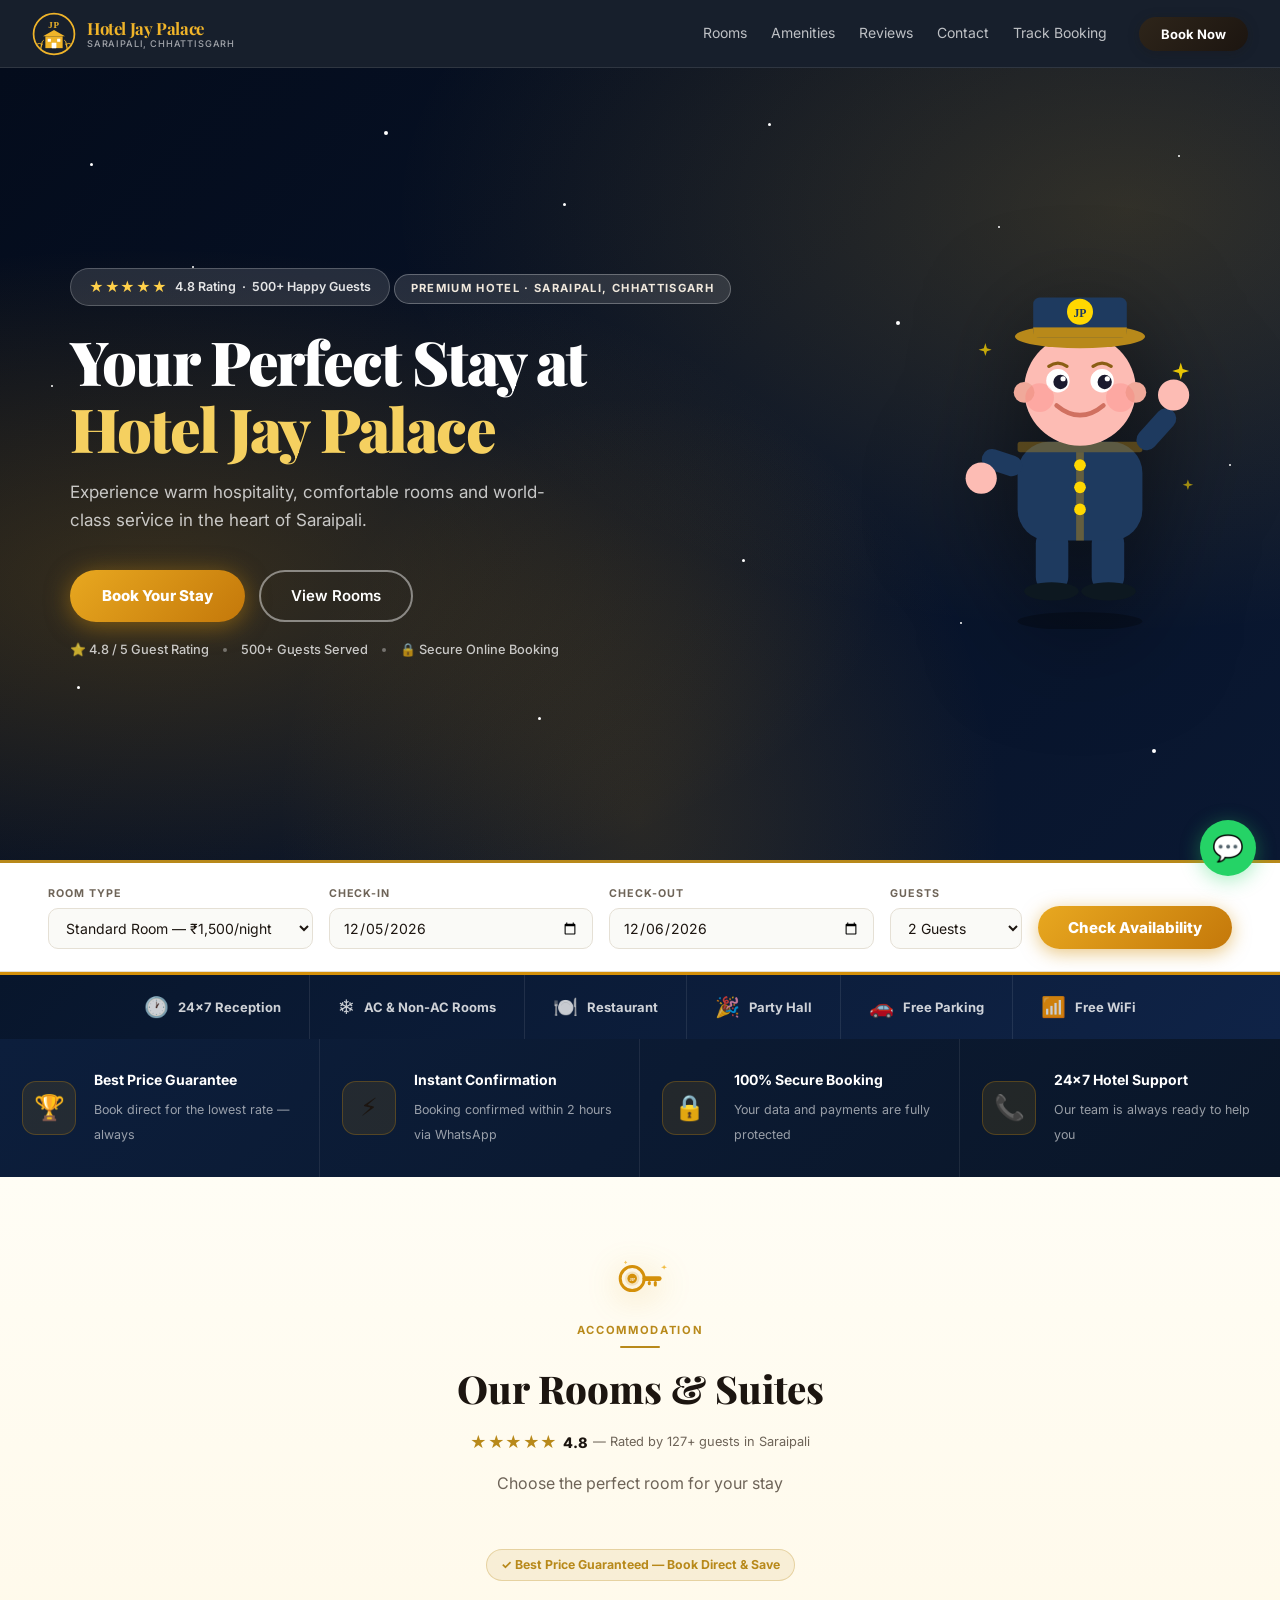
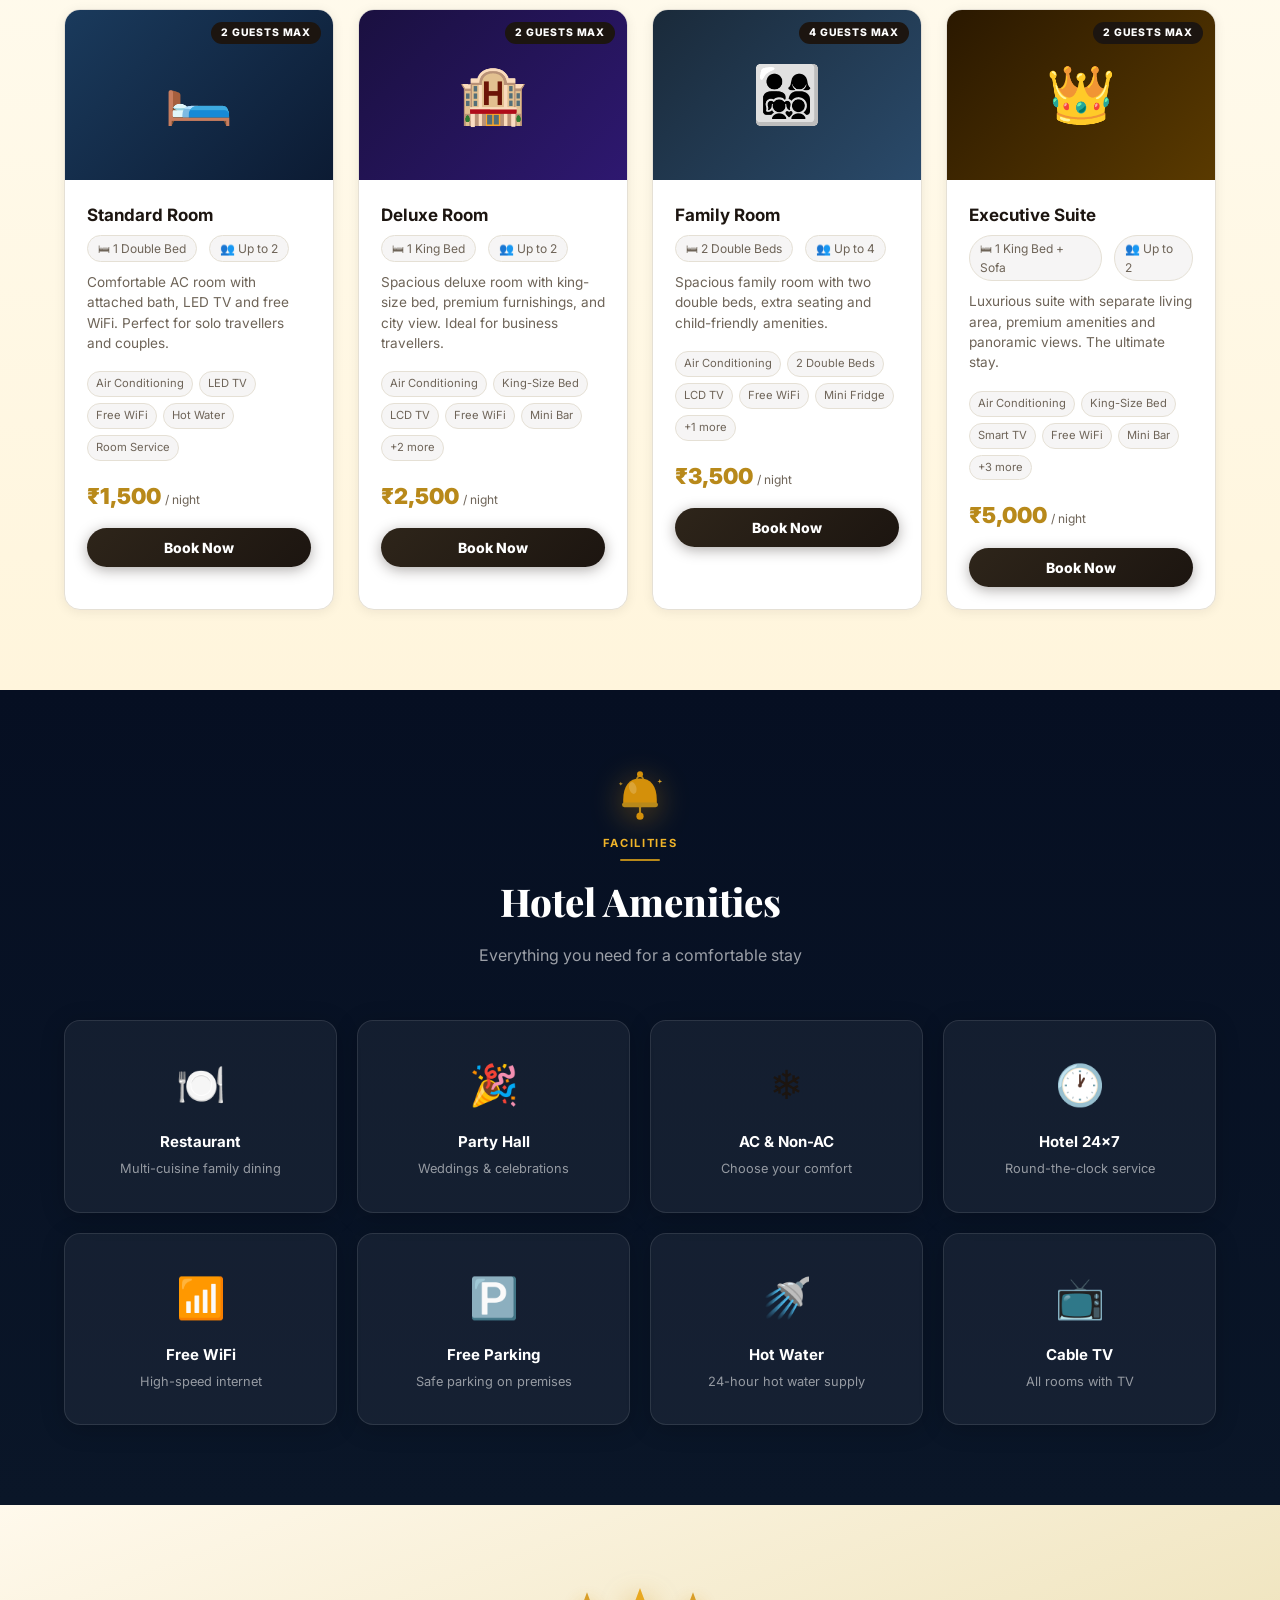
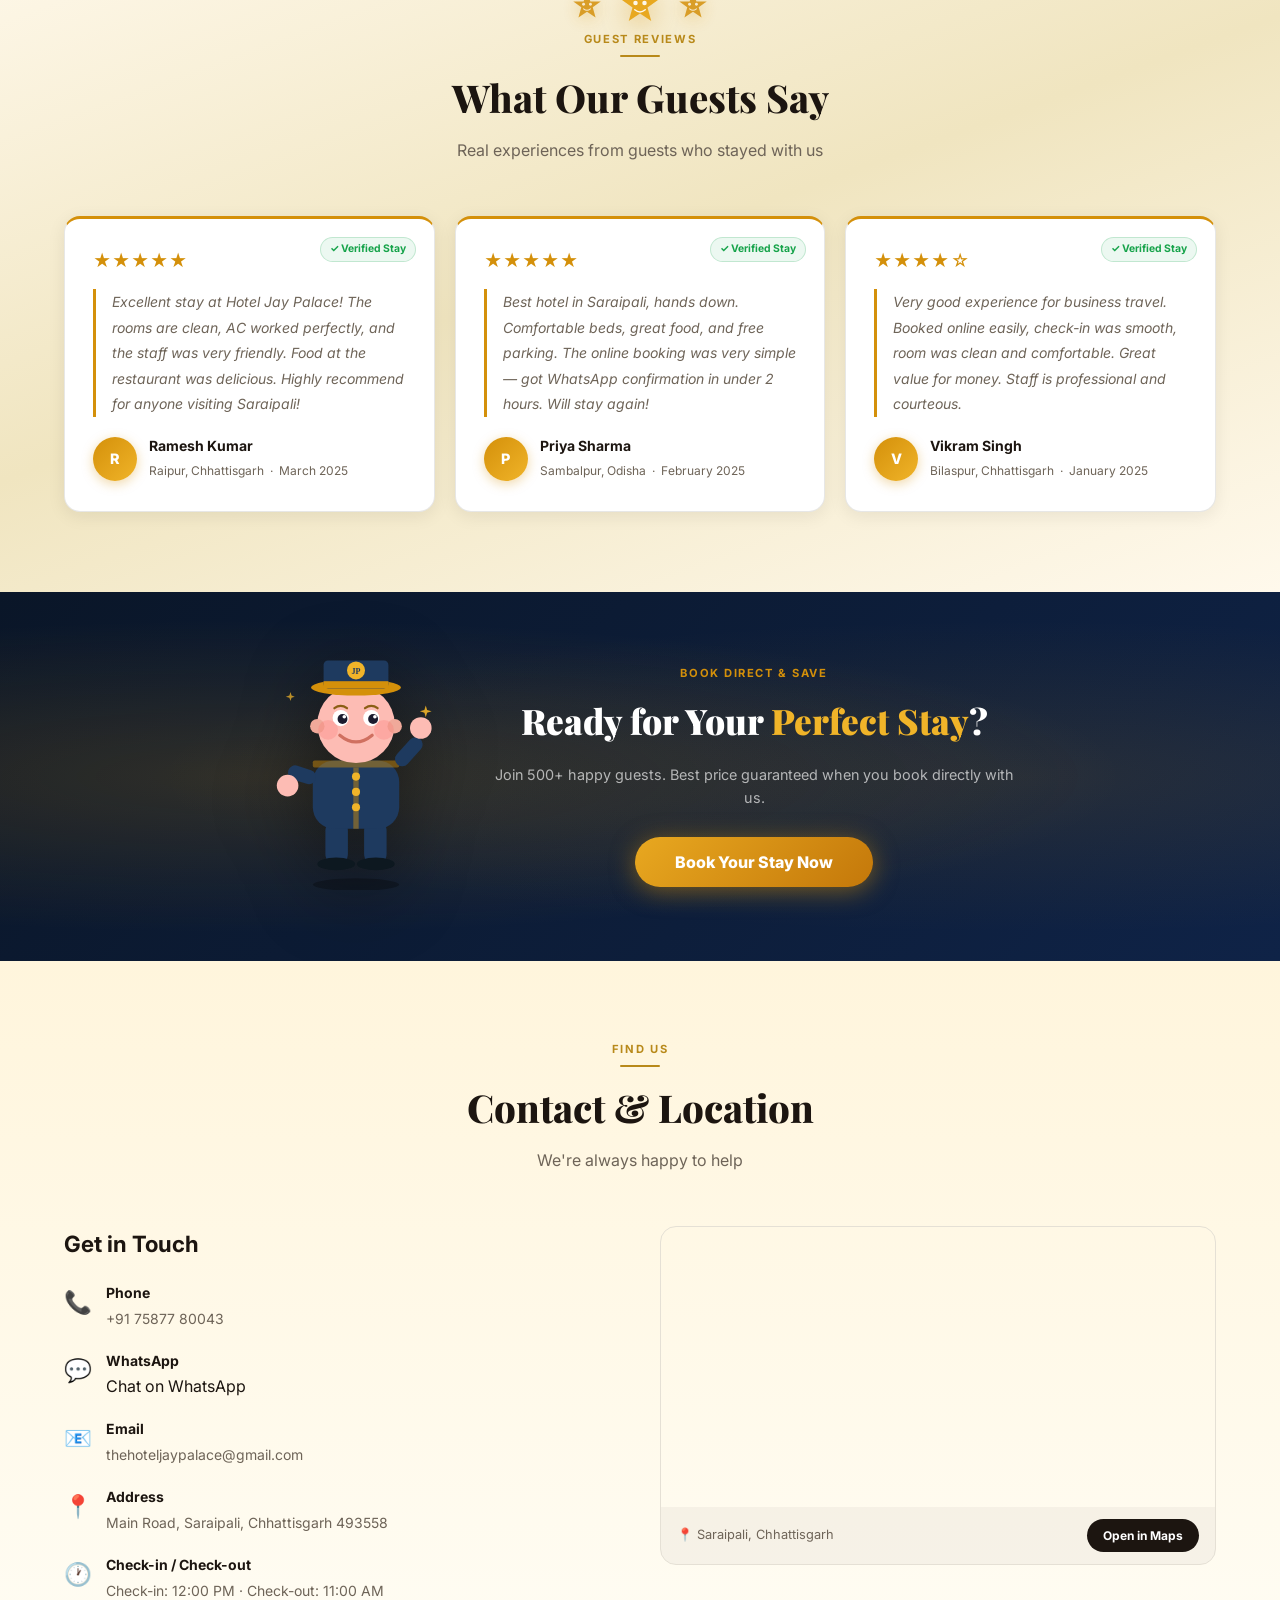
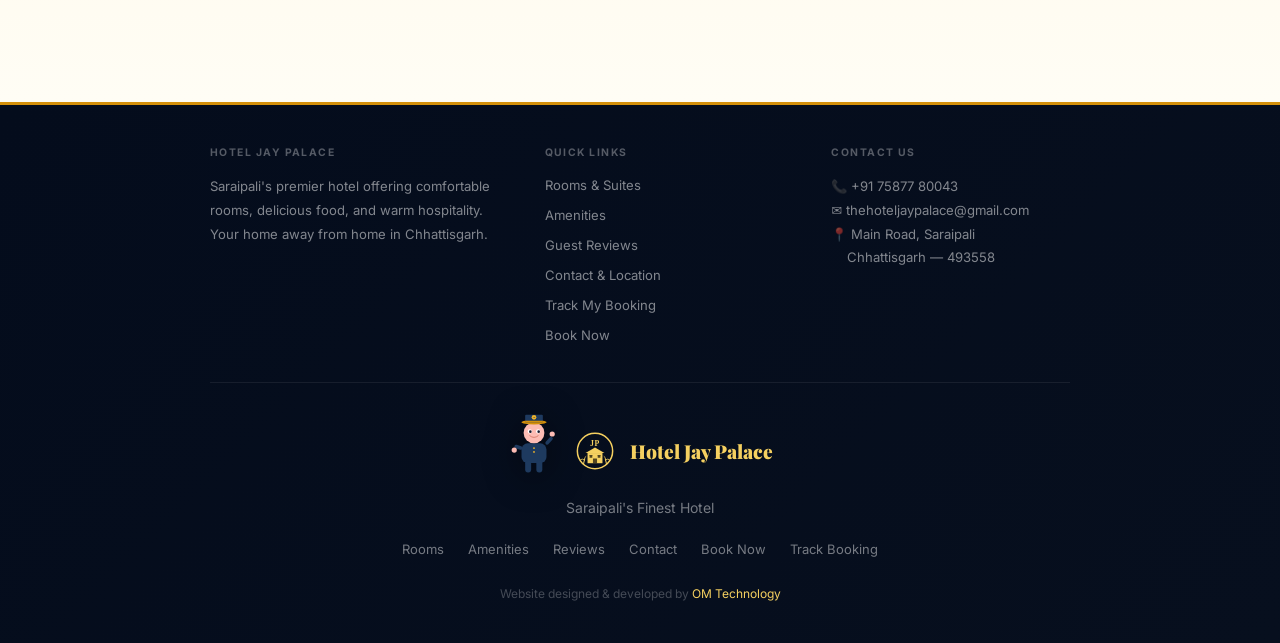
==== clients/jay-palace/index.html @ 5db0635f "Full site redesign: deep navy + warm gold theme, animated characters - Replace all white/beige/purpl" ====
<!DOCTYPE html>
<html lang="en">
<head>
  <meta charset="UTF-8">
  <meta name="viewport" content="width=device-width, initial-scale=1.0">
  <title>Hotel Jay Palace — Saraipali's Finest Hotel</title>
  <meta name="description" content="Experience comfort and hospitality at Hotel Jay Palace, Saraipali's premier hotel. Book your stay online.">
  <link rel="preconnect" href="https://fonts.googleapis.com">
  <link rel="preconnect" href="https://fonts.gstatic.com" crossorigin>
  <link href="https://fonts.googleapis.com/css2?family=Inter:wght@400;500;600;700;800;900&family=Playfair+Display:ital,wght@0,700;0,800;0,900;1,700&display=swap" rel="stylesheet">
  <link rel="stylesheet" href="css/style.css">
</head>
<body>

<!-- ── HEADER ─────────────────────────────────────────────── -->
<header class="header">
  <div class="header-logo">
    <svg class="logo-icon" viewBox="0 0 56 56" fill="none" xmlns="http://www.w3.org/2000/svg" aria-hidden="true">
      <circle cx="28" cy="28" r="26" stroke="currentColor" stroke-width="2.2"/>
      <text x="28" y="21" text-anchor="middle" font-family="serif" font-size="11.5" font-weight="900" fill="currentColor" letter-spacing="1">JP</text>
      <polygon points="28,23 14,31 42,31" fill="currentColor"/>
      <rect x="17" y="31" width="22" height="15" fill="currentColor"/>
      <rect x="20" y="34" width="4" height="4" fill="white" rx="0.3"/>
      <rect x="32" y="34" width="4" height="4" fill="white" rx="0.3"/>
      <rect x="25" y="39" width="6" height="7" fill="white" rx="0.5"/>
      <path d="M11,48 Q11.5,44 12.5,41" stroke="currentColor" stroke-width="1.5" fill="none" stroke-linecap="round"/>
      <path d="M12.5,41 Q9,39 7,40.5" stroke="currentColor" stroke-width="1.2" fill="none" stroke-linecap="round"/>
      <path d="M12.5,41 Q12,37 14.5,36" stroke="currentColor" stroke-width="1.2" fill="none" stroke-linecap="round"/>
      <path d="M45,48 Q44.5,44 43.5,41" stroke="currentColor" stroke-width="1.5" fill="none" stroke-linecap="round"/>
      <path d="M43.5,41 Q47,39 49,40.5" stroke="currentColor" stroke-width="1.2" fill="none" stroke-linecap="round"/>
      <path d="M43.5,41 Q44,37 41.5,36" stroke="currentColor" stroke-width="1.2" fill="none" stroke-linecap="round"/>
    </svg>
    <div class="header-logo-name">Hotel Jay Palace<small>Saraipali, Chhattisgarh</small></div>
  </div>
  <nav class="header-nav">
    <a href="#rooms">Rooms</a>
    <a href="#amenities">Amenities</a>
    <a href="#reviews">Reviews</a>
    <a href="#contact">Contact</a>
    <a href="track.html">Track Booking</a>
  </nav>
  <button class="btn-book-header" onclick="openBookingModal()">Book Now</button>
  <button class="header-hamburger" id="hamburgerBtn" aria-label="Open menu">
    <span></span><span></span><span></span>
  </button>
</header>

<!-- ── MOBILE NAV ──────────────────────────────────────────── -->
<nav class="mobile-nav" id="mobileNav">
  <a href="#rooms"     onclick="closeMobileNav()">Rooms &amp; Suites</a>
  <a href="#amenities" onclick="closeMobileNav()">Amenities</a>
  <a href="#reviews"   onclick="closeMobileNav()">Guest Reviews</a>
  <a href="#contact"   onclick="closeMobileNav()">Contact &amp; Location</a>
  <a href="track.html">Track My Booking</a>
  <button class="mn-book-btn" onclick="closeMobileNav(); openBookingModal()">Book Your Stay</button>
</nav>

<!-- ── HERO ───────────────────────────────────────────────── -->
<section class="hero">
  <!-- Twinkling star particles -->
  <div class="hero-star" style="width:3px;height:3px;top:12%;left:7%;animation-delay:0s"></div>
  <div class="hero-star" style="width:2px;height:2px;top:25%;left:15%;animation-delay:.55s"></div>
  <div class="hero-star" style="width:4px;height:4px;top:8%;left:30%;animation-delay:1.2s"></div>
  <div class="hero-star" style="width:2px;height:2px;top:40%;left:4%;animation-delay:.85s"></div>
  <div class="hero-star" style="width:3px;height:3px;top:17%;left:44%;animation-delay:.3s"></div>
  <div class="hero-star" style="width:2px;height:2px;top:56%;left:11%;animation-delay:1.55s"></div>
  <div class="hero-star" style="width:3px;height:3px;top:7%;left:60%;animation-delay:.7s"></div>
  <div class="hero-star" style="width:4px;height:4px;top:32%;left:70%;animation-delay:1.05s"></div>
  <div class="hero-star" style="width:2px;height:2px;top:20%;left:78%;animation-delay:.25s"></div>
  <div class="hero-star" style="width:3px;height:3px;top:46%;left:85%;animation-delay:1.4s"></div>
  <div class="hero-star" style="width:2px;height:2px;top:11%;left:92%;animation-delay:.9s"></div>
  <div class="hero-star" style="width:3px;height:3px;top:62%;left:58%;animation-delay:1.85s"></div>
  <div class="hero-star" style="width:2px;height:2px;top:74%;left:23%;animation-delay:.45s"></div>
  <div class="hero-star" style="width:3px;height:3px;top:82%;left:42%;animation-delay:2.1s"></div>
  <div class="hero-star" style="width:2px;height:2px;top:70%;left:75%;animation-delay:1.15s"></div>
  <div class="hero-star" style="width:4px;height:4px;top:86%;left:90%;animation-delay:.6s"></div>
  <div class="hero-star" style="width:2px;height:2px;top:50%;left:96%;animation-delay:1.75s"></div>
  <div class="hero-star" style="width:3px;height:3px;top:78%;left:6%;animation-delay:2.35s"></div>

  <div class="hero-inner">
    <!-- Left: text content -->
    <div class="hero-content">
      <div class="hero-rating">
        <span class="stars">★★★★★</span>
        <span>4.8 Rating &nbsp;·&nbsp; 500+ Happy Guests</span>
      </div>
      <div class="hero-badge">Premium Hotel · Saraipali, Chhattisgarh</div>
      <h1>Your Perfect Stay at<br><em>Hotel Jay Palace</em></h1>
      <p>Experience warm hospitality, comfortable rooms and world-class service in the heart of Saraipali.</p>
      <div class="hero-btns">
        <button class="btn-primary pulse" onclick="openBookingModal()">Book Your Stay</button>
        <a href="#rooms" class="btn-outline">View Rooms</a>
      </div>
      <div class="hero-trust">
        <span class="hero-trust-item">⭐ 4.8 / 5 Guest Rating</span>
        <span class="hero-trust-sep"></span>
        <span class="hero-trust-item">500+ Guests Served</span>
        <span class="hero-trust-sep"></span>
        <span class="hero-trust-item">🔒 Secure Online Booking</span>
      </div>
    </div>

    <!-- Right: animated mascot character -->
    <div class="hero-mascot-wrap" aria-hidden="true">
      <svg viewBox="0 0 200 260" fill="none" xmlns="http://www.w3.org/2000/svg">
        <!-- Shadow -->
        <ellipse cx="100" cy="254" rx="48" ry="7" fill="rgba(0,0,0,.28)"/>
        <!-- Legs -->
        <rect x="66" y="182" width="25" height="50" rx="12" fill="#1e3a5f"/>
        <rect x="109" y="182" width="25" height="50" rx="12" fill="#1e3a5f"/>
        <!-- Shoes -->
        <ellipse cx="78" cy="231" rx="21" ry="7" fill="#0d1820"/>
        <ellipse cx="122" cy="231" rx="21" ry="7" fill="#0d1820"/>
        <!-- Body uniform -->
        <rect x="52" y="116" width="96" height="76" rx="24" fill="#1e3a5f"/>
        <rect x="52" y="116" width="96" height="8" rx="2" fill="#B8891A" opacity=".4"/>
        <rect x="97" y="124" width="6" height="68" fill="#B8891A" opacity=".45"/>
        <!-- Buttons -->
        <circle cx="100" cy="134" r="4.5" fill="#FFD700"/>
        <circle cx="100" cy="151" r="4.5" fill="#FFD700"/>
        <circle cx="100" cy="168" r="4.5" fill="#FFD700"/>
        <!-- Left arm -->
        <rect x="24" y="124" width="32" height="16" rx="8" fill="#1e3a5f" transform="rotate(18, 40, 132)"/>
        <circle cx="24" cy="144" r="12" fill="#FDBCB4"/>
        <!-- Right arm (waving) — animated -->
        <g class="mascot-wave-arm">
          <rect x="144" y="108" width="38" height="16" rx="8" fill="#1e3a5f" transform="rotate(-48, 150, 116)"/>
          <circle cx="172" cy="80" r="12" fill="#FDBCB4"/>
        </g>
        <!-- Head -->
        <circle cx="100" cy="76" r="43" fill="#FDBCB4"/>
        <!-- Ears -->
        <circle cx="57" cy="78" r="8" fill="#F0A99A"/>
        <circle cx="143" cy="78" r="8" fill="#F0A99A"/>
        <!-- Left eye -->
        <circle cx="83" cy="69" r="9" fill="white"/>
        <circle cx="85" cy="70" r="5.5" fill="#1a1a2e"/>
        <circle cx="87" cy="67.5" r="2" fill="white"/>
        <!-- Right eye -->
        <circle cx="117" cy="69" r="9" fill="white"/>
        <circle cx="119" cy="70" r="5.5" fill="#1a1a2e"/>
        <circle cx="121" cy="67.5" r="2" fill="white"/>
        <!-- Eyebrows -->
        <path d="M76,58 Q83,53 90,58" stroke="#8B5E14" stroke-width="2.5" fill="none" stroke-linecap="round"/>
        <path d="M110,58 Q117,53 124,58" stroke="#8B5E14" stroke-width="2.5" fill="none" stroke-linecap="round"/>
        <!-- Smile -->
        <path d="M82,88 Q100,103 118,88" stroke="#D07060" stroke-width="3.5" fill="none" stroke-linecap="round"/>
        <!-- Rosy cheeks -->
        <circle cx="69" cy="82" r="11" fill="rgba(255,100,100,.22)"/>
        <circle cx="131" cy="82" r="11" fill="rgba(255,100,100,.22)"/>
        <!-- Bellhop hat brim -->
        <ellipse cx="100" cy="35" rx="50" ry="9" fill="#B8891A"/>
        <!-- Hat cylinder -->
        <rect x="64" y="5" width="72" height="31" rx="5" fill="#1e3a5f"/>
        <!-- Hat band -->
        <rect x="64" y="28" width="72" height="8" fill="#B8891A"/>
        <!-- Hat JP badge -->
        <circle cx="100" cy="16" r="10" fill="#FFD700"/>
        <text x="100" y="20" text-anchor="middle" font-family="Georgia,serif" font-size="9" font-weight="900" fill="#1e3a5f">JP</text>
        <!-- Sparkles -->
        <path d="M176,60 L177.5,55 L179,60 L184,61.5 L179,63 L177.5,68 L176,63 L171,61.5Z" fill="#FFD700" opacity=".9"/>
        <path d="M26,44 L27.2,40 L28.4,44 L32,45.2 L28.4,46.4 L27.2,50 L26,46.4 L22,45.2Z" fill="#FFD700" opacity=".75"/>
        <path d="M182,148 L183,145 L184,148 L187,149 L184,150 L183,153 L182,150 L179,149Z" fill="#FFD700" opacity=".6"/>
      </svg>
    </div>
  </div>
</section>

<!-- ── HERO BOOKING BAR ────────────────────────────────────── -->
<div class="hero-book-bar">
  <div class="hbb-field">
    <span class="hbb-label">Room Type</span>
    <select class="hbb-select" id="hbbRoom"></select>
  </div>
  <div class="hbb-field">
    <span class="hbb-label">Check-in</span>
    <input type="date" class="hbb-input" id="hbbCheckIn">
  </div>
  <div class="hbb-field">
    <span class="hbb-label">Check-out</span>
    <input type="date" class="hbb-input" id="hbbCheckOut">
  </div>
  <div class="hbb-field" style="flex:0.5;min-width:100px">
    <span class="hbb-label">Guests</span>
    <select class="hbb-select" id="hbbGuests">
      <option value="1">1 Guest</option>
      <option value="2" selected>2 Guests</option>
      <option value="3">3 Guests</option>
      <option value="4">4 Guests</option>
    </select>
  </div>
  <button class="hbb-submit" onclick="bookFromBar()">Check Availability</button>
</div>

<!-- ── FEATURES STRIP ─────────────────────────────────────── -->
<div class="features-strip">
  <span class="feature-item"><span class="fi">🕐</span> 24×7 Reception</span>
  <span class="feature-item"><span class="fi">❄️</span> AC &amp; Non-AC Rooms</span>
  <span class="feature-item"><span class="fi">🍽️</span> Restaurant</span>
  <span class="feature-item"><span class="fi">🎉</span> Party Hall</span>
  <span class="feature-item"><span class="fi">🚗</span> Free Parking</span>
  <span class="feature-item"><span class="fi">📶</span> Free WiFi</span>
</div>

<!-- ── WHY CHOOSE US ───────────────────────────────────────── -->
<div class="why-strip">
  <div class="why-item reveal">
    <div class="why-icon">🏆</div>
    <div class="why-text">
      <strong>Best Price Guarantee</strong>
      <span>Book direct for the lowest rate — always</span>
    </div>
  </div>
  <div class="why-item reveal d1">
    <div class="why-icon">⚡</div>
    <div class="why-text">
      <strong>Instant Confirmation</strong>
      <span>Booking confirmed within 2 hours via WhatsApp</span>
    </div>
  </div>
  <div class="why-item reveal d2">
    <div class="why-icon">🔒</div>
    <div class="why-text">
      <strong>100% Secure Booking</strong>
      <span>Your data and payments are fully protected</span>
    </div>
  </div>
  <div class="why-item reveal d3">
    <div class="why-icon">📞</div>
    <div class="why-text">
      <strong>24×7 Hotel Support</strong>
      <span>Our team is always ready to help you</span>
    </div>
  </div>
</div>

<!-- ── ROOMS ──────────────────────────────────────────────── -->
<section class="section" id="rooms">
  <!-- Animated floating key character -->
  <div style="text-align:center;margin-bottom:4px" aria-hidden="true">
    <svg viewBox="0 0 90 90" width="54" height="54" fill="none" xmlns="http://www.w3.org/2000/svg"
         style="animation: keyFloat 3s ease-in-out infinite; filter: drop-shadow(0 6px 16px rgba(212,144,10,.4)); display:inline-block;">
      <!-- Key ring -->
      <circle cx="32" cy="36" r="20" stroke="#D4900A" stroke-width="5" fill="none"/>
      <circle cx="32" cy="36" r="12" fill="rgba(212,144,10,.18)"/>
      <!-- JP badge in key ring -->
      <circle cx="32" cy="36" r="8" fill="#D4900A"/>
      <text x="32" y="40" text-anchor="middle" font-family="Georgia,serif" font-size="8" font-weight="900" fill="#fff">JP</text>
      <!-- Key shaft -->
      <rect x="49" y="32" width="32" height="8" rx="4" fill="#D4900A"/>
      <!-- Key teeth -->
      <rect x="68" y="40" width="5" height="9" rx="2.5" fill="#D4900A"/>
      <rect x="58" y="40" width="5" height="7" rx="2.5" fill="#D4900A"/>
      <!-- Sparkle -->
      <path d="M84,16 L85.2,13 L86.4,16 L90,17.2 L86.4,18.4 L85.2,21 L84,18.4 L80,17.2Z" fill="#F0B429" opacity=".9"/>
      <path d="M20,8 L21,6 L22,8 L24,9 L22,10 L21,12 L20,10 L18,9Z" fill="#F0B429" opacity=".75"/>
    </svg>
  </div>
  <div class="section-label reveal">Accommodation</div>
  <h2 class="section-title reveal d1">Our Rooms &amp; Suites</h2>
  <div class="star-rating reveal d2" style="margin-bottom:16px">
    <span class="stars">★★★★★</span>
    <span class="star-val">4.8</span>
    <span class="star-count">— Rated by 127+ guests in Saraipali</span>
  </div>
  <p class="section-sub reveal d2">Choose the perfect room for your stay</p>
  <div style="text-align:center" class="reveal d3">
    <span class="direct-booking-badge">✓ Best Price Guaranteed — Book Direct &amp; Save</span>
  </div>
  <div class="rooms-grid" id="roomsGrid">
    <!-- Rooms rendered by JS from config.js -->
  </div>
</section>

<!-- ── AMENITIES ──────────────────────────────────────────── -->
<div class="section-alt" id="amenities">
  <div class="section-inner">
    <!-- Animated concierge bell -->
    <div style="text-align:center;margin-bottom:4px" aria-hidden="true">
      <svg viewBox="0 0 80 90" width="48" height="54" fill="none" xmlns="http://www.w3.org/2000/svg"
           style="animation: bellSway 1.8s ease-in-out infinite; transform-origin: top center; filter: drop-shadow(0 6px 16px rgba(212,144,10,.45)); display:inline-block;">
        <!-- Bell body -->
        <path d="M40,14 C58,14 68,26 68,50 L68,58 L12,58 L12,50 C12,26 22,14 40,14 Z" fill="#D4900A"/>
        <!-- Bell rim -->
        <rect x="10" y="54" width="60" height="8" rx="4" fill="#B8891A"/>
        <!-- Bell top handle -->
        <path d="M35,14 Q40,5 45,14" stroke="#B8891A" stroke-width="3" fill="none" stroke-linecap="round"/>
        <circle cx="40" cy="7" r="5" fill="#D4900A"/>
        <!-- Clapper -->
        <line x1="40" y1="62" x2="40" y2="74" stroke="#B8891A" stroke-width="3.5" stroke-linecap="round"/>
        <circle cx="40" cy="77" r="6" fill="#D4900A"/>
        <!-- Shine on bell -->
        <ellipse cx="28" cy="30" rx="6" ry="10" fill="rgba(255,255,255,.18)" transform="rotate(-15,28,30)"/>
        <!-- Sparkles -->
        <path d="M72,18 L73,15 L74,18 L77,19 L74,20 L73,23 L72,20 L69,19Z" fill="#F0B429" opacity=".9"/>
        <path d="M7,22 L8,19.5 L9,22 L11.5,23 L9,24 L8,26 L7,24 L4.5,23Z" fill="#F0B429" opacity=".75"/>
      </svg>
    </div>
    <div class="section-label reveal">Facilities</div>
    <h2 class="section-title reveal d1">Hotel Amenities</h2>
    <p class="section-sub reveal d2">Everything you need for a comfortable stay</p>
    <div class="amenities-grid" id="amenitiesGrid">
      <!-- Amenities rendered by JS -->
    </div>
  </div>
</div>

<!-- ── REVIEWS ─────────────────────────────────────────────── -->
<div class="reviews-bg" id="reviews">
  <div class="section">
    <!-- Animated star characters -->
    <div style="text-align:center;margin-bottom:4px;display:flex;justify-content:center;gap:16px;align-items:center" aria-hidden="true">
      <svg viewBox="0 0 56 56" width="32" height="32" fill="none" xmlns="http://www.w3.org/2000/svg"
           style="animation: starSpin 5s linear infinite; filter: drop-shadow(0 3px 8px rgba(212,144,10,.4)); opacity:.85">
        <polygon points="28,4 34,20 52,20 38,30 43,48 28,38 13,48 18,30 4,20 22,20" fill="#D4900A"/>
        <circle cx="22" cy="25" r="2.5" fill="rgba(255,255,255,.8)"/>
        <circle cx="34" cy="25" r="2.5" fill="rgba(255,255,255,.8)"/>
        <path d="M22,33 Q28,38 34,33" stroke="rgba(255,255,255,.8)" stroke-width="1.8" fill="none" stroke-linecap="round"/>
      </svg>
      <svg viewBox="0 0 56 56" width="42" height="42" fill="none" xmlns="http://www.w3.org/2000/svg"
           style="animation: starSpin 4s linear infinite reverse; filter: drop-shadow(0 4px 12px rgba(212,144,10,.5))">
        <polygon points="28,4 34,20 52,20 38,30 43,48 28,38 13,48 18,30 4,20 22,20" fill="#E8A820"/>
        <circle cx="22" cy="24" r="3" fill="rgba(255,255,255,.9)"/>
        <circle cx="34" cy="24" r="3" fill="rgba(255,255,255,.9)"/>
        <path d="M21,33 Q28,39 35,33" stroke="rgba(255,255,255,.9)" stroke-width="2" fill="none" stroke-linecap="round"/>
      </svg>
      <svg viewBox="0 0 56 56" width="32" height="32" fill="none" xmlns="http://www.w3.org/2000/svg"
           style="animation: starSpin 6s linear infinite; filter: drop-shadow(0 3px 8px rgba(212,144,10,.4)); opacity:.85">
        <polygon points="28,4 34,20 52,20 38,30 43,48 28,38 13,48 18,30 4,20 22,20" fill="#D4900A"/>
        <circle cx="22" cy="25" r="2.5" fill="rgba(255,255,255,.8)"/>
        <circle cx="34" cy="25" r="2.5" fill="rgba(255,255,255,.8)"/>
        <path d="M22,33 Q28,38 34,33" stroke="rgba(255,255,255,.8)" stroke-width="1.8" fill="none" stroke-linecap="round"/>
      </svg>
    </div>
    <div class="section-label reveal">Guest Reviews</div>
    <h2 class="section-title reveal d1">What Our Guests Say</h2>
    <p class="section-sub reveal d2">Real experiences from guests who stayed with us</p>
    <div class="reviews-grid">

      <div class="review-card reveal d1">
        <span class="review-verified">✓ Verified Stay</span>
        <div class="review-stars">★★★★★</div>
        <p class="review-text">Excellent stay at Hotel Jay Palace! The rooms are clean, AC worked perfectly, and the staff was very friendly. Food at the restaurant was delicious. Highly recommend for anyone visiting Saraipali!</p>
        <div class="review-author">
          <div class="review-avatar">R</div>
          <div class="review-name">
            <strong>Ramesh Kumar</strong>
            <span>Raipur, Chhattisgarh &nbsp;·&nbsp; March 2025</span>
          </div>
        </div>
      </div>

      <div class="review-card reveal d2">
        <span class="review-verified">✓ Verified Stay</span>
        <div class="review-stars">★★★★★</div>
        <p class="review-text">Best hotel in Saraipali, hands down. Comfortable beds, great food, and free parking. The online booking was very simple — got WhatsApp confirmation in under 2 hours. Will stay again!</p>
        <div class="review-author">
          <div class="review-avatar">P</div>
          <div class="review-name">
            <strong>Priya Sharma</strong>
            <span>Sambalpur, Odisha &nbsp;·&nbsp; February 2025</span>
          </div>
        </div>
      </div>

      <div class="review-card reveal d3">
        <span class="review-verified">✓ Verified Stay</span>
        <div class="review-stars">★★★★☆</div>
        <p class="review-text">Very good experience for business travel. Booked online easily, check-in was smooth, room was clean and comfortable. Great value for money. Staff is professional and courteous.</p>
        <div class="review-author">
          <div class="review-avatar">V</div>
          <div class="review-name">
            <strong>Vikram Singh</strong>
            <span>Bilaspur, Chhattisgarh &nbsp;·&nbsp; January 2025</span>
          </div>
        </div>
      </div>

    </div>
  </div>
</div>

<!-- ── CTA STRIP ─────────────────────────────────────────── -->
<div class="cta-strip">
  <!-- Mascot character -->
  <div class="cta-mascot-wrap" aria-hidden="true">
    <svg viewBox="0 0 200 260" fill="none" xmlns="http://www.w3.org/2000/svg">
      <ellipse cx="100" cy="254" rx="48" ry="7" fill="rgba(0,0,0,.28)"/>
      <rect x="66" y="182" width="25" height="50" rx="12" fill="#1e3a5f"/>
      <rect x="109" y="182" width="25" height="50" rx="12" fill="#1e3a5f"/>
      <ellipse cx="78" cy="231" rx="21" ry="7" fill="#0d1820"/>
      <ellipse cx="122" cy="231" rx="21" ry="7" fill="#0d1820"/>
      <rect x="52" y="116" width="96" height="76" rx="24" fill="#1e3a5f"/>
      <rect x="52" y="116" width="96" height="8" rx="2" fill="#D4900A" opacity=".45"/>
      <rect x="97" y="124" width="6" height="68" fill="#D4900A" opacity=".45"/>
      <circle cx="100" cy="134" r="4.5" fill="#F0B429"/>
      <circle cx="100" cy="151" r="4.5" fill="#F0B429"/>
      <circle cx="100" cy="168" r="4.5" fill="#F0B429"/>
      <rect x="24" y="124" width="32" height="16" rx="8" fill="#1e3a5f" transform="rotate(18, 40, 132)"/>
      <circle cx="24" cy="144" r="12" fill="#FDBCB4"/>
      <rect x="144" y="108" width="38" height="16" rx="8" fill="#1e3a5f" transform="rotate(-48, 150, 116)"/>
      <circle cx="172" cy="80" r="12" fill="#FDBCB4"/>
      <circle cx="100" cy="76" r="43" fill="#FDBCB4"/>
      <circle cx="57" cy="78" r="8" fill="#F0A99A"/>
      <circle cx="143" cy="78" r="8" fill="#F0A99A"/>
      <circle cx="83" cy="69" r="9" fill="white"/>
      <circle cx="85" cy="70" r="5.5" fill="#1a1a2e"/>
      <circle cx="87" cy="67.5" r="2" fill="white"/>
      <circle cx="117" cy="69" r="9" fill="white"/>
      <circle cx="119" cy="70" r="5.5" fill="#1a1a2e"/>
      <circle cx="121" cy="67.5" r="2" fill="white"/>
      <path d="M76,58 Q83,53 90,58" stroke="#8B5E14" stroke-width="2.5" fill="none" stroke-linecap="round"/>
      <path d="M110,58 Q117,53 124,58" stroke="#8B5E14" stroke-width="2.5" fill="none" stroke-linecap="round"/>
      <path d="M82,88 Q100,103 118,88" stroke="#D07060" stroke-width="3.5" fill="none" stroke-linecap="round"/>
      <circle cx="69" cy="82" r="11" fill="rgba(255,100,100,.22)"/>
      <circle cx="131" cy="82" r="11" fill="rgba(255,100,100,.22)"/>
      <ellipse cx="100" cy="35" rx="50" ry="9" fill="#D4900A"/>
      <rect x="64" y="5" width="72" height="31" rx="5" fill="#1e3a5f"/>
      <rect x="64" y="28" width="72" height="8" fill="#D4900A"/>
      <circle cx="100" cy="16" r="10" fill="#F0B429"/>
      <text x="100" y="20" text-anchor="middle" font-family="Georgia,serif" font-size="9" font-weight="900" fill="#1e3a5f">JP</text>
      <path d="M176,60 L177.5,55 L179,60 L184,61.5 L179,63 L177.5,68 L176,63 L171,61.5Z" fill="#F0B429" opacity=".9"/>
      <path d="M26,44 L27.2,40 L28.4,44 L32,45.2 L28.4,46.4 L27.2,50 L26,46.4 L22,45.2Z" fill="#F0B429" opacity=".75"/>
    </svg>
  </div>
  <div class="cta-content">
    <div class="cta-label">Book Direct &amp; Save</div>
    <h2 class="cta-title">Ready for Your <em>Perfect Stay</em>?</h2>
    <p class="cta-sub">Join 500+ happy guests. Best price guaranteed when you book directly with us.</p>
    <button class="btn-primary pulse" onclick="openBookingModal()" style="font-size:1rem;padding:15px 40px;">Book Your Stay Now</button>
  </div>
</div>

<!-- ── CONTACT ────────────────────────────────────────────── -->
<section class="section" id="contact">
  <div class="section-label reveal">Find Us</div>
  <h2 class="section-title reveal d1">Contact &amp; Location</h2>
  <p class="section-sub reveal d2">We're always happy to help</p>
  <div class="contact-grid">
    <div class="contact-info">
      <h3>Get in Touch</h3>
      <div class="contact-row">
        <span class="contact-icon">📞</span>
        <div class="contact-detail">
          <strong>Phone</strong>
          <span id="contactPhone">+91 75877 80043</span>
        </div>
      </div>
      <div class="contact-row">
        <span class="contact-icon">💬</span>
        <div class="contact-detail">
          <strong>WhatsApp</strong>
          <a href="#" id="contactWA">Chat with us</a>
        </div>
      </div>
      <div class="contact-row">
        <span class="contact-icon">📧</span>
        <div class="contact-detail">
          <strong>Email</strong>
          <span id="contactEmail">thehoteljaypalace@gmail.com</span>
        </div>
      </div>
      <div class="contact-row">
        <span class="contact-icon">📍</span>
        <div class="contact-detail">
          <strong>Address</strong>
          <span id="contactAddress">Main Road, Saraipali, Chhattisgarh 493558</span>
        </div>
      </div>
      <div class="contact-row">
        <span class="contact-icon">🕐</span>
        <div class="contact-detail">
          <strong>Check-in / Check-out</strong>
          <span id="contactTimes">Check-in: 12:00 PM · Check-out: 11:00 AM</span>
        </div>
      </div>
    </div>
    <div>
      <div style="border-radius:16px;overflow:hidden;border:1px solid var(--border);">
        <iframe
          src="https://maps.google.com/maps?q=Hotel+Jay+Palace+Saraipali&output=embed"
          width="100%" height="280" style="border:0;display:block;"
          allowfullscreen loading="lazy" referrerpolicy="no-referrer-when-downgrade">
        </iframe>
        <div style="padding:12px 16px;background:var(--surface);display:flex;align-items:center;justify-content:space-between;">
          <span style="font-size:.8rem;color:var(--muted);">📍 Saraipali, Chhattisgarh</span>
          <a href="https://maps.app.goo.gl/wbtZpwUweqdRTicHA" target="_blank"
             style="background:var(--gold);color:#fff;padding:7px 16px;border-radius:9999px;font-size:.75rem;font-weight:700;">
            Open in Maps
          </a>
        </div>
      </div>
    </div>
  </div>
</section>

<!-- ── FOOTER ─────────────────────────────────────────────── -->
<footer class="footer">
  <div class="footer-top">
    <div>
      <div class="footer-col-title">Hotel Jay Palace</div>
      <div class="footer-col-text">
        Saraipali's premier hotel offering comfortable rooms, delicious food, and warm hospitality. Your home away from home in Chhattisgarh.
      </div>
    </div>
    <div>
      <div class="footer-col-title">Quick Links</div>
      <div class="footer-col-links">
        <a href="#rooms">Rooms &amp; Suites</a>
        <a href="#amenities">Amenities</a>
        <a href="#reviews">Guest Reviews</a>
        <a href="#contact">Contact &amp; Location</a>
        <a href="track.html">Track My Booking</a>
        <a href="#" onclick="openBookingModal()">Book Now</a>
      </div>
    </div>
    <div>
      <div class="footer-col-title">Contact Us</div>
      <div class="footer-col-text">
        📞 +91 75877 80043<br>
        ✉️ thehoteljaypalace@gmail.com<br>
        📍 Main Road, Saraipali<br>
        &nbsp;&nbsp;&nbsp;&nbsp;Chhattisgarh — 493558
      </div>
    </div>
  </div>
  <div class="footer-divider"></div>
  <div class="footer-logo-wrap" style="flex-wrap:wrap;gap:16px">
    <div style="animation:ctaMascotWave 4s ease-in-out infinite;filter:drop-shadow(0 6px 16px rgba(0,0,0,.5))" aria-hidden="true">
      <svg viewBox="0 0 200 260" width="52" height="68" fill="none" xmlns="http://www.w3.org/2000/svg">
        <rect x="52" y="116" width="96" height="76" rx="24" fill="#1e3a5f"/>
        <circle cx="100" cy="134" r="3.5" fill="#F0B429"/>
        <circle cx="100" cy="149" r="3.5" fill="#F0B429"/>
        <rect x="24" y="124" width="32" height="14" rx="7" fill="#1e3a5f" transform="rotate(18, 40, 131)"/>
        <circle cx="24" cy="142" r="10" fill="#FDBCB4"/>
        <rect x="144" y="108" width="36" height="14" rx="7" fill="#1e3a5f" transform="rotate(-48, 150, 115)"/>
        <circle cx="170" cy="80" r="10" fill="#FDBCB4"/>
        <rect x="66" y="182" width="23" height="46" rx="11" fill="#1e3a5f"/>
        <rect x="109" y="182" width="23" height="46" rx="11" fill="#1e3a5f"/>
        <circle cx="100" cy="76" r="40" fill="#FDBCB4"/>
        <circle cx="84" cy="70" r="8" fill="white"/>
        <circle cx="86" cy="71" r="5" fill="#1a1a2e"/>
        <circle cx="116" cy="70" r="8" fill="white"/>
        <circle cx="118" cy="71" r="5" fill="#1a1a2e"/>
        <path d="M84,87 Q100,100 116,87" stroke="#D07060" stroke-width="3" fill="none" stroke-linecap="round"/>
        <ellipse cx="100" cy="35" rx="48" ry="8" fill="#D4900A"/>
        <rect x="66" y="6" width="68" height="30" rx="4" fill="#1e3a5f"/>
        <rect x="66" y="29" width="68" height="7" fill="#D4900A"/>
        <circle cx="100" cy="16" r="9" fill="#F0B429"/>
        <text x="100" y="20" text-anchor="middle" font-family="Georgia,serif" font-size="8" font-weight="900" fill="#1e3a5f">JP</text>
      </svg>
    </div>
    <svg class="footer-logo-icon" viewBox="0 0 56 56" fill="none" xmlns="http://www.w3.org/2000/svg" aria-hidden="true">
      <circle cx="28" cy="28" r="26" stroke="currentColor" stroke-width="2.2"/>
      <text x="28" y="21" text-anchor="middle" font-family="serif" font-size="11.5" font-weight="900" fill="currentColor" letter-spacing="1">JP</text>
      <polygon points="28,23 14,31 42,31" fill="currentColor"/>
      <rect x="17" y="31" width="22" height="15" fill="currentColor"/>
      <rect x="20" y="34" width="4" height="4" fill="rgba(14,11,7,0.7)" rx="0.3"/>
      <rect x="32" y="34" width="4" height="4" fill="rgba(14,11,7,0.7)" rx="0.3"/>
      <rect x="25" y="39" width="6" height="7" fill="rgba(14,11,7,0.7)" rx="0.5"/>
      <path d="M11,48 Q11.5,44 12.5,41" stroke="currentColor" stroke-width="1.5" fill="none" stroke-linecap="round"/>
      <path d="M12.5,41 Q9,39 7,40.5" stroke="currentColor" stroke-width="1.2" fill="none" stroke-linecap="round"/>
      <path d="M12.5,41 Q12,37 14.5,36" stroke="currentColor" stroke-width="1.2" fill="none" stroke-linecap="round"/>
      <path d="M45,48 Q44.5,44 43.5,41" stroke="currentColor" stroke-width="1.5" fill="none" stroke-linecap="round"/>
      <path d="M43.5,41 Q47,39 49,40.5" stroke="currentColor" stroke-width="1.2" fill="none" stroke-linecap="round"/>
      <path d="M43.5,41 Q44,37 41.5,36" stroke="currentColor" stroke-width="1.2" fill="none" stroke-linecap="round"/>
    </svg>
    <div class="footer-logo">Hotel Jay Palace</div>
  </div>
  <div class="footer-tagline">Saraipali's Finest Hotel</div>
  <div class="footer-links">
    <a href="#rooms">Rooms</a>
    <a href="#amenities">Amenities</a>
    <a href="#reviews">Reviews</a>
    <a href="#contact">Contact</a>
    <a href="#" onclick="openBookingModal()">Book Now</a>
    <a href="track.html">Track Booking</a>
  </div>
  <div class="footer-credit">
    Website designed &amp; developed by <a href="https://omtechnology.online" target="_blank">OM Technology</a>
  </div>
</footer>

<!-- ── WHATSAPP FLOAT ──────────────────────────────────────── -->
<a href="#" id="waFloat" class="wa-float" target="_blank" title="Chat on WhatsApp">💬</a>

<!-- ── BOOKING MODAL ───────────────────────────────────────── -->
<div class="modal-overlay" id="bookingModal">
  <div class="modal">
    <div class="modal-header">
      <div>
        <div class="modal-title">Book Your Stay</div>
        <div style="font-size:.72rem;color:var(--accent);font-weight:700;margin-top:2px;letter-spacing:.02em;">★★★★★ Hotel Jay Palace · Saraipali</div>
      </div>
      <button class="modal-close" onclick="closeBookingModal()">✕</button>
    </div>

    <!-- Step indicator -->
    <div class="booking-steps" id="bookingSteps">
      <div class="bstep active" id="bstep1">
        <div class="bstep-num">1</div>
        <div class="bstep-label">Your Details</div>
      </div>
      <div class="bstep-line"></div>
      <div class="bstep" id="bstep2">
        <div class="bstep-num">2</div>
        <div class="bstep-label">Payment</div>
      </div>
    </div>

    <!-- Trust badges -->
    <div class="modal-trust-row" id="modalTrustRow">
      <span class="mtrust-badge">🔒 Secure</span>
      <span class="mtrust-badge">✓ Instant Confirmation</span>
      <span class="mtrust-badge">📱 WhatsApp Updates</span>
      <span class="mtrust-badge">↩ Free Cancellation</span>
    </div>

    <!-- Room selected display -->
    <div class="modal-room-selected" id="modalRoomDisplay">
      <span class="room-emoji" id="modalRoomEmoji">🛏️</span>
      <div class="room-info">
        <strong id="modalRoomName">Standard Room</strong>
        <span id="modalRoomPrice">₹1,500 / night</span>
      </div>
    </div>

    <!-- Booking form -->
    <form id="bookingForm" onsubmit="submitBooking(event)">
      <input type="hidden" id="selectedRoomId" value="">

      <div class="form-grid">
        <div class="form-group">
          <label for="guestName">Full Name *</label>
          <input type="text" id="guestName" placeholder="Your full name" required>
        </div>
        <div class="form-group">
          <label for="guestPhone">Phone Number *</label>
          <input type="tel" id="guestPhone" placeholder="+91 98765 43210" required
                 pattern="[0-9+\s\-]{10,15}">
        </div>
        <div class="form-group">
          <label for="guestEmail">Email (Optional)</label>
          <input type="email" id="guestEmail" placeholder="your@email.com">
        </div>
        <div class="form-group">
          <label for="roomType">Room Type *</label>
          <select id="roomType" required onchange="onRoomTypeChange()">
            <!-- Populated by JS -->
          </select>
        </div>
        <div class="form-group">
          <label for="checkIn">Check-in Date *</label>
          <input type="date" id="checkIn" required onchange="recalcPrice()">
        </div>
        <div class="form-group">
          <label for="checkOut">Check-out Date *</label>
          <input type="date" id="checkOut" required onchange="recalcPrice()">
        </div>
        <div class="form-group">
          <label for="guests">Number of Guests *</label>
          <select id="guests" required>
            <option value="1">1 Guest</option>
            <option value="2" selected>2 Guests</option>
            <option value="3">3 Guests</option>
            <option value="4">4 Guests</option>
          </select>
        </div>
        <div class="form-group full">
          <label for="specialRequests">Special Requests (Optional)</label>
          <textarea id="specialRequests" placeholder="Early check-in, extra pillows, vegetarian meal, anniversary decoration..."></textarea>
        </div>
        <!-- Corporate booking -->
        <div class="form-group full" style="display:flex;align-items:center;gap:10px;padding:10px 14px;background:var(--accent-bg);border:1px solid var(--accent-border);border-radius:var(--radius-sm);">
          <input type="checkbox" id="isCorporate" onchange="toggleCorporate()" style="width:18px;height:18px;accent-color:var(--accent);cursor:pointer;flex-shrink:0;">
          <label for="isCorporate" style="margin:0;cursor:pointer;font-weight:600;color:var(--text);">Corporate Booking — I need a GST invoice</label>
        </div>
        <div class="form-group full" id="gstinWrap" style="display:none;">
          <label for="customerGstin">Company GSTIN *</label>
          <input type="text" id="customerGstin" placeholder="e.g. 22AAAAA0000A1Z5" maxlength="15"
                 style="text-transform:uppercase;letter-spacing:1px;"
                 oninput="this.value=this.value.toUpperCase()">
          <small style="color:var(--muted);font-size:.75rem;">15-character GST Identification Number</small>
        </div>
      </div>

      <!-- Price summary -->
      <div class="price-summary" id="priceSummary" style="display:none">
        <div class="price-row"><span id="priceLabel">1 night × ₹1,500</span><span id="priceBase">₹1,500</span></div>
        <div class="price-row" id="gstRow" style="display:none"><span>GST</span><span id="priceGst">₹0</span></div>
        <div class="price-row total"><span>Total Amount</span><span id="priceTotal">₹1,500</span></div>
      </div>

      <button type="submit" class="btn-submit" id="submitBtn">Continue to Payment →</button>
      <p class="form-note">🔒 Your data is safe &nbsp;·&nbsp; Free cancellation up to 24 hrs before check-in &nbsp;·&nbsp; Confirmation via WhatsApp within 2 hours</p>
    </form>

    <!-- Step 2: Payment selection -->
    <div id="paymentStep" style="display:none">
      <div class="pay-amount-box">
        <div class="pay-label">Total Amount to Pay</div>
        <div class="pay-total" id="payStepTotal">₹0</div>
        <div class="pay-sub" id="payStepSub"></div>
      </div>
      <div class="pay-options">
        <button class="pay-option razorpay" onclick="payWithRazorpay()">
          <span class="pay-icon">💳</span>
          <div class="pay-info">
            <strong>Pay via Razorpay</strong>
            <span>Credit/Debit Card · Net Banking · UPI · Wallets</span>
          </div>
          <span class="pay-arrow">›</span>
        </button>
        <button class="pay-option upi" onclick="showUpiQR()">
          <span class="pay-icon">📱</span>
          <div class="pay-info">
            <strong>Pay via UPI</strong>
            <span>Scan QR · GPay · PhonePe · Paytm · Any UPI App</span>
          </div>
          <span class="pay-arrow">›</span>
        </button>
        <button class="pay-option cash" onclick="payAtHotel()">
          <span class="pay-icon">🏨</span>
          <div class="pay-info">
            <strong>Pay at Hotel</strong>
            <span>Pay cash when you check in — book now, pay later</span>
          </div>
          <span class="pay-arrow">›</span>
        </button>
      </div>
      <div class="pay-security-note">
        <span>🔒</span> All payments secured with 256-bit SSL encryption
      </div>
      <button class="btn-back" onclick="backToForm()">← Back to form</button>
    </div>

    <!-- Step 2b: UPI -->
    <div id="upiStep" style="display:none">
      <div class="upi-box">

        <!-- Timer + Amount row -->
        <div class="upi-toprow">
          <div class="upi-timer" id="upiTimerEl">
            <svg viewBox="0 0 68 68">
              <circle cx="34" cy="34" r="29" fill="none" stroke="#C2D8E5" stroke-width="5"/>
              <circle id="timerRing" cx="34" cy="34" r="29" fill="none" stroke="#C49030" stroke-width="5"
                      stroke-dasharray="182.2" stroke-dashoffset="0" stroke-linecap="round"
                      transform="rotate(-90 34 34)" style="transition:stroke-dashoffset 1s linear,stroke .5s"/>
            </svg>
            <span class="timer-text" id="timerDisplay">7:00</span>
          </div>
          <div class="upi-topamt">
            <div class="upi-topamt-label">Amount to Pay</div>
            <div class="upi-topamt-val">₹<span id="upiAmountDisplay"></span></div>
            <div class="upi-topamt-sub">Complete within 7 minutes</div>
          </div>
        </div>

        <!-- Bank-style payment slip -->
        <div class="upi-slip">
          <div class="slip-bar slip-bar-left"></div>
          <div class="slip-body">
            <div class="slip-bank-name">🏦 Indian Overseas Bank</div>
            <div class="slip-hotel">HOTEL JAY PALACE</div>
            <div class="slip-scanpay">SCAN &amp; PAY</div>
            <div class="slip-qr-zone">
              <img id="upiQRImg" src="" alt="UPI QR Code" class="slip-qr-img">
            </div>
            <div class="slip-upiid-row">
              UPI ID: <strong id="upiIdDisplay">HOTELJAYPALACE309@iob</strong>
            </div>
            <div class="slip-divider"></div>
            <div class="slip-accepted">
              <span class="slip-bhim">BHIM UPI</span>
              <span class="slip-app-dot">·</span>
              <button class="slip-app-link" onclick="openUpiApp('gpay')">Google Pay</button>
              <span class="slip-app-dot">·</span>
              <button class="slip-app-link" onclick="openUpiApp('phonepe')">PhonePe</button>
              <span class="slip-app-dot">·</span>
              <button class="slip-app-link" onclick="openUpiApp('paytm')">Paytm</button>
              <span class="slip-app-dot">·</span>
              <button class="slip-app-link" onclick="openUpiApp('bhim')">Any UPI</button>
            </div>
          </div>
          <div class="slip-bar slip-bar-right"></div>
        </div>

        <!-- UTR confirmation -->
        <div class="utr-input-section" id="utrSection">
          <p class="utr-hint">
            After paying → open your UPI app → <strong>Transaction History</strong> → copy the <strong>UTR / Reference number</strong>
          </p>
          <input type="text" id="utrInput" placeholder="Enter UTR / Transaction ID (e.g. 428539102847)"
                 inputmode="numeric">
          <button class="btn-paid" id="btnConfirmUpi" onclick="confirmUpiPayment()">
            ✓ Submit &amp; Confirm Booking
          </button>
        </div>

        <!-- Timer expired message -->
        <div class="upi-expired" id="upiExpired" style="display:none">
          ⏰ Session expired. Please go back and start a new payment.
        </div>

        <button class="btn-back" onclick="backToPaymentFromUpi()">← Choose different payment</button>
      </div>
    </div>

    <!-- Success state -->
    <div class="booking-success" id="bookingSuccess">
      <div class="success-icon">✅</div>
      <h3>Booking Request Sent!</h3>
      <p>The hotel owner has been notified. They will confirm your booking shortly via WhatsApp.</p>
      <div class="booking-code" id="bookingCodeDisplay">Booking ID: JP-XXXXXX</div>
      <p style="margin-top:14px;font-size:.8rem;color:var(--muted)">Keep this booking ID to track your booking status.</p>
      <a href="track.html" style="display:inline-block;margin-top:14px;padding:10px 24px;background:var(--gold);color:#fff;border-radius:9999px;font-weight:600;font-size:.85rem;text-decoration:none;">📦 Track My Booking</a>
      <div class="whats-next">
        <div class="wn-title">What happens next?</div>
        <div class="wn-step">
          <div class="wn-icon">📱</div>
          <div><strong>Hotel confirms via WhatsApp</strong><span>Within 1–2 hours of your booking</span></div>
        </div>
        <div class="wn-step">
          <div class="wn-icon">🏨</div>
          <div><strong>Arrive &amp; check in at reception</strong><span>Show your Booking ID — no printout needed</span></div>
        </div>
        <div class="wn-step">
          <div class="wn-icon">⭐</div>
          <div><strong>Enjoy your stay</strong><span>24×7 hotel team ready to assist you</span></div>
        </div>
      </div>
    </div>
  </div>
</div>

<!-- Toast notification -->
<div class="toast" id="toast"></div>

<!-- ── SCRIPTS ─────────────────────────────────────────────── -->
<script>
// ── SCROLL REVEAL ─────────────────────────────────────────
(function() {
  var io = new IntersectionObserver(function(entries) {
    entries.forEach(function(e) {
      if (e.isIntersecting) {
        e.target.classList.add('visible');
        io.unobserve(e.target);
      }
    });
  }, { threshold: 0.12 });

  function observe() {
    document.querySelectorAll('.reveal, .reveal-left, .section-label').forEach(function(el) {
      if (!el.dataset.observed) { el.dataset.observed = '1'; io.observe(el); }
    });
  }
  observe();

  // Also catch JS-rendered cards (rooms, amenities)
  new MutationObserver(observe).observe(document.body, { childList: true, subtree: true });
})();

// ── MOBILE NAV ────────────────────────────────────────────
function closeMobileNav() {
  document.getElementById('mobileNav').classList.remove('open');
  document.getElementById('hamburgerBtn').classList.remove('open');
}
(function() {
  var btn = document.getElementById('hamburgerBtn');
  if (btn) btn.addEventListener('click', function() {
    this.classList.toggle('open');
    document.getElementById('mobileNav').classList.toggle('open');
  });
})();

// ── HERO BOOKING BAR ──────────────────────────────────────
function bookFromBar() {
  var roomId = document.getElementById('hbbRoom').value;
  var ci = document.getElementById('hbbCheckIn').value;
  var co = document.getElementById('hbbCheckOut').value;
  var guests = document.getElementById('hbbGuests').value;
  openBookingModal(roomId);
  setTimeout(function() {
    var e;
    if (ci)     { e = document.getElementById('checkIn');  if(e){ e.value=ci;     e.dispatchEvent(new Event('change')); } }
    if (co)     { e = document.getElementById('checkOut'); if(e){ e.value=co;     e.dispatchEvent(new Event('change')); } }
    if (guests) { e = document.getElementById('guests');   if(e)  e.value=guests; }
  }, 80);
}

(function() {
  var today = new Date().toISOString().slice(0,10);
  var tom   = new Date(); tom.setDate(tom.getDate()+1);
  var tomStr = tom.toISOString().slice(0,10);
  var ci = document.getElementById('hbbCheckIn');
  var co = document.getElementById('hbbCheckOut');
  if (ci) { ci.min = today; ci.value = today; }
  if (co) { co.min = tomStr; co.value = tomStr; }
  if (ci) ci.addEventListener('change', function() {
    if (!co) return;
    var next = new Date(this.value); next.setDate(next.getDate()+1);
    var ns = next.toISOString().slice(0,10);
    co.min = ns;
    if (!co.value || co.value <= this.value) co.value = ns;
  });
})();
</script>
<script src="js/config.js"></script>
<script src="https://www.gstatic.com/firebasejs/9.23.0/firebase-app-compat.js"></script>
<script src="https://www.gstatic.com/firebasejs/9.23.0/firebase-firestore-compat.js"></script>
<script src="https://checkout.razorpay.com/v1/checkout.js"></script>
<script src="https://cdnjs.cloudflare.com/ajax/libs/jspdf/2.5.1/jspdf.umd.min.js"></script>
<script src="js/booking.js"></script>
<script>
// Populate booking bar room selector (runs after config.js has set window.ROOMS)
(function() {
  var sel = document.getElementById('hbbRoom');
  if (sel && window.ROOMS) {
    window.ROOMS.forEach(function(r) {
      var opt = document.createElement('option');
      opt.value = r.id;
      opt.textContent = r.name + ' — ₹' + r.price.toLocaleString('en-IN') + '/night';
      sel.appendChild(opt);
    });
  }
})();
</script>

</body>
</html>
---- clients/jay-palace/css/style.css ----
/* Jay Palace Hotel — Main Stylesheet */
*, *::before, *::after { box-sizing: border-box; margin: 0; padding: 0; }

:root {
  --bg:           #FAFAF7;           /* warm ivory white */
  --bg2:          #FFFFFF;
  --surface:      rgba(28,21,16,.04);
  --border:       #E5E0D5;           /* warm beige border */
  --gold:         #1C1510;           /* deep espresso — brand dark */
  --gold-light:   #2E251A;           /* slightly lighter espresso */
  --gold-bg:      rgba(28,21,16,.05);
  --gold-border:  rgba(28,21,16,.14);
  --accent:       #B8891A;           /* antique gold — prices, stars, labels */
  --accent-bg:    rgba(184,137,26,.10);
  --accent-border:rgba(184,137,26,.28);
  --text:         #1C1510;           /* warm near-black */
  --muted:        #6E6458;           /* warm grey-brown */
  --muted2:       #A89E94;
  --success:      #16a34a;
  --danger:       #dc2626;
  --warning:      #d97706;
  --radius:       16px;
  --radius-sm:    10px;
  --shadow:       0 4px 20px rgba(28,21,16,.10);
}

html { scroll-behavior: smooth; }
body { font-family: "Inter", system-ui, sans-serif; background: linear-gradient(180deg, #FFFBF2, #FFF8EC); color: var(--text); line-height: 1.6; }
a { color: inherit; text-decoration: none; }
button { cursor: pointer; font-family: inherit; }
input, select, textarea { font-family: inherit; }

/* ── HEADER ─────────────────────────────────────────────── */
.header {
  position: sticky; top: 0; z-index: 100;
  background: rgba(4,12,28,.92);
  backdrop-filter: blur(22px);
  border-bottom: 1px solid rgba(255,255,255,.10);
  padding: 0 32px;
  display: flex; align-items: center;
  height: 68px; gap: 32px;
}
.header-logo { font-size: 1.2rem; font-weight: 900; letter-spacing: -.02em; color: #F0B429; white-space: nowrap; }
.header-logo span { color: rgba(255,255,255,.75); font-weight: 400; }
.header-nav { display: flex; gap: 24px; margin-left: auto; }
.header-nav a { font-size: .875rem; color: rgba(255,255,255,.72); transition: color .2s; }
.header-nav a:hover { color: #F0B429; }
.btn-book-header {
  background: linear-gradient(135deg, var(--gold-light), var(--gold));
  color: #fff;
  padding: 9px 22px; border-radius: 9999px;
  font-size: .8125rem; font-weight: 700;
  border: none; white-space: nowrap;
  transition: opacity .2s, transform .1s;
  box-shadow: 0 2px 12px rgba(28,21,16,.32);
}
.btn-book-header:hover { opacity: .88; transform: translateY(-1px); }

/* ── HERO ────────────────────────────────────────────────── */
@keyframes heroGradient {
  0%, 100% { background-position: 0% 50%; }
  50%       { background-position: 100% 50%; }
}
@keyframes starTwinkle {
  0%, 100% { opacity: .1; transform: scale(.65); }
  50%       { opacity: .95; transform: scale(1.35); }
}
@keyframes mascotFloat {
  0%, 100% { transform: translateY(0) rotate(-.6deg); }
  50%       { transform: translateY(-14px) rotate(.6deg); }
}
@keyframes mascotWaveArm {
  0%, 100% { transform: rotate(-10deg); }
  50%       { transform: rotate(14deg); }
}
.hero {
  min-height: 88vh;
  background: linear-gradient(-45deg, #040c1c, #0a1628, #061322, #0a1832, #040c1c);
  background-size: 400% 400%;
  animation: heroGradient 14s ease infinite;
  display: flex; align-items: center; justify-content: center;
  padding: 80px 24px;
  position: relative; overflow: hidden;
}
.hero::before {
  content: '';
  position: absolute; inset: 0;
  background:
    radial-gradient(ellipse at 12% 65%, rgba(212,144,10,.24) 0%, transparent 46%),
    radial-gradient(ellipse at 88% 18%, rgba(240,180,40,.18) 0%, transparent 46%),
    radial-gradient(ellipse at 50% 95%, rgba(212,144,10,.16) 0%, transparent 40%);
  pointer-events: none;
}
.hero-star {
  position: absolute; border-radius: 50%; background: #fff; pointer-events: none;
}
.hero-star:nth-child(odd)  { animation: starTwinkle 2.8s ease-in-out infinite; }
.hero-star:nth-child(even) { animation: starTwinkle 4.2s ease-in-out infinite 1s; }
.hero-inner {
  position: relative; z-index: 1;
  display: flex; align-items: center; gap: 52px;
  max-width: 1140px; width: 100%;
}
.hero-content { flex: 1; text-align: left; }
.hero-mascot-wrap {
  flex-shrink: 0; width: 260px;
  animation: mascotFloat 3.4s ease-in-out infinite;
  filter: drop-shadow(0 24px 50px rgba(0,0,0,.5));
}
.mascot-wave-arm {
  transform-box: fill-box;
  transform-origin: 15% 40%;
  animation: mascotWaveArm .9s ease-in-out infinite;
}
.hero-badge {
  display: inline-block;
  background: rgba(255,255,255,.12); border: 1px solid rgba(255,255,255,.28);
  color: #F0E8DC; font-size: .7rem; font-weight: 700;
  letter-spacing: .12em; text-transform: uppercase;
  padding: 5px 16px; border-radius: 9999px; margin-bottom: 24px;
}
.hero h1 {
  font-size: clamp(2.2rem, 6vw, 3.8rem);
  font-weight: 900; letter-spacing: -.03em; line-height: 1.1;
  margin-bottom: 18px; color: #FFFFFF;
}
.hero h1 em { font-style: normal; color: #F5D060; }
.hero p { font-size: 1.0625rem; color: rgba(255,255,255,.75); margin-bottom: 36px; max-width: 480px; }
.hero-btns { display: flex; gap: 14px; flex-wrap: wrap; }
@keyframes btn-glow {
  0%, 100% {
    box-shadow: 0 4px 22px rgba(212,144,10,.55),
                0 0 0 0px rgba(240,180,40, 0);
  }
  50% {
    box-shadow: 0 6px 32px rgba(212,144,10,.75),
                0 0 0 14px rgba(240,180,40,.20);
  }
}
@keyframes iconPop { 0% { transform: scale(1) rotate(0deg); } 40% { transform: scale(1.2) rotate(-8deg); } 80% { transform: scale(1.08) rotate(5deg); } 100% { transform: scale(1) rotate(0deg); } }
@keyframes iconHoverBounce { 0%,100% { transform: translateY(0) scale(1); } 40% { transform: translateY(-9px) scale(1.12); } 70% { transform: translateY(-3px) scale(1.05); } }
@keyframes keyFloat { 0%,100% { transform: translateY(0) rotate(-6deg); } 50% { transform: translateY(-12px) rotate(8deg); } }
@keyframes bellSway { 0%,100% { transform: rotate(-14deg) scale(1); } 50% { transform: rotate(14deg) scale(1.05); } }
@keyframes starSpin { 0% { transform: rotate(0deg) scale(1); } 50% { transform: rotate(180deg) scale(1.18); } 100% { transform: rotate(360deg) scale(1); } }
@keyframes ctaMascotWave { 0%,100% { transform: translateY(0) rotate(-.5deg); } 50% { transform: translateY(-10px) rotate(.5deg); } }
@keyframes fadeSlideUp {
  from { opacity: 0; transform: translateY(30px); }
  to   { opacity: 1; transform: translateY(0); }
}
@keyframes fadeSlideLeft {
  from { opacity: 0; transform: translateX(-22px); }
  to   { opacity: 1; transform: translateX(0); }
}
@keyframes floatBadge {
  0%, 100% { transform: translateY(0px); }
  50%       { transform: translateY(-7px); }
}
.btn-primary {
  background: linear-gradient(135deg, #E8A820, #C4780A);
  color: #fff;
  padding: 14px 32px; border-radius: 9999px;
  font-size: .9375rem; font-weight: 800; border: none;
  transition: opacity .2s, transform .15s;
  box-shadow: 0 4px 24px rgba(212,144,10,.50);
}
.btn-primary:hover { opacity: .88; transform: translateY(-2px); box-shadow: 0 8px 32px rgba(212,144,10,.65); }
.btn-primary.pulse { animation: btn-glow 2.4s ease-in-out infinite; }
.btn-outline {
  background: transparent; color: #fff;
  padding: 12px 30px; border-radius: 9999px;
  font-size: .9375rem; font-weight: 600;
  border: 2px solid rgba(255,255,255,.45);
  transition: border-color .2s, background .2s;
}
.btn-outline:hover { border-color: rgba(255,255,255,.8); background: rgba(255,255,255,.08); }

/* ── FEATURES STRIP ──────────────────────────────────────── */
.features-strip {
  background: linear-gradient(135deg, #08162c, #0f2347);
  border-top: 3px solid #D4900A;
  display: flex; justify-content: center; flex-wrap: wrap;
  gap: 0; padding: 0; overflow-x: auto;
}
.feature-item {
  display: flex; align-items: center; gap: 9px;
  padding: 16px 28px;
  font-size: .8125rem; font-weight: 700; color: rgba(255,255,255,.80);
  border-right: 1px solid rgba(255,255,255,.09);
  white-space: nowrap; transition: color .2s;
}
.feature-item:hover { color: #F0B429; }
.feature-item:last-child { border-right: none; }
.feature-item .fi { font-size: 1.25rem; flex-shrink: 0; transition: transform .22s; }
.feature-item:hover .fi { transform: scale(1.28) rotate(-8deg); }

/* ── SECTIONS ────────────────────────────────────────────── */
.section { padding: 80px 24px; max-width: 1200px; margin: 0 auto; }

/* Full-bleed warm cream bg for Rooms and Contact (breaks out of max-width box) */
section#rooms, section#contact { position: relative; z-index: 0; overflow: visible; }
section#rooms::before, section#contact::before {
  content: '';
  position: absolute; top: 0; bottom: 0;
  left: calc(50% - 50vw); width: 100vw;
  z-index: -1;
}
section#rooms::before { background: linear-gradient(180deg, #FFFDF5, #FFF5DC); }
section#contact::before { background: linear-gradient(180deg, #FFF5DC, #FFFDF5); }
.section-alt { background: linear-gradient(180deg, #060f22, #0a1628); }
.section-alt .section-label { color: #F0B429; }
.section-alt .section-title { color: #FFFFFF; }
.section-alt .section-sub { color: rgba(255,255,255,.60); }
.section-inner { padding: 80px 24px; max-width: 1200px; margin: 0 auto; }

.section-label {
  text-align: center;
  font-size: .7rem; font-weight: 700; letter-spacing: .15em; text-transform: uppercase;
  color: var(--accent); margin-bottom: 10px;
}
.section-title {
  font-size: clamp(1.6rem, 4vw, 2.4rem);
  font-weight: 800; text-align: center; margin-bottom: 10px; color: var(--text);
}
.section-sub { text-align: center; color: var(--muted); margin-bottom: 52px; }

/* ── ROOMS ───────────────────────────────────────────────── */
.rooms-grid { display: grid; grid-template-columns: repeat(auto-fit, minmax(260px, 1fr)); gap: 24px; }
.room-card {
  background: #FFFFFF; border: 1px solid var(--border);
  border-radius: var(--radius); overflow: hidden;
  box-shadow: 0 2px 12px rgba(28,21,16,.07);
  transition: transform .25s, border-color .25s, box-shadow .25s;
}
.room-card:hover { transform: translateY(-6px); border-color: var(--gold-border); box-shadow: 0 12px 40px rgba(28,21,16,.18); }
.room-thumb {
  height: 170px; display: flex;
  align-items: center; justify-content: center;
  font-size: 3.5rem; position: relative;
}
.room-badge {
  position: absolute; top: 12px; right: 12px;
  background: var(--gold); color: #fff;
  font-size: .65rem; font-weight: 800; letter-spacing: .08em;
  text-transform: uppercase; padding: 3px 10px; border-radius: 9999px;
}
.room-body { padding: 22px; }
.room-name { font-size: 1.0625rem; font-weight: 700; margin-bottom: 6px; color: var(--text); }
.room-meta { display: flex; gap: 12px; margin-bottom: 10px; }
.room-meta span { font-size: .75rem; color: var(--muted); background: var(--surface); padding: 3px 10px; border-radius: 9999px; border: 1px solid var(--border); }
.room-desc { font-size: .85rem; color: var(--muted); margin-bottom: 18px; line-height: 1.5; }
.room-price { font-size: 1.375rem; font-weight: 900; color: var(--accent); margin-bottom: 14px; }
.room-price small { font-size: .75rem; font-weight: 400; color: var(--muted); }
.room-amenities { display: flex; flex-wrap: wrap; gap: 6px; margin-bottom: 18px; }
.room-amenities span { font-size: .7rem; color: var(--muted); background: var(--surface); border: 1px solid var(--border); padding: 3px 8px; border-radius: 9999px; }
.btn-book-room {
  width: 100%; background: linear-gradient(135deg, var(--gold-light), var(--gold));
  color: #fff;
  border: none; padding: 11px; border-radius: 9999px;
  font-weight: 800; font-size: .875rem;
  transition: opacity .2s, transform .1s;
  box-shadow: 0 3px 14px rgba(28,21,16,.35);
}
.btn-book-room:hover { opacity: .88; transform: translateY(-1px); }

/* ── AMENITIES ───────────────────────────────────────────── */
.amenities-grid { display: grid; grid-template-columns: repeat(4, 1fr); gap: 20px; }
.amenity-card {
  text-align: center; padding: 32px 16px;
  background: rgba(255,255,255,.05); border: 1px solid rgba(255,255,255,.10);
  border-radius: var(--radius);
  box-shadow: 0 4px 24px rgba(0,0,0,.2);
  transition: border-color .25s, transform .25s, box-shadow .25s, background .25s;
  cursor: default;
}
.amenity-card:hover { border-color: rgba(212,144,10,.55); transform: translateY(-7px); box-shadow: 0 16px 56px rgba(212,144,10,.22); background: rgba(212,144,10,.09); }
.amenity-card:hover .amenity-icon { animation: iconHoverBounce .65s ease; }
.amenity-icon { font-size: 2.5rem; margin-bottom: 13px; display: block; }
.amenity-name { font-size: .9375rem; font-weight: 700; margin-bottom: 5px; color: #FFFFFF; }
.amenity-desc { font-size: .8rem; color: rgba(255,255,255,.55); }

/* ── CONTACT ─────────────────────────────────────────────── */
.contact-grid { display: grid; grid-template-columns: 1fr 1fr; gap: 40px; align-items: start; }
.contact-info h3 { font-size: 1.4rem; font-weight: 700; margin-bottom: 20px; color: var(--text); }
.contact-row { display: flex; align-items: flex-start; gap: 14px; margin-bottom: 18px; }
.contact-icon { font-size: 1.4rem; margin-top: 2px; flex-shrink: 0; }
.contact-detail strong { display: block; font-size: .875rem; font-weight: 700; margin-bottom: 2px; color: var(--text); }
.contact-detail span { font-size: .875rem; color: var(--muted); }
.contact-detail a { color: var(--gold); }

/* ── BOOKING MODAL ───────────────────────────────────────── */
.modal-overlay {
  display: none; position: fixed; inset: 0; z-index: 1000;
  background: rgba(3,18,24,.75); backdrop-filter: blur(8px);
  align-items: center; justify-content: center; padding: 16px;
}
.modal-overlay.open { display: flex; }
.modal {
  background: #FFFFFF; border: 1px solid var(--border);
  border-radius: 20px; width: 100%; max-width: 560px;
  max-height: 92vh; overflow-y: auto;
  padding: 32px; box-shadow: 0 24px 64px rgba(26,15,8,.22);
  animation: slideUp .25s ease;
}
@keyframes slideUp { from { opacity:0; transform: translateY(24px); } to { opacity:1; transform: translateY(0); } }
.modal-header { display: flex; align-items: center; justify-content: space-between; margin-bottom: 24px; }
.modal-title { font-size: 1.25rem; font-weight: 800; color: var(--text); }
.modal-close {
  background: var(--surface); border: 1px solid var(--border);
  color: var(--muted); width: 36px; height: 36px;
  border-radius: 9999px; font-size: 1.25rem; line-height: 1;
  display: flex; align-items: center; justify-content: center;
  transition: color .2s, border-color .2s;
}
.modal-close:hover { color: var(--text); border-color: var(--gold-border); }
.modal-room-selected {
  background: var(--gold-bg); border: 1px solid var(--gold-border);
  border-radius: var(--radius-sm); padding: 14px 18px;
  display: flex; align-items: center; gap: 14px; margin-bottom: 24px;
}
.modal-room-selected .room-emoji { font-size: 2rem; }
.modal-room-selected .room-info strong { display: block; font-weight: 700; font-size: .9375rem; color: var(--text); }
.modal-room-selected .room-info span { color: var(--accent); font-size: .875rem; font-weight: 700; }

/* Form elements */
.form-grid { display: grid; grid-template-columns: 1fr 1fr; gap: 16px; }
.form-group { margin-bottom: 16px; }
.form-group.full { grid-column: 1 / -1; }
.form-group label { display: block; font-size: .8rem; font-weight: 600; color: var(--muted); margin-bottom: 6px; text-transform: uppercase; letter-spacing: .05em; }
.form-group input,
.form-group select,
.form-group textarea {
  width: 100%; background: var(--bg); border: 1px solid var(--border);
  border-radius: var(--radius-sm); padding: 11px 14px;
  color: var(--text); font-size: .9rem;
  transition: border-color .2s, background .2s;
}
.form-group input:focus,
.form-group select:focus,
.form-group textarea:focus { outline: none; border-color: var(--gold); background: #fff; }
.form-group input::placeholder,
.form-group textarea::placeholder { color: var(--muted2); }
.form-group select option { background: #FAF8F5; color: var(--text); }
.form-group textarea { resize: vertical; min-height: 80px; }

.price-summary {
  background: var(--surface); border: 1px solid var(--border);
  border-radius: var(--radius-sm); padding: 16px 18px; margin-bottom: 20px;
}
.price-row { display: flex; justify-content: space-between; font-size: .875rem; margin-bottom: 8px; color: var(--text); }
.price-row:last-child { margin-bottom: 0; padding-top: 10px; border-top: 1px solid var(--border); }
.price-row.total { font-size: 1rem; font-weight: 800; }
.price-row.total span:last-child { color: var(--accent); }

.btn-submit {
  width: 100%; background: linear-gradient(135deg, var(--gold-light), var(--gold));
  color: #fff;
  border: none; padding: 14px; border-radius: 9999px;
  font-size: 1rem; font-weight: 800;
  transition: opacity .2s, transform .1s;
  box-shadow: 0 4px 20px rgba(28,21,16,.4);
}
.btn-submit:hover { opacity: .88; transform: translateY(-1px); }
.btn-submit:disabled { opacity: .5; cursor: not-allowed; transform: none; }
.form-note { font-size: .75rem; color: var(--muted); text-align: center; margin-top: 12px; }

/* Success state */
.booking-success { display: none; text-align: center; padding: 16px 0; }
.booking-success .success-icon { font-size: 3.5rem; margin-bottom: 16px; }
.booking-success h3 { font-size: 1.25rem; font-weight: 800; margin-bottom: 10px; color: var(--text); }
.booking-success p { color: var(--muted); font-size: .9rem; line-height: 1.6; }
.booking-code { display: inline-block; margin-top: 14px; background: var(--accent-bg); border: 1px solid var(--accent-border); padding: 8px 20px; border-radius: 9999px; font-weight: 700; font-size: .875rem; color: var(--accent); letter-spacing: .05em; }

/* ── PAYMENT STEP ────────────────────────────────────────── */
.pay-amount-box {
  background: var(--gold-bg); border: 1px solid var(--gold-border);
  border-radius: var(--radius-sm); padding: 16px 18px;
  text-align: center; margin-bottom: 20px;
}
.pay-amount-box .pay-label { font-size: .75rem; font-weight: 600; color: var(--muted); text-transform: uppercase; letter-spacing: .06em; margin-bottom: 4px; }
.pay-amount-box .pay-total { font-size: 2rem; font-weight: 900; color: var(--gold); }
.pay-amount-box .pay-sub   { font-size: .8rem; color: var(--muted); margin-top: 2px; }

.pay-options { display: flex; flex-direction: column; gap: 10px; margin-bottom: 16px; }
.pay-option {
  display: flex; align-items: center; gap: 14px;
  background: var(--bg); border: 2px solid var(--border);
  border-radius: var(--radius-sm); padding: 14px 18px;
  cursor: pointer; transition: border-color .2s, background .2s; text-align: left;
}
.pay-option:hover { border-color: var(--gold); background: var(--gold-bg); }
.pay-option .pay-icon { font-size: 1.8rem; flex-shrink: 0; }
.pay-option .pay-info strong { display: block; font-size: .9375rem; font-weight: 700; margin-bottom: 2px; color: var(--text); }
.pay-option .pay-info span  { font-size: .78rem; color: var(--muted); }
.pay-option .pay-arrow { margin-left: auto; color: var(--muted); font-size: 1.1rem; }
.pay-option.razorpay:hover { border-color: #2E86C1; background: rgba(46,134,193,.05); }
.pay-option.upi:hover      { border-color: #5a2d82; background: rgba(90,45,130,.04); }
.pay-option.cash:hover     { border-color: var(--success); background: rgba(22,163,74,.05); }

/* UPI QR step */
.upi-box { text-align: center; padding: 8px 0; }

/* Timer */
.upi-timer-wrap { margin-bottom: 16px; }
.upi-timer { position: relative; display: inline-block; width: 68px; height: 68px; }
.upi-timer svg { width: 68px; height: 68px; }
.upi-timer .timer-text { position: absolute; top: 50%; left: 50%; transform: translate(-50%,-50%); font-size: .82rem; font-weight: 900; color: var(--text); white-space: nowrap; }
.timer-label { font-size: .73rem; color: var(--muted); margin-top: 5px; }
.timer-warn .timer-text { color: var(--warning); }
.timer-danger .timer-text { color: var(--danger); }

/* Amount + UPI ID */
.upi-amount-row { display: flex; align-items: center; justify-content: center; gap: 8px; flex-wrap: wrap; margin-bottom: 16px; }
.upi-amount-row .upi-amt { font-size: 1.6rem; font-weight: 900; color: var(--gold); }
.upi-amount-row .upi-to { font-size: .8rem; color: var(--muted); }
.upi-amount-row .upi-id { font-size: .85rem; font-weight: 700; color: var(--gold); background: var(--gold-bg); border: 1px solid var(--gold-border); padding: 3px 12px; border-radius: 9999px; }

/* UPI App buttons */
.upi-apps-grid { display: grid; grid-template-columns: repeat(4, 1fr); gap: 8px; margin-bottom: 14px; }
.upi-app-btn { display: flex; flex-direction: column; align-items: center; gap: 5px; padding: 10px 4px; border-radius: 12px; border: 1.5px solid var(--border); background: #fff; cursor: pointer; transition: transform .15s, box-shadow .15s; }
.upi-app-btn:hover { transform: translateY(-2px); box-shadow: 0 4px 14px rgba(0,0,0,.12); }
.upi-app-btn .app-logo { width: 36px; height: 36px; border-radius: 9999px; display: flex; align-items: center; justify-content: center; font-size: .95rem; font-weight: 900; color: #fff; }
.upi-app-btn .app-name { font-size: .65rem; font-weight: 700; color: var(--text); }
.upi-app-btn.gpay    .app-logo { background: #4285F4; }
.upi-app-btn.phonepe .app-logo { background: #5f259f; }
.upi-app-btn.paytm   .app-logo { background: #00B9F1; }
.upi-app-btn.bhim    .app-logo { background: #00529C; }

/* OR divider */
.upi-or { display: flex; align-items: center; gap: 10px; margin: 10px 0; font-size: .73rem; color: var(--muted); }
.upi-or::before, .upi-or::after { content: ''; flex: 1; height: 1px; background: var(--border); }

/* QR */
.upi-qr-wrap { background: #fff; border-radius: 12px; padding: 10px; display: inline-block; margin-bottom: 12px; border: 2px solid var(--border); }
.upi-qr-wrap img { display: block; width: 160px; height: 160px; }

/* UTR input */
.utr-input-section { margin-top: 14px; }
.utr-hint { font-size: .75rem; color: var(--muted); margin-bottom: 8px; background: var(--surface); border-radius: 8px; padding: 8px 12px; text-align: left; line-height: 1.5; }
.utr-hint strong { color: var(--gold); }
#utrInput { width: 100%; background: var(--bg); border: 1.5px solid var(--border); border-radius: 10px; padding: 11px 14px; color: var(--text); font-size: .9rem; margin-bottom: 10px; font-family: inherit; }
#utrInput:focus { outline: none; border-color: var(--gold); }

/* Expired state */
.upi-expired { background: rgba(220,38,38,.07); border: 1.5px solid rgba(220,38,38,.3); border-radius: 10px; padding: 14px; color: var(--danger); font-size: .875rem; font-weight: 600; margin-bottom: 12px; }

.btn-paid { width: 100%; background: var(--success); color: #fff; border: none; padding: 13px; border-radius: 9999px; font-size: .9375rem; font-weight: 800; margin-bottom: 10px; }
.btn-paid:disabled { opacity: .4; cursor: not-allowed; }
.btn-back { width: 100%; background: transparent; color: var(--muted); border: 1px solid var(--border); padding: 10px; border-radius: 9999px; font-size: .875rem; }

/* ── UPI STEP REDESIGN ───────────────────────────────────── */
.upi-toprow {
  display: flex; align-items: center; gap: 16px;
  margin-bottom: 16px; padding-bottom: 14px;
  border-bottom: 1px solid var(--border);
}
.upi-topamt { text-align: left; }
.upi-topamt-label { font-size: .7rem; font-weight: 700; text-transform: uppercase; letter-spacing: .05em; color: var(--muted); margin-bottom: 2px; }
.upi-topamt-val { font-size: 1.7rem; font-weight: 900; color: var(--gold); line-height: 1; }
.upi-topamt-sub { font-size: .7rem; color: var(--muted); margin-top: 2px; }

/* Bank-style payment slip */
.upi-slip {
  display: grid; grid-template-columns: 10px 1fr 10px;
  border: 2px solid #e8760a;
  border-radius: 12px; overflow: hidden;
  margin-bottom: 16px; background: #fff;
  box-shadow: 0 4px 18px rgba(232,118,10,.15);
}
.slip-bar { }
.slip-bar-left  { background: linear-gradient(to bottom, #138808 50%, #138808 50%); }
.slip-bar-right { background: linear-gradient(to bottom, #FF9933 50%, #FF9933 50%); }

.slip-body {
  padding: 14px 12px; text-align: center;
}
.slip-bank-name {
  font-size: .75rem; font-weight: 700; color: #1565C0;
  margin-bottom: 6px; letter-spacing: .01em;
}
.slip-hotel {
  font-size: 1.05rem; font-weight: 900; color: #1A0F08;
  letter-spacing: .04em; margin-bottom: 2px;
}
.slip-scanpay {
  font-size: .8rem; font-weight: 800; color: #e8760a;
  letter-spacing: .1em; margin-bottom: 12px;
}
.slip-qr-zone { margin-bottom: 10px; }
.slip-qr-img {
  width: 190px; height: 190px; display: block; margin: 0 auto;
  border: 3px solid #e8760a; border-radius: 8px;
  outline: 2px solid #138808; outline-offset: 3px;
}
.slip-upiid-row {
  font-size: .82rem; color: #1A0F08; margin-bottom: 8px;
  word-break: break-all;
}
.slip-upiid-row strong { color: #1565C0; }
.slip-divider {
  height: 1px; background: #e0d5cc; margin: 8px 0;
}
.slip-accepted {
  display: flex; align-items: center; justify-content: center;
  gap: 5px; flex-wrap: wrap; padding-top: 2px;
}
.slip-bhim {
  font-size: .7rem; font-weight: 900; color: #FF9933;
  letter-spacing: .04em;
}
.slip-app-dot { color: var(--muted); font-size: .65rem; }
.slip-app-link {
  background: none; border: none; padding: 0;
  font-size: .7rem; font-weight: 700; color: #1565C0;
  cursor: pointer; text-decoration: underline; font-family: inherit;
}
.slip-app-link:hover { color: #e8760a; }

/* ── WHATSAPP FLOAT ──────────────────────────────────────── */
.wa-float {
  position: fixed; bottom: 24px; right: 24px; z-index: 200;
  background: #25d366; color: #fff;
  width: 56px; height: 56px; border-radius: 9999px;
  display: flex; align-items: center; justify-content: center;
  font-size: 1.6rem; box-shadow: 0 4px 20px rgba(37,211,102,.4);
  transition: transform .2s, box-shadow .2s; text-decoration: none;
}
.wa-float:hover { transform: scale(1.1); box-shadow: 0 6px 28px rgba(37,211,102,.6); }

/* ── FOOTER ──────────────────────────────────────────────── */
.footer {
  background: linear-gradient(135deg, #040c1c, #070f1e); border-top: 3px solid #D4900A;
  padding: 40px 24px; text-align: center;
}
.footer-logo { font-size: 1.2rem; font-weight: 900; color: #F5D060; margin-bottom: 8px; }
.footer-tagline { font-size: .875rem; color: rgba(255,255,255,.45); margin-bottom: 20px; }
.footer-links { display: flex; justify-content: center; gap: 24px; flex-wrap: wrap; margin-bottom: 24px; }
.footer-links a { font-size: .8125rem; color: rgba(255,255,255,.45); transition: color .2s; }
.footer-links a:hover { color: #F5D060; }
.footer-credit { font-size: .75rem; color: rgba(255,255,255,.25); }
.footer-credit a { color: #F5D060; }

/* ── TOAST ───────────────────────────────────────────────── */
.toast {
  position: fixed; bottom: 96px; right: 24px; z-index: 500;
  background: #fff; border: 1px solid var(--border);
  border-radius: 12px; padding: 14px 18px;
  font-size: .875rem; max-width: 300px; color: var(--text);
  box-shadow: 0 8px 32px rgba(28,21,16,.15); opacity: 0;
  transform: translateY(10px); transition: opacity .3s, transform .3s;
  pointer-events: none;
}
.toast.show { opacity: 1; transform: translateY(0); }
.toast.error { border-color: rgba(220,38,38,.4); color: var(--danger); }

/* ── HERO TRUST STRIP ────────────────────────────────────── */
.hero-trust {
  display: flex; align-items: center; gap: 14px;
  margin-top: 18px; flex-wrap: wrap;
}
.hero-trust-item { font-size: .8rem; color: rgba(255,255,255,.75); font-weight: 500; }
.hero-trust-sep { width: 4px; height: 4px; background: rgba(255,255,255,.35); border-radius: 50%; flex-shrink: 0; }

/* ── BOOKING STEP INDICATOR ──────────────────────────────── */
.booking-steps {
  display: flex; align-items: center; margin-bottom: 20px;
  padding-bottom: 18px; border-bottom: 1px solid var(--border);
}
.bstep { display: flex; align-items: center; gap: 8px; }
.bstep-num {
  width: 26px; height: 26px; border-radius: 50%;
  display: flex; align-items: center; justify-content: center;
  font-size: .72rem; font-weight: 800;
  background: var(--border); color: var(--muted);
  flex-shrink: 0; transition: background .3s, color .3s;
}
.bstep.active .bstep-num { background: var(--gold); color: #fff; }
.bstep.done .bstep-num { background: var(--success); color: #fff; }
.bstep-label { font-size: .78rem; font-weight: 600; color: var(--muted); transition: color .3s; }
.bstep.active .bstep-label { color: var(--gold); }
.bstep.done .bstep-label { color: var(--success); }
.bstep-line { flex: 1; height: 2px; background: var(--border); margin: 0 10px; }

/* ── MODAL TRUST BADGES ──────────────────────────────────── */
.modal-trust-row {
  display: flex; gap: 7px; margin-bottom: 18px; flex-wrap: wrap;
}
.mtrust-badge {
  display: inline-flex; align-items: center; gap: 4px;
  font-size: .68rem; font-weight: 700; color: var(--muted);
  background: var(--surface); border: 1px solid var(--border);
  padding: 4px 10px; border-radius: 9999px;
}

/* ── PAYMENT SECURITY NOTE ───────────────────────────────── */
.pay-security-note {
  display: flex; align-items: center; gap: 6px; justify-content: center;
  font-size: .74rem; color: var(--muted); margin-bottom: 12px;
  padding: 9px 12px; background: rgba(22,163,74,.04); border-radius: 8px;
  border: 1px solid rgba(22,163,74,.14);
}

/* ── WHAT'S NEXT TIMELINE ────────────────────────────────── */
.whats-next {
  margin-top: 18px; text-align: left;
  background: var(--surface); border: 1px solid var(--border);
  border-radius: 12px; padding: 16px;
}
.wn-title {
  font-size: .7rem; font-weight: 800; text-transform: uppercase;
  letter-spacing: .07em; color: var(--muted); margin-bottom: 12px;
}
.wn-step { display: flex; align-items: flex-start; gap: 12px; margin-bottom: 10px; }
.wn-step:last-child { margin-bottom: 0; }
.wn-icon {
  width: 30px; height: 30px; border-radius: 50%; flex-shrink: 0;
  background: var(--gold-bg); border: 1px solid var(--gold-border);
  display: flex; align-items: center; justify-content: center; font-size: .9rem;
}
.wn-step div { padding-top: 2px; }
.wn-step strong { display: block; font-size: .83rem; font-weight: 700; color: var(--text); }
.wn-step span { font-size: .76rem; color: var(--muted); }

/* ── DIRECT BOOKING BADGE ────────────────────────────────── */
.direct-booking-badge {
  display: inline-flex; align-items: center;
  font-size: .77rem; font-weight: 700; color: var(--accent);
  background: var(--accent-bg); border: 1px solid var(--accent-border);
  padding: 5px 14px; border-radius: 9999px; margin-bottom: 28px;
}

/* ── CTA STRIP ───────────────────────────────────────────── */
.cta-strip {
  background: linear-gradient(135deg, #0a1628, #0f2347);
  padding: 64px 24px;
  display: flex; align-items: center; justify-content: center;
  gap: 48px; flex-wrap: wrap; position: relative; overflow: hidden;
}
.cta-strip::before {
  content: '';
  position: absolute; inset: 0;
  background: radial-gradient(ellipse at 20% 50%, rgba(212,144,10,.18) 0%, transparent 60%),
              radial-gradient(ellipse at 80% 50%, rgba(212,144,10,.12) 0%, transparent 60%);
}
.cta-content { position: relative; z-index: 1; text-align: center; max-width: 520px; }
.cta-label { font-size: .7rem; font-weight: 700; letter-spacing: .14em; text-transform: uppercase; color: #D4900A; margin-bottom: 10px; }
.cta-title { font-size: clamp(1.5rem, 4vw, 2.2rem); font-weight: 900; color: #FFFFFF; margin-bottom: 14px; font-family: "Playfair Display", Georgia, serif; }
.cta-title em { font-style: normal; color: #F0B429; }
.cta-sub { font-size: .9rem; color: rgba(255,255,255,.65); margin-bottom: 28px; }
.cta-mascot-wrap {
  position: relative; z-index: 1; flex-shrink: 0; width: 180px;
  animation: ctaMascotWave 3.2s ease-in-out infinite;
  filter: drop-shadow(0 16px 36px rgba(0,0,0,.45));
}
@media (max-width: 640px) { .cta-strip { flex-direction: column-reverse; gap: 24px; } .cta-mascot-wrap { width: 130px; } }

/* ── SCROLL REVEAL ───────────────────────────────────────── */
.reveal {
  opacity: 0; transform: translateY(28px);
  transition: opacity .65s cubic-bezier(.22,.68,0,1.2),
              transform .65s cubic-bezier(.22,.68,0,1.2);
}
.reveal.visible { opacity: 1; transform: translateY(0); }
.reveal-left {
  opacity: 0; transform: translateX(-22px);
  transition: opacity .6s ease, transform .6s ease;
}
.reveal-left.visible { opacity: 1; transform: translateX(0); }
.d1 { transition-delay: .08s; }
.d2 { transition-delay: .16s; }
.d3 { transition-delay: .26s; }
.d4 { transition-delay: .36s; }

/* Hero entrance — stagger each child */
.hero-content > * {
  animation: fadeSlideUp .80s cubic-bezier(.22,.68,0,1.2) both;
}
.hero-content > *:nth-child(1) { animation-delay: .05s; }
.hero-content > *:nth-child(2) { animation-delay: .18s; }
.hero-content > *:nth-child(3) { animation-delay: .32s; }
.hero-content > *:nth-child(4) { animation-delay: .46s; }
.hero-content > *:nth-child(5) { animation-delay: .58s; }
.hero-content > *:nth-child(6) { animation-delay: .68s; }
/* Rating pill floats gently */
.hero-rating { animation: fadeSlideUp .80s cubic-bezier(.22,.68,0,1.2) .05s both,
                           floatBadge 4s ease-in-out 1s infinite; }

/* Room card shimmer on hover */
.room-card::after {
  content: ''; position: absolute; top: 0; left: -80%;
  width: 50%; height: 100%;
  background: linear-gradient(to right, transparent, rgba(255,255,255,.18), transparent);
  transform: skewX(-15deg);
  transition: left .55s ease;
  pointer-events: none;
}
.room-card:hover::after { left: 130%; }

/* Section label slide-in underline */
.section-label::after {
  content: ''; display: block; height: 2px; width: 0;
  background: var(--accent); border-radius: 2px;
  margin: 6px auto 0; transition: width .5s ease .3s;
}
.section-label.visible::after { width: 40px; }

/* ── WHY CHOOSE US STRIP ─────────────────────────────────── */
.why-strip {
  background: linear-gradient(135deg, #0c1e3c, #0a1628);
  border-bottom: none;
  display: grid;
  grid-template-columns: repeat(4, 1fr);
}
.why-item {
  display: flex; align-items: center; gap: 18px;
  padding: 30px 22px;
  border-right: 1px solid rgba(255,255,255,.08);
  transition: background .25s;
}
.why-item:last-child { border-right: none; }
.why-item:hover { background: rgba(212,144,10,.1); }
.why-item:hover .why-icon { animation: iconPop .5s ease; border-color: rgba(212,144,10,.55); background: rgba(212,144,10,.22); }
.why-icon {
  font-size: 1.55rem; flex-shrink: 0;
  width: 54px; height: 54px;
  background: rgba(212,144,10,.12);
  border: 1px solid rgba(212,144,10,.28);
  border-radius: 14px;
  display: flex; align-items: center; justify-content: center;
  transition: background .25s, border-color .25s;
}
.why-text strong { display: block; font-size: .875rem; font-weight: 700; color: #FFFFFF; margin-bottom: 4px; }
.why-text span { font-size: .78rem; color: rgba(255,255,255,.58); line-height: 1.5; }

/* ── STAR RATING ─────────────────────────────────────────── */
.star-rating {
  display: flex; align-items: center; gap: 5px; justify-content: center;
  margin-bottom: 16px;
}
.star-rating .stars { color: var(--accent); font-size: 1rem; letter-spacing: .04em; }
.star-rating .star-val { font-size: .9rem; font-weight: 800; color: var(--text); }
.star-rating .star-count { font-size: .8rem; color: var(--muted); }

/* Hero star rating pill */
.hero-rating {
  display: inline-flex; align-items: center; gap: 7px;
  background: rgba(255,255,255,.12); border: 1px solid rgba(255,255,255,.22);
  padding: 7px 18px; border-radius: 9999px; margin-bottom: 18px;
}
.hero-rating .stars { color: #FFD04A; font-size: .88rem; letter-spacing: .05em; }
.hero-rating span { font-size: .78rem; color: rgba(255,255,255,.88); font-weight: 600; }

/* ── REVIEWS SECTION ─────────────────────────────────────── */
.reviews-bg { background: linear-gradient(160deg, #FFF9EC, #F0E5C0, #FFF9EC); }
.reviews-grid {
  display: grid;
  grid-template-columns: repeat(3, 1fr);
  gap: 20px;
}
.review-card {
  background: #FFFFFF;
  border: 1px solid rgba(28,21,16,.1);
  border-radius: var(--radius);
  padding: 28px;
  box-shadow: 0 4px 18px rgba(28,21,16,.08);
  transition: box-shadow .28s, transform .28s, border-color .28s;
  position: relative;
  border-top: 3px solid #D4900A;
}
.review-card:hover { box-shadow: 0 16px 52px rgba(28,21,16,.16); transform: translateY(-6px); border-color: #D4900A; }
.review-stars { color: #D4900A; font-size: 1.1rem; margin-bottom: 14px; letter-spacing: .06em; }
.review-text {
  font-size: .875rem; color: var(--muted); line-height: 1.82;
  margin-bottom: 18px; font-style: italic;
  padding-left: 16px;
  border-left: 3px solid #D4900A;
}
.review-author { display: flex; align-items: center; gap: 12px; }
.review-avatar {
  width: 44px; height: 44px; border-radius: 50%;
  background: linear-gradient(135deg, #D4900A, #F0B429); color: #fff;
  display: flex; align-items: center; justify-content: center;
  font-weight: 800; font-size: .9rem; flex-shrink: 0;
  box-shadow: 0 3px 12px rgba(212,144,10,.35);
}
.review-name strong { display: block; font-size: .875rem; font-weight: 700; color: var(--text); }
.review-name span { font-size: .75rem; color: var(--muted); }
.review-verified {
  position: absolute; top: 18px; right: 18px;
  font-size: .65rem; color: var(--success); font-weight: 700;
  background: rgba(22,163,74,.08); border: 1px solid rgba(22,163,74,.2);
  padding: 3px 9px; border-radius: 9999px;
}

/* ── IMPROVED FOOTER TOP ─────────────────────────────────── */
.footer-top {
  display: grid; grid-template-columns: 1.2fr 1fr 1fr;
  gap: 48px; max-width: 860px; margin: 0 auto 36px;
  text-align: left;
}
.footer-col-title {
  font-size: .65rem; font-weight: 700; letter-spacing: .14em;
  text-transform: uppercase; color: rgba(255,255,255,.32);
  margin-bottom: 14px;
}
.footer-col-links { display: flex; flex-direction: column; gap: 9px; }
.footer-col-links a { font-size: .82rem; color: rgba(255,255,255,.5); transition: color .2s; }
.footer-col-links a:hover { color: #F5D060; }
.footer-col-text { font-size: .82rem; color: rgba(255,255,255,.5); line-height: 1.8; }
.footer-divider { height: 1px; background: rgba(255,255,255,.07); max-width: 860px; margin: 0 auto 30px; }

/* ── RESPONSIVE ──────────────────────────────────────────── */
@media (max-width: 900px) {
  .amenities-grid { grid-template-columns: repeat(2, 1fr); }
  .contact-grid { grid-template-columns: 1fr; }
  .why-strip { grid-template-columns: repeat(2, 1fr); }
  .reviews-grid { grid-template-columns: 1fr; }
  .footer-top { grid-template-columns: 1fr 1fr; gap: 28px; }
}
@media (max-width: 640px) {
  .header { padding: 0 16px; }
  .header-nav { display: none; }
  .btn-book-header { display: none; }
  .header-hamburger { display: flex; }
  .hero { min-height: 75vh; }
  .hero-inner { flex-direction: column-reverse; gap: 28px; }
  .hero-content { text-align: center; }
  .hero-mascot-wrap { width: 170px; }
  .hero-btns { justify-content: center; }
  .hero-trust { justify-content: center; }
  .rooms-grid { grid-template-columns: 1fr; }
  .form-grid { grid-template-columns: 1fr; }
  .modal { padding: 24px 18px; }
  .section { padding: 56px 16px; }
  .why-strip { grid-template-columns: 1fr; }
  .why-item { border-right: none; border-bottom: 1px solid rgba(255,255,255,.08); }
  .why-item:last-child { border-bottom: none; }
  .footer-top { grid-template-columns: 1fr; gap: 24px; }
  .features-strip { flex-wrap: wrap; }
  .hero-book-bar { padding: 16px 20px; gap: 10px; }
  .hbb-field { min-width: calc(50% - 5px); }
  .hbb-submit { width: 100%; margin-top: 4px; }
}

/* ═══════════════════════════════════════════════════════════
   REDESIGN ADDITIONS
   ═══════════════════════════════════════════════════════════ */

/* Playfair Display for premium serif headings */
h1, h2, .section-title, .footer-logo, .modal-title {
  font-family: "Playfair Display", Georgia, "Times New Roman", serif;
}

/* ── HEADER LOGO ─────────────────────────────────────────── */
.header-logo { display: flex; align-items: center; gap: 11px; text-decoration: none; }
.logo-icon { width: 44px; height: 44px; flex-shrink: 0; color: #F0B429; }
.header-logo-name {
  font-size: 1.05rem; font-weight: 700; color: #F0B429;
  white-space: nowrap; line-height: 1.2;
  font-family: "Playfair Display", Georgia, serif;
}
.header-logo-name small {
  display: block; font-size: .575rem; font-weight: 500;
  letter-spacing: .09em; text-transform: uppercase;
  color: rgba(255,255,255,.60); font-family: "Inter", system-ui, sans-serif;
}

/* ── HAMBURGER ───────────────────────────────────────────── */
.header-hamburger {
  display: none; flex-direction: column; justify-content: center; gap: 5px;
  background: none; border: none; padding: 8px; cursor: pointer; margin-left: auto;
}
.header-hamburger span {
  display: block; width: 22px; height: 2px;
  background: rgba(255,255,255,.82); border-radius: 2px;
  transition: transform .3s ease, opacity .2s ease, width .2s ease;
}
.header-hamburger.open span:nth-child(1) { transform: translateY(7px) rotate(45deg); }
.header-hamburger.open span:nth-child(2) { opacity: 0; width: 0; }
.header-hamburger.open span:nth-child(3) { transform: translateY(-7px) rotate(-45deg); }

/* ── MOBILE NAV ──────────────────────────────────────────── */
.mobile-nav {
  display: none; position: fixed; inset: 0; top: 68px; z-index: 98;
  background: rgba(4,12,28,.97); backdrop-filter: blur(22px);
  flex-direction: column; padding: 8px 24px 32px;
  border-top: 1px solid rgba(255,255,255,.10);
}
.mobile-nav.open { display: flex; animation: fadeSlideUp .2s ease; }
.mobile-nav a {
  padding: 15px 0; font-size: .9375rem; font-weight: 600;
  color: rgba(255,255,255,.80); border-bottom: 1px solid rgba(255,255,255,.09); transition: color .2s;
}
.mobile-nav a:last-of-type { border-bottom: none; }
.mobile-nav a:hover { color: #F0B429; }
.mn-book-btn {
  margin-top: 20px; width: 100%;
  background: linear-gradient(135deg, #E8A820, #C4780A);
  color: #fff; border: none; padding: 14px; border-radius: 9999px;
  font-size: .9375rem; font-weight: 800; cursor: pointer; font-family: inherit;
  box-shadow: 0 4px 20px rgba(212,144,10,.45);
}

/* ── HERO BOOKING BAR ────────────────────────────────────── */
.hero-book-bar {
  background: #fff; border-top: 3px solid var(--accent);
  border-bottom: 1px solid var(--border);
  padding: 22px 48px;
  display: flex; align-items: flex-end; gap: 16px; flex-wrap: wrap;
  box-shadow: 0 4px 20px rgba(28,21,16,.08);
}
.hbb-field { display: flex; flex-direction: column; gap: 6px; flex: 1; min-width: 130px; }
.hbb-label {
  font-size: .67rem; font-weight: 700; text-transform: uppercase;
  letter-spacing: .09em; color: var(--muted);
}
.hbb-input, .hbb-select {
  background: var(--bg); border: 1.5px solid var(--border);
  border-radius: 10px; padding: 10px 13px; font-size: .875rem;
  color: var(--text); font-family: inherit; transition: border-color .2s; width: 100%;
}
.hbb-input:focus, .hbb-select:focus { outline: none; border-color: var(--gold); }
.hbb-submit {
  background: linear-gradient(135deg, #E8A820, #C4780A);
  color: #fff; border: none; padding: 12px 30px; border-radius: 9999px;
  font-size: .9375rem; font-weight: 800; white-space: nowrap; flex-shrink: 0;
  box-shadow: 0 4px 18px rgba(212,144,10,.50); cursor: pointer;
  transition: opacity .2s, transform .15s;
  animation: btn-glow 2.4s ease-in-out infinite;
}
.hbb-submit:hover { opacity: .9; transform: translateY(-2px); }

/* ── MISC FIXES ──────────────────────────────────────────── */
.room-card { position: relative; }
.footer-logo-wrap { display: flex; align-items: center; justify-content: center; gap: 10px; margin-bottom: 8px; }
.footer-logo-icon { width: 38px; height: 38px; color: #F5D060; flex-shrink: 0; }
.footer-logo { margin-bottom: 0; }
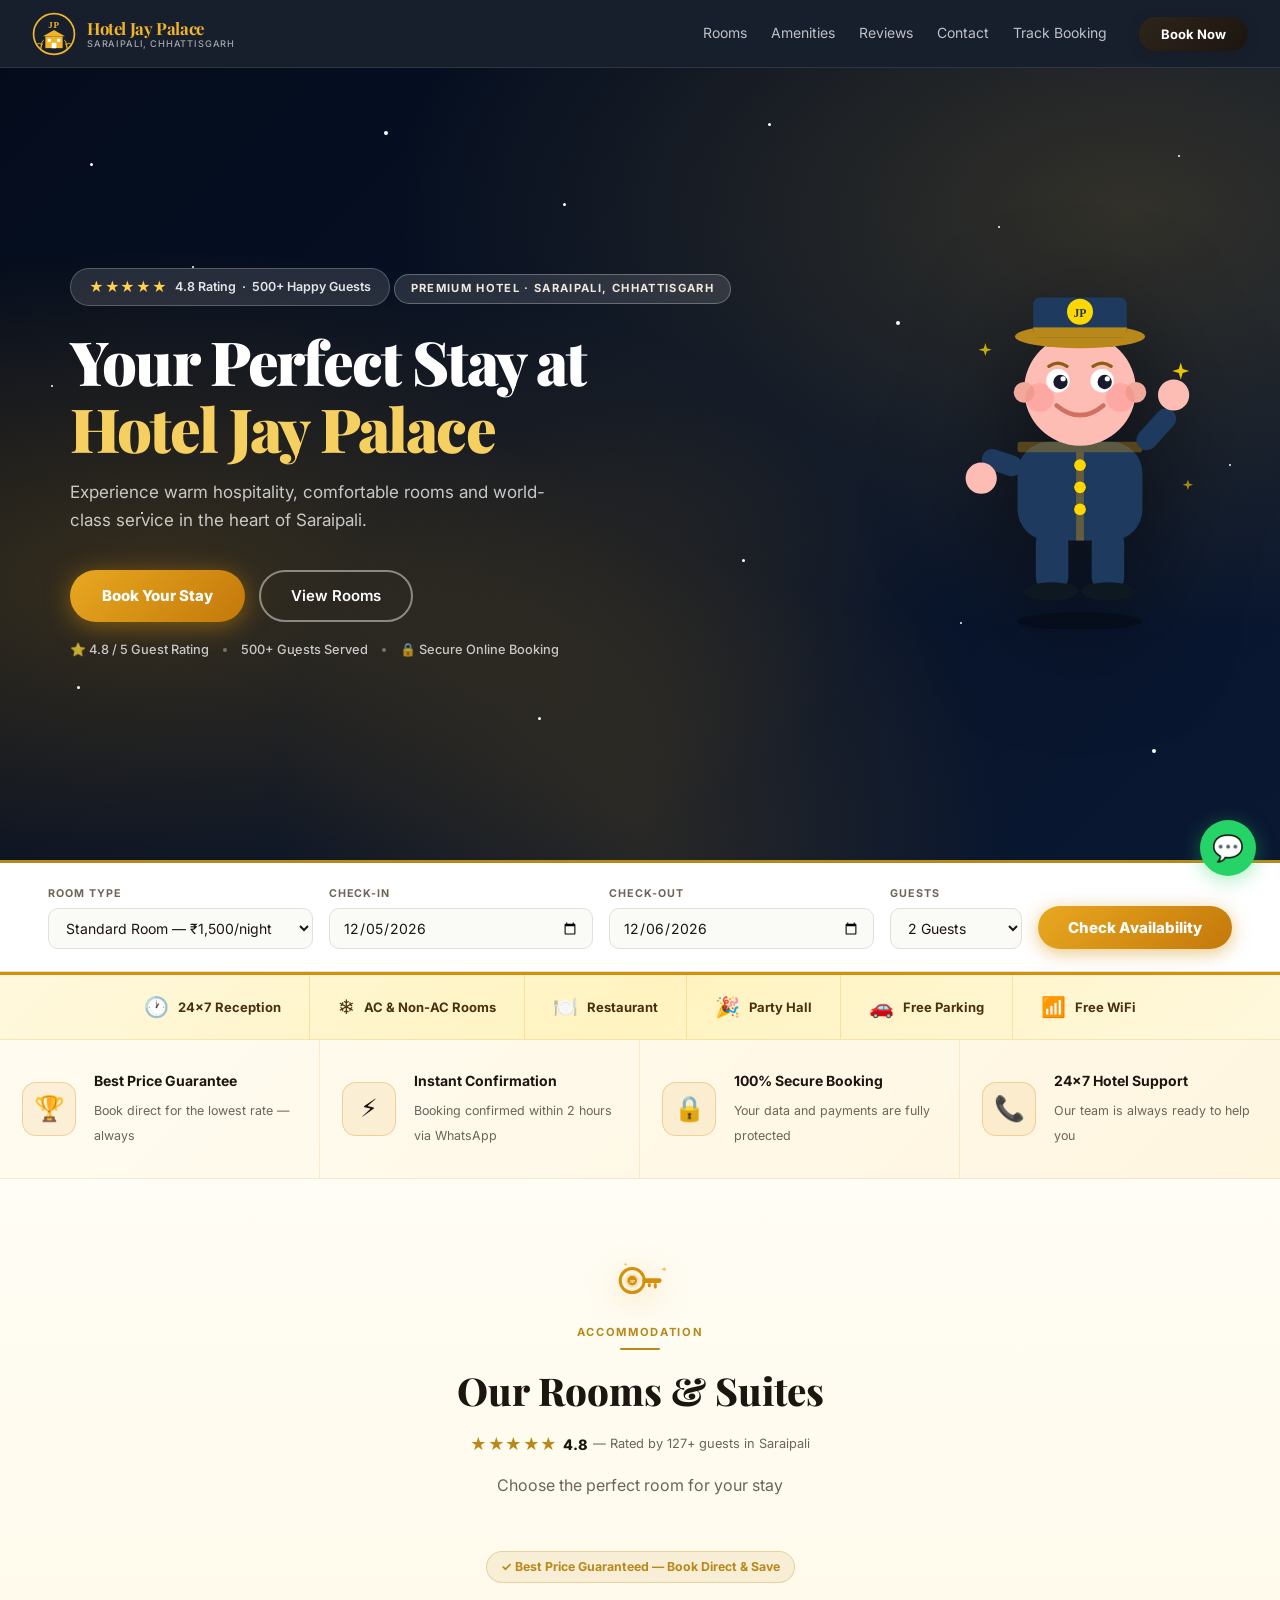
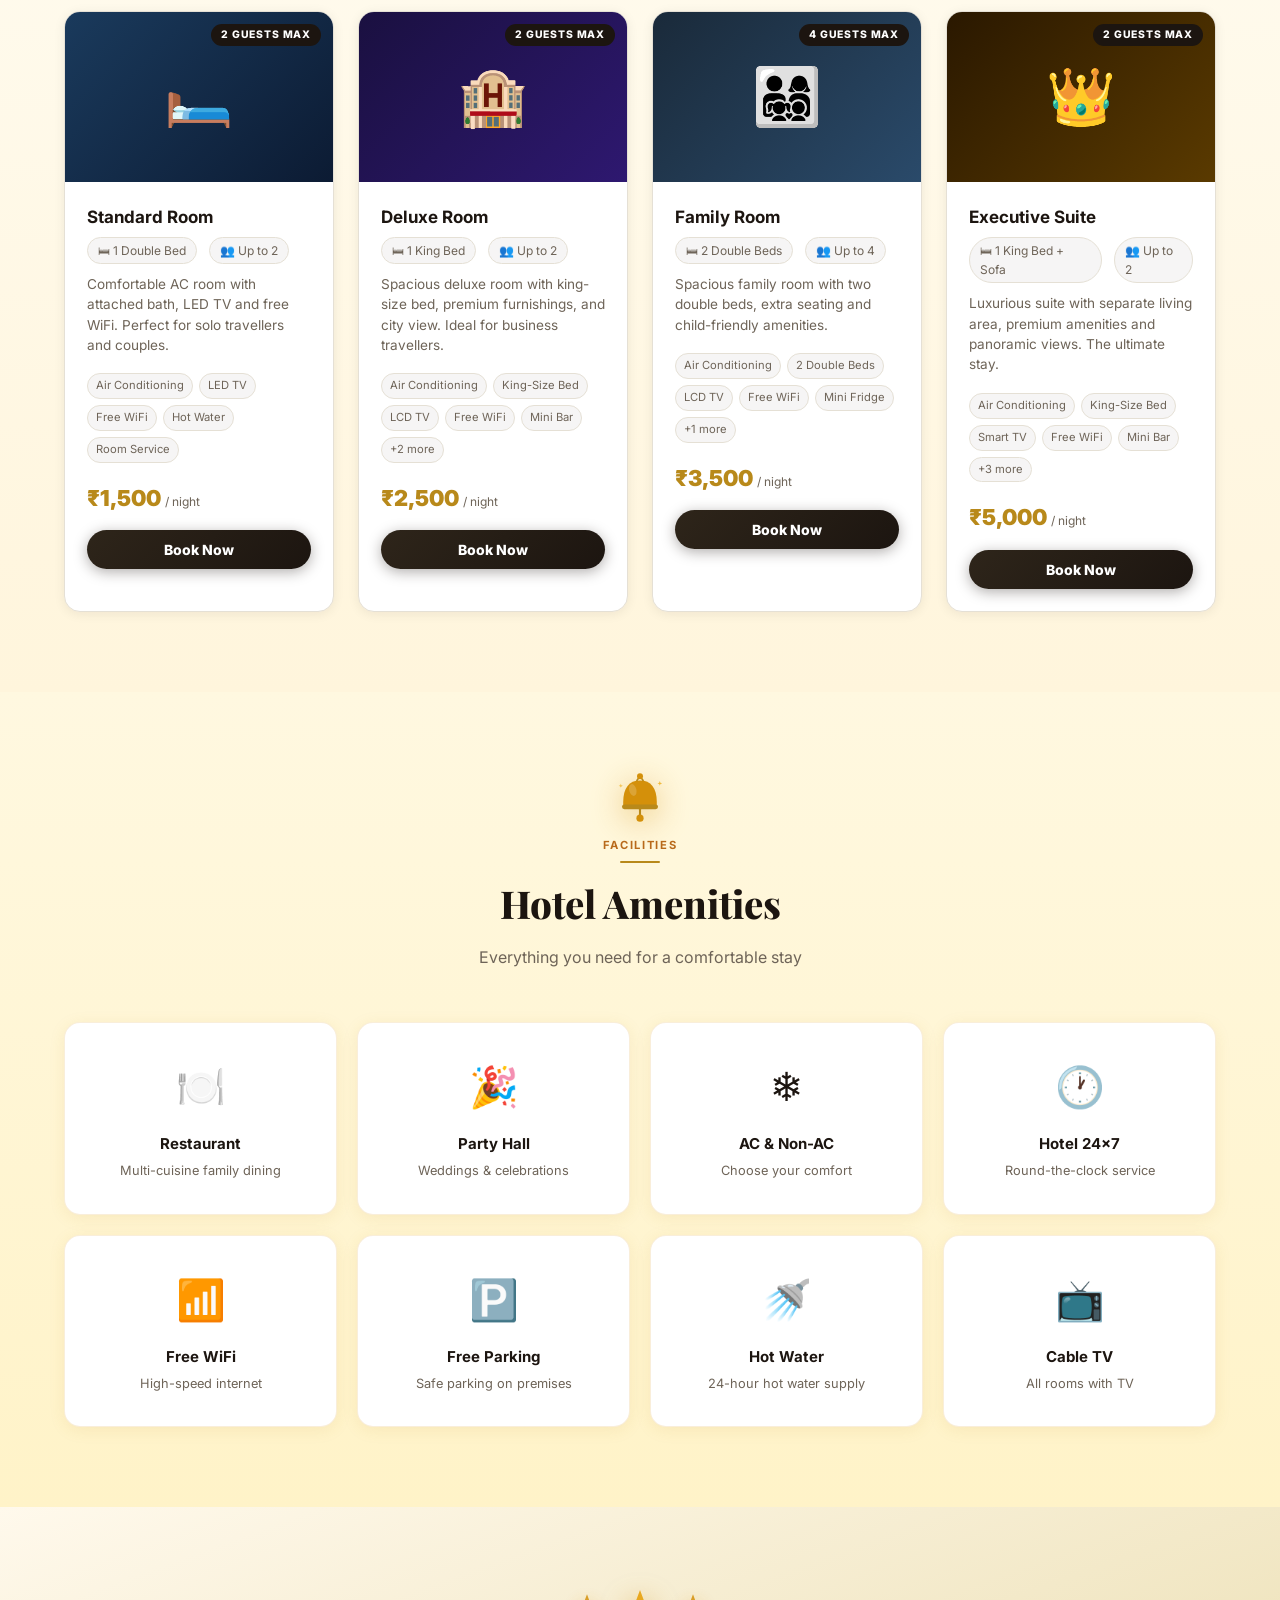
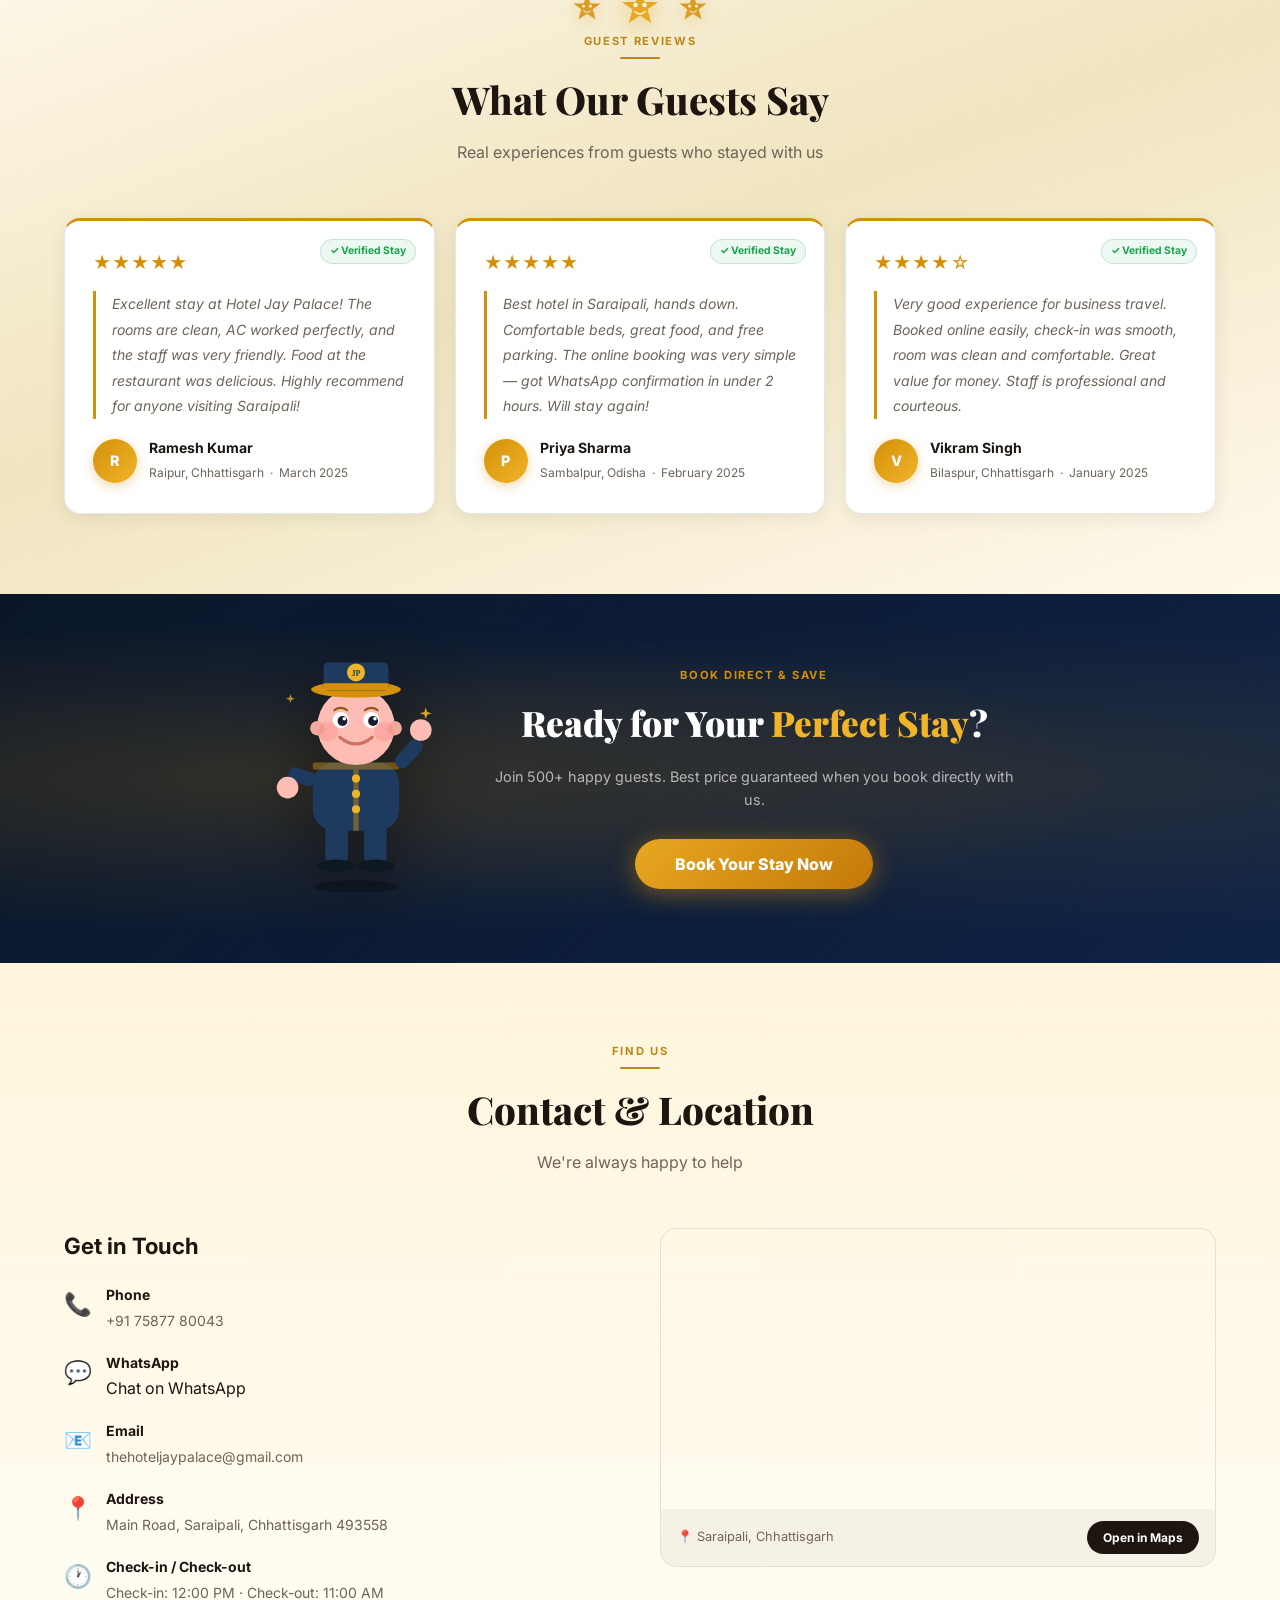
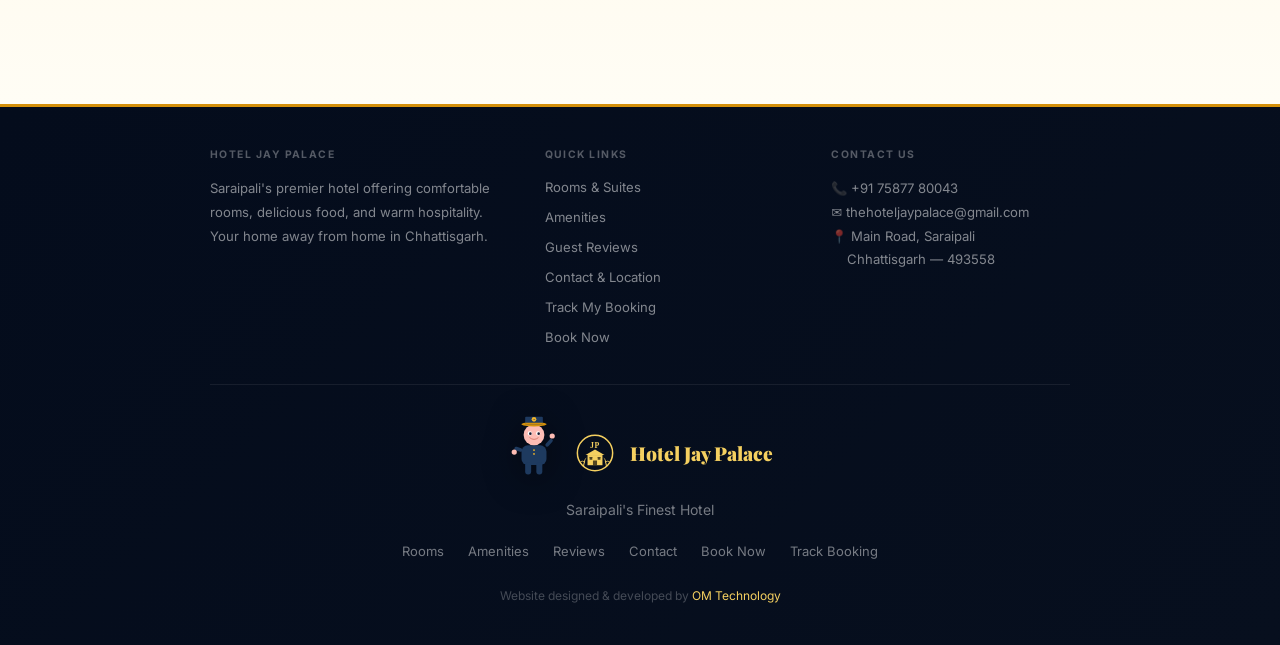
==== commit af18e274: "Complete redesign: warm sections, booking modal & admin dashboard overhaul Main site: - Features/Why" ====
--- a/clients/jay-palace/index.html
+++ b/clients/jay-palace/index.html
@@ -589,8 +589,8 @@
   <div class="modal">
     <div class="modal-header">
       <div>
-        <div class="modal-title">Book Your Stay</div>
-        <div style="font-size:.72rem;color:var(--accent);font-weight:700;margin-top:2px;letter-spacing:.02em;">★★★★★ Hotel Jay Palace · Saraipali</div>
+        <div class="modal-title">✨ Book Your Stay</div>
+        <div class="modal-header-sub">★★★★★ Hotel Jay Palace · Saraipali, Chhattisgarh</div>
       </div>
       <button class="modal-close" onclick="closeBookingModal()">✕</button>
     </div>
@@ -616,6 +616,8 @@
       <span class="mtrust-badge">↩ Free Cancellation</span>
     </div>
 
+    <!-- Modal body -->
+    <div class="modal-body">
     <!-- Room selected display -->
     <div class="modal-room-selected" id="modalRoomDisplay">
       <span class="room-emoji" id="modalRoomEmoji">🛏️</span>
@@ -830,6 +832,7 @@
         </div>
       </div>
     </div>
+    </div><!-- /modal-body -->
   </div>
 </div>
 
--- a/clients/jay-palace/css/style.css
+++ b/clients/jay-palace/css/style.css
@@ -176,19 +176,20 @@
 
 /* ── FEATURES STRIP ──────────────────────────────────────── */
 .features-strip {
-  background: linear-gradient(135deg, #08162c, #0f2347);
+  background: linear-gradient(135deg, #FFF8DC, #FFF3C0, #FFF8DC);
   border-top: 3px solid #D4900A;
+  border-bottom: 1px solid rgba(212,144,10,.18);
   display: flex; justify-content: center; flex-wrap: wrap;
   gap: 0; padding: 0; overflow-x: auto;
 }
 .feature-item {
   display: flex; align-items: center; gap: 9px;
   padding: 16px 28px;
-  font-size: .8125rem; font-weight: 700; color: rgba(255,255,255,.80);
-  border-right: 1px solid rgba(255,255,255,.09);
+  font-size: .8125rem; font-weight: 700; color: #4A3010;
+  border-right: 1px solid rgba(212,144,10,.20);
   white-space: nowrap; transition: color .2s;
 }
-.feature-item:hover { color: #F0B429; }
+.feature-item:hover { color: #B8691A; }
 .feature-item:last-child { border-right: none; }
 .feature-item .fi { font-size: 1.25rem; flex-shrink: 0; transition: transform .22s; }
 .feature-item:hover .fi { transform: scale(1.28) rotate(-8deg); }
@@ -206,10 +207,10 @@
 }
 section#rooms::before { background: linear-gradient(180deg, #FFFDF5, #FFF5DC); }
 section#contact::before { background: linear-gradient(180deg, #FFF5DC, #FFFDF5); }
-.section-alt { background: linear-gradient(180deg, #060f22, #0a1628); }
-.section-alt .section-label { color: #F0B429; }
-.section-alt .section-title { color: #FFFFFF; }
-.section-alt .section-sub { color: rgba(255,255,255,.60); }
+.section-alt { background: linear-gradient(180deg, #FFF8E0, #FFF3C8); }
+.section-alt .section-label { color: #B8691A; }
+.section-alt .section-title { color: #1C1510; }
+.section-alt .section-sub { color: #6E6458; }
 .section-inner { padding: 80px 24px; max-width: 1200px; margin: 0 auto; }
 
 .section-label {
@@ -266,17 +267,17 @@
 .amenities-grid { display: grid; grid-template-columns: repeat(4, 1fr); gap: 20px; }
 .amenity-card {
   text-align: center; padding: 32px 16px;
-  background: rgba(255,255,255,.05); border: 1px solid rgba(255,255,255,.10);
+  background: #FFFFFF; border: 1.5px solid rgba(212,144,10,.15);
   border-radius: var(--radius);
-  box-shadow: 0 4px 24px rgba(0,0,0,.2);
+  box-shadow: 0 3px 16px rgba(184,137,26,.10);
   transition: border-color .25s, transform .25s, box-shadow .25s, background .25s;
   cursor: default;
 }
-.amenity-card:hover { border-color: rgba(212,144,10,.55); transform: translateY(-7px); box-shadow: 0 16px 56px rgba(212,144,10,.22); background: rgba(212,144,10,.09); }
+.amenity-card:hover { border-color: rgba(212,144,10,.55); transform: translateY(-7px); box-shadow: 0 16px 48px rgba(184,137,26,.22); background: rgba(255,248,224,.6); }
 .amenity-card:hover .amenity-icon { animation: iconHoverBounce .65s ease; }
 .amenity-icon { font-size: 2.5rem; margin-bottom: 13px; display: block; }
-.amenity-name { font-size: .9375rem; font-weight: 700; margin-bottom: 5px; color: #FFFFFF; }
-.amenity-desc { font-size: .8rem; color: rgba(255,255,255,.55); }
+.amenity-name { font-size: .9375rem; font-weight: 700; margin-bottom: 5px; color: #1C1510; }
+.amenity-desc { font-size: .8rem; color: #6E6458; }
 
 /* ── CONTACT ─────────────────────────────────────────────── */
 .contact-grid { display: grid; grid-template-columns: 1fr 1fr; gap: 40px; align-items: start; }
@@ -295,26 +296,39 @@
 }
 .modal-overlay.open { display: flex; }
 .modal {
-  background: #FFFFFF; border: 1px solid var(--border);
-  border-radius: 20px; width: 100%; max-width: 560px;
+  background: #FFFFFF; border: none;
+  border-radius: 20px; width: 100%; max-width: 580px;
   max-height: 92vh; overflow-y: auto;
-  padding: 32px; box-shadow: 0 24px 64px rgba(26,15,8,.22);
-  animation: slideUp .25s ease;
+  padding: 0; box-shadow: 0 28px 80px rgba(4,12,28,.50);
+  animation: slideUp .25s ease; overflow-x: hidden;
 }
 @keyframes slideUp { from { opacity:0; transform: translateY(24px); } to { opacity:1; transform: translateY(0); } }
-.modal-header { display: flex; align-items: center; justify-content: space-between; margin-bottom: 24px; }
-.modal-title { font-size: 1.25rem; font-weight: 800; color: var(--text); }
+.modal-header {
+  display: flex; align-items: flex-start; justify-content: space-between;
+  padding: 28px 32px 20px;
+  background: linear-gradient(135deg, #0a1628, #0f2347);
+  border-radius: 20px 20px 0 0; margin-bottom: 0;
+  position: relative;
+}
+.modal-header::after {
+  content: ''; position: absolute; bottom: 0; left: 0; right: 0; height: 3px;
+  background: linear-gradient(90deg, #D4900A, #F0B429, #D4900A);
+}
+.modal-title { font-size: 1.3rem; font-weight: 900; color: #FFFFFF; }
+.modal-header-sub { font-size: .72rem; color: rgba(255,255,255,.65); margin-top: 3px; font-weight: 600; letter-spacing: .04em; }
 .modal-close {
-  background: var(--surface); border: 1px solid var(--border);
-  color: var(--muted); width: 36px; height: 36px;
-  border-radius: 9999px; font-size: 1.25rem; line-height: 1;
+  background: rgba(255,255,255,.12); border: 1px solid rgba(255,255,255,.2);
+  color: rgba(255,255,255,.8); width: 36px; height: 36px;
+  border-radius: 9999px; font-size: 1.1rem; line-height: 1; flex-shrink: 0;
   display: flex; align-items: center; justify-content: center;
-  transition: color .2s, border-color .2s;
-}
-.modal-close:hover { color: var(--text); border-color: var(--gold-border); }
+  transition: background .2s;
+}
+.modal-close:hover { background: rgba(255,255,255,.22); color: #fff; }
+.modal-body { padding: 28px 32px; }
 .modal-room-selected {
-  background: var(--gold-bg); border: 1px solid var(--gold-border);
-  border-radius: var(--radius-sm); padding: 14px 18px;
+  background: linear-gradient(135deg, rgba(212,144,10,.08), rgba(212,144,10,.04));
+  border: 1.5px solid rgba(212,144,10,.28);
+  border-radius: 12px; padding: 14px 18px;
   display: flex; align-items: center; gap: 14px; margin-bottom: 24px;
 }
 .modal-room-selected .room-emoji { font-size: 2rem; }
@@ -325,49 +339,52 @@
 .form-grid { display: grid; grid-template-columns: 1fr 1fr; gap: 16px; }
 .form-group { margin-bottom: 16px; }
 .form-group.full { grid-column: 1 / -1; }
-.form-group label { display: block; font-size: .8rem; font-weight: 600; color: var(--muted); margin-bottom: 6px; text-transform: uppercase; letter-spacing: .05em; }
+.form-group label { display: block; font-size: .78rem; font-weight: 700; color: #5A4820; margin-bottom: 6px; text-transform: uppercase; letter-spacing: .06em; }
 .form-group input,
 .form-group select,
 .form-group textarea {
-  width: 100%; background: var(--bg); border: 1px solid var(--border);
+  width: 100%; background: #FAFAF5; border: 1.5px solid rgba(212,144,10,.20);
   border-radius: var(--radius-sm); padding: 11px 14px;
   color: var(--text); font-size: .9rem;
-  transition: border-color .2s, background .2s;
+  transition: border-color .2s, background .2s, box-shadow .2s;
 }
 .form-group input:focus,
 .form-group select:focus,
-.form-group textarea:focus { outline: none; border-color: var(--gold); background: #fff; }
+.form-group textarea:focus { outline: none; border-color: #D4900A; background: #FFFBF0; box-shadow: 0 0 0 3px rgba(212,144,10,.12); }
 .form-group input::placeholder,
 .form-group textarea::placeholder { color: var(--muted2); }
 .form-group select option { background: #FAF8F5; color: var(--text); }
 .form-group textarea { resize: vertical; min-height: 80px; }
 
 .price-summary {
-  background: var(--surface); border: 1px solid var(--border);
-  border-radius: var(--radius-sm); padding: 16px 18px; margin-bottom: 20px;
+  background: linear-gradient(135deg, #FFFBF0, #FFF8E0);
+  border: 1.5px solid rgba(212,144,10,.25);
+  border-radius: 12px; padding: 16px 18px; margin-bottom: 20px;
 }
 .price-row { display: flex; justify-content: space-between; font-size: .875rem; margin-bottom: 8px; color: var(--text); }
-.price-row:last-child { margin-bottom: 0; padding-top: 10px; border-top: 1px solid var(--border); }
+.price-row:last-child { margin-bottom: 0; padding-top: 10px; border-top: 2px solid rgba(212,144,10,.28); }
 .price-row.total { font-size: 1rem; font-weight: 800; }
 .price-row.total span:last-child { color: var(--accent); }
 
 .btn-submit {
-  width: 100%; background: linear-gradient(135deg, var(--gold-light), var(--gold));
+  width: 100%; background: linear-gradient(135deg, #E8A820, #C4780A);
   color: #fff;
-  border: none; padding: 14px; border-radius: 9999px;
+  border: none; padding: 15px; border-radius: 9999px;
   font-size: 1rem; font-weight: 800;
   transition: opacity .2s, transform .1s;
-  box-shadow: 0 4px 20px rgba(28,21,16,.4);
+  box-shadow: 0 6px 28px rgba(212,144,10,.50);
+  animation: btn-glow 2.4s ease-in-out infinite;
 }
 .btn-submit:hover { opacity: .88; transform: translateY(-1px); }
 .btn-submit:disabled { opacity: .5; cursor: not-allowed; transform: none; }
 .form-note { font-size: .75rem; color: var(--muted); text-align: center; margin-top: 12px; }
 
 /* Success state */
-.booking-success { display: none; text-align: center; padding: 16px 0; }
-.booking-success .success-icon { font-size: 3.5rem; margin-bottom: 16px; }
-.booking-success h3 { font-size: 1.25rem; font-weight: 800; margin-bottom: 10px; color: var(--text); }
-.booking-success p { color: var(--muted); font-size: .9rem; line-height: 1.6; }
+.booking-success { display: none; text-align: center; padding: 20px 0; }
+.booking-success .success-icon { font-size: 4rem; margin-bottom: 18px; animation: iconHoverBounce 1s ease; }
+.booking-success h3 { font-size: 1.4rem; font-weight: 900; margin-bottom: 10px; color: #1C1510; }
+.booking-success p { color: var(--muted); font-size: .9rem; line-height: 1.7; }
+.booking-success-id { display: inline-block; margin: 14px 0; background: linear-gradient(135deg, #FFFBF0, #FFF3CC); border: 1.5px solid rgba(212,144,10,.35); border-radius: 12px; padding: 12px 24px; font-size: 1.1rem; font-weight: 800; color: #B8691A; letter-spacing: .06em; }
 .booking-code { display: inline-block; margin-top: 14px; background: var(--accent-bg); border: 1px solid var(--accent-border); padding: 8px 20px; border-radius: 9999px; font-weight: 700; font-size: .875rem; color: var(--accent); letter-spacing: .05em; }
 
 /* ── PAYMENT STEP ────────────────────────────────────────── */
@@ -561,34 +578,31 @@
 .hero-trust-sep { width: 4px; height: 4px; background: rgba(255,255,255,.35); border-radius: 50%; flex-shrink: 0; }
 
 /* ── BOOKING STEP INDICATOR ──────────────────────────────── */
-.booking-steps {
-  display: flex; align-items: center; margin-bottom: 20px;
-  padding-bottom: 18px; border-bottom: 1px solid var(--border);
-}
-.bstep { display: flex; align-items: center; gap: 8px; }
+.booking-steps { display: flex; align-items: center; padding: 16px 32px; background: rgba(255,255,255,.05); border-bottom: 1px solid rgba(255,255,255,.08); }
+.bstep { display: flex; align-items: center; gap: 9px; }
 .bstep-num {
-  width: 26px; height: 26px; border-radius: 50%;
+  width: 32px; height: 32px; border-radius: 50%;
+  background: rgba(255,255,255,.12); border: 2px solid rgba(255,255,255,.25);
+  color: rgba(255,255,255,.65); font-size: .8rem; font-weight: 800;
   display: flex; align-items: center; justify-content: center;
-  font-size: .72rem; font-weight: 800;
-  background: var(--border); color: var(--muted);
-  flex-shrink: 0; transition: background .3s, color .3s;
-}
-.bstep.active .bstep-num { background: var(--gold); color: #fff; }
-.bstep.done .bstep-num { background: var(--success); color: #fff; }
-.bstep-label { font-size: .78rem; font-weight: 600; color: var(--muted); transition: color .3s; }
-.bstep.active .bstep-label { color: var(--gold); }
-.bstep.done .bstep-label { color: var(--success); }
-.bstep-line { flex: 1; height: 2px; background: var(--border); margin: 0 10px; }
+  transition: background .3s, border-color .3s;
+}
+.bstep.active .bstep-num { background: #D4900A; color: #fff; border-color: #D4900A; box-shadow: 0 0 0 4px rgba(212,144,10,.25); }
+.bstep.done .bstep-num { background: #16a34a; border-color: #16a34a; color: #fff; }
+.bstep-label { font-size: .78rem; font-weight: 700; color: rgba(255,255,255,.55); transition: color .3s; }
+.bstep.active .bstep-label { color: #F0B429; }
+.bstep.done .bstep-label { color: rgba(255,255,255,.75); }
+.bstep-line { flex: 1; height: 2px; background: rgba(255,255,255,.15); margin: 0 12px; }
 
 /* ── MODAL TRUST BADGES ──────────────────────────────────── */
 .modal-trust-row {
-  display: flex; gap: 7px; margin-bottom: 18px; flex-wrap: wrap;
+  display: flex; flex-wrap: wrap; gap: 8px; padding: 12px 32px;
+  background: rgba(255,255,255,.04); border-bottom: 1px solid rgba(255,255,255,.07);
 }
 .mtrust-badge {
-  display: inline-flex; align-items: center; gap: 4px;
-  font-size: .68rem; font-weight: 700; color: var(--muted);
-  background: var(--surface); border: 1px solid var(--border);
-  padding: 4px 10px; border-radius: 9999px;
+  font-size: .67rem; font-weight: 700; color: rgba(255,255,255,.70);
+  background: rgba(255,255,255,.09); border: 1px solid rgba(255,255,255,.14);
+  padding: 4px 10px; border-radius: 9999px; letter-spacing: .02em;
 }
 
 /* ── PAYMENT SECURITY NOTE ───────────────────────────────── */
@@ -705,31 +719,31 @@
 
 /* ── WHY CHOOSE US STRIP ─────────────────────────────────── */
 .why-strip {
-  background: linear-gradient(135deg, #0c1e3c, #0a1628);
-  border-bottom: none;
+  background: linear-gradient(135deg, #FFFBF0, #FFF6E0);
+  border-bottom: 1px solid rgba(212,144,10,.15);
   display: grid;
   grid-template-columns: repeat(4, 1fr);
 }
 .why-item {
   display: flex; align-items: center; gap: 18px;
   padding: 30px 22px;
-  border-right: 1px solid rgba(255,255,255,.08);
+  border-right: 1px solid rgba(212,144,10,.14);
   transition: background .25s;
 }
 .why-item:last-child { border-right: none; }
-.why-item:hover { background: rgba(212,144,10,.1); }
-.why-item:hover .why-icon { animation: iconPop .5s ease; border-color: rgba(212,144,10,.55); background: rgba(212,144,10,.22); }
+.why-item:hover { background: rgba(212,144,10,.07); }
+.why-item:hover .why-icon { animation: iconPop .5s ease; border-color: rgba(212,144,10,.6); background: rgba(212,144,10,.18); }
 .why-icon {
   font-size: 1.55rem; flex-shrink: 0;
   width: 54px; height: 54px;
-  background: rgba(212,144,10,.12);
-  border: 1px solid rgba(212,144,10,.28);
+  background: rgba(212,144,10,.10);
+  border: 1.5px solid rgba(212,144,10,.30);
   border-radius: 14px;
   display: flex; align-items: center; justify-content: center;
   transition: background .25s, border-color .25s;
 }
-.why-text strong { display: block; font-size: .875rem; font-weight: 700; color: #FFFFFF; margin-bottom: 4px; }
-.why-text span { font-size: .78rem; color: rgba(255,255,255,.58); line-height: 1.5; }
+.why-text strong { display: block; font-size: .875rem; font-weight: 700; color: #1C1510; margin-bottom: 4px; }
+.why-text span { font-size: .78rem; color: #6E6458; line-height: 1.5; }
 
 /* ── STAR RATING ─────────────────────────────────────────── */
 .star-rating {
@@ -832,7 +846,7 @@
   .modal { padding: 24px 18px; }
   .section { padding: 56px 16px; }
   .why-strip { grid-template-columns: 1fr; }
-  .why-item { border-right: none; border-bottom: 1px solid rgba(255,255,255,.08); }
+  .why-item { border-right: none; border-bottom: 1px solid rgba(212,144,10,.14); }
   .why-item:last-child { border-bottom: none; }
   .footer-top { grid-template-columns: 1fr; gap: 24px; }
   .features-strip { flex-wrap: wrap; }
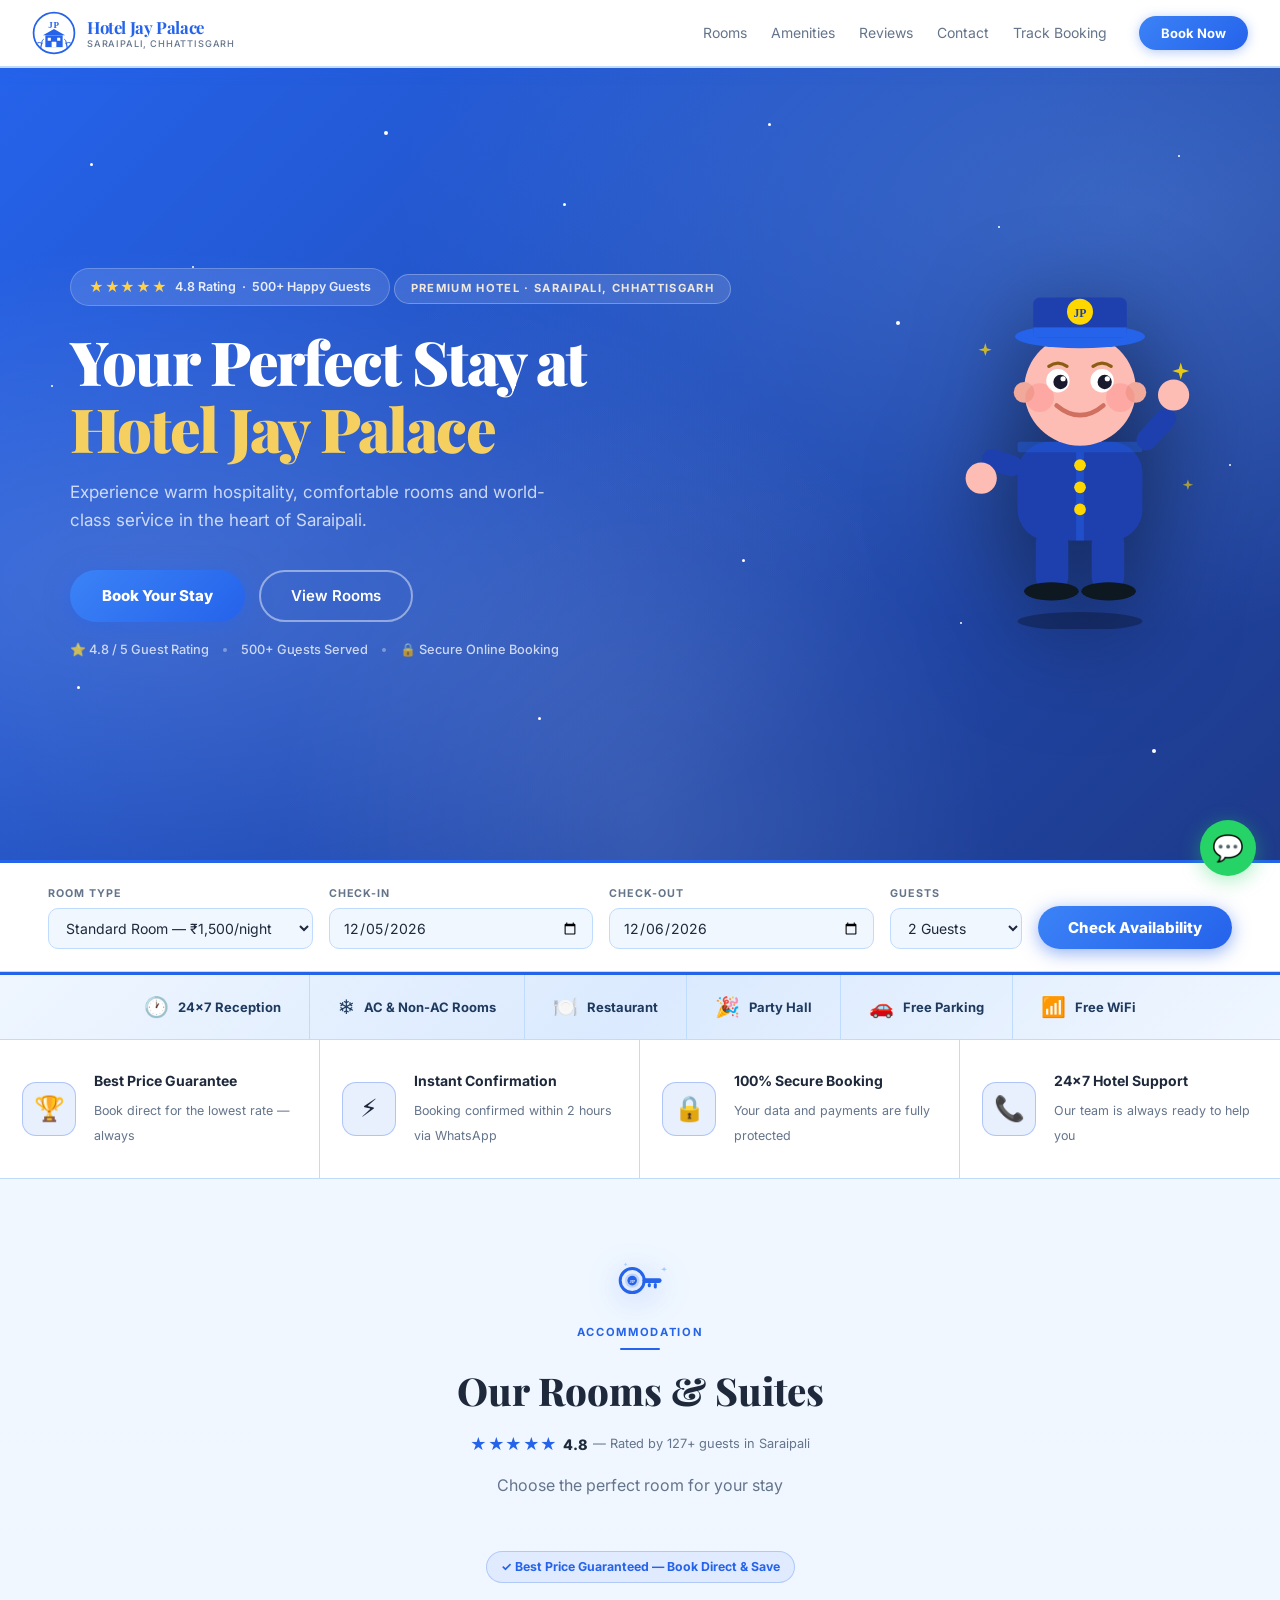
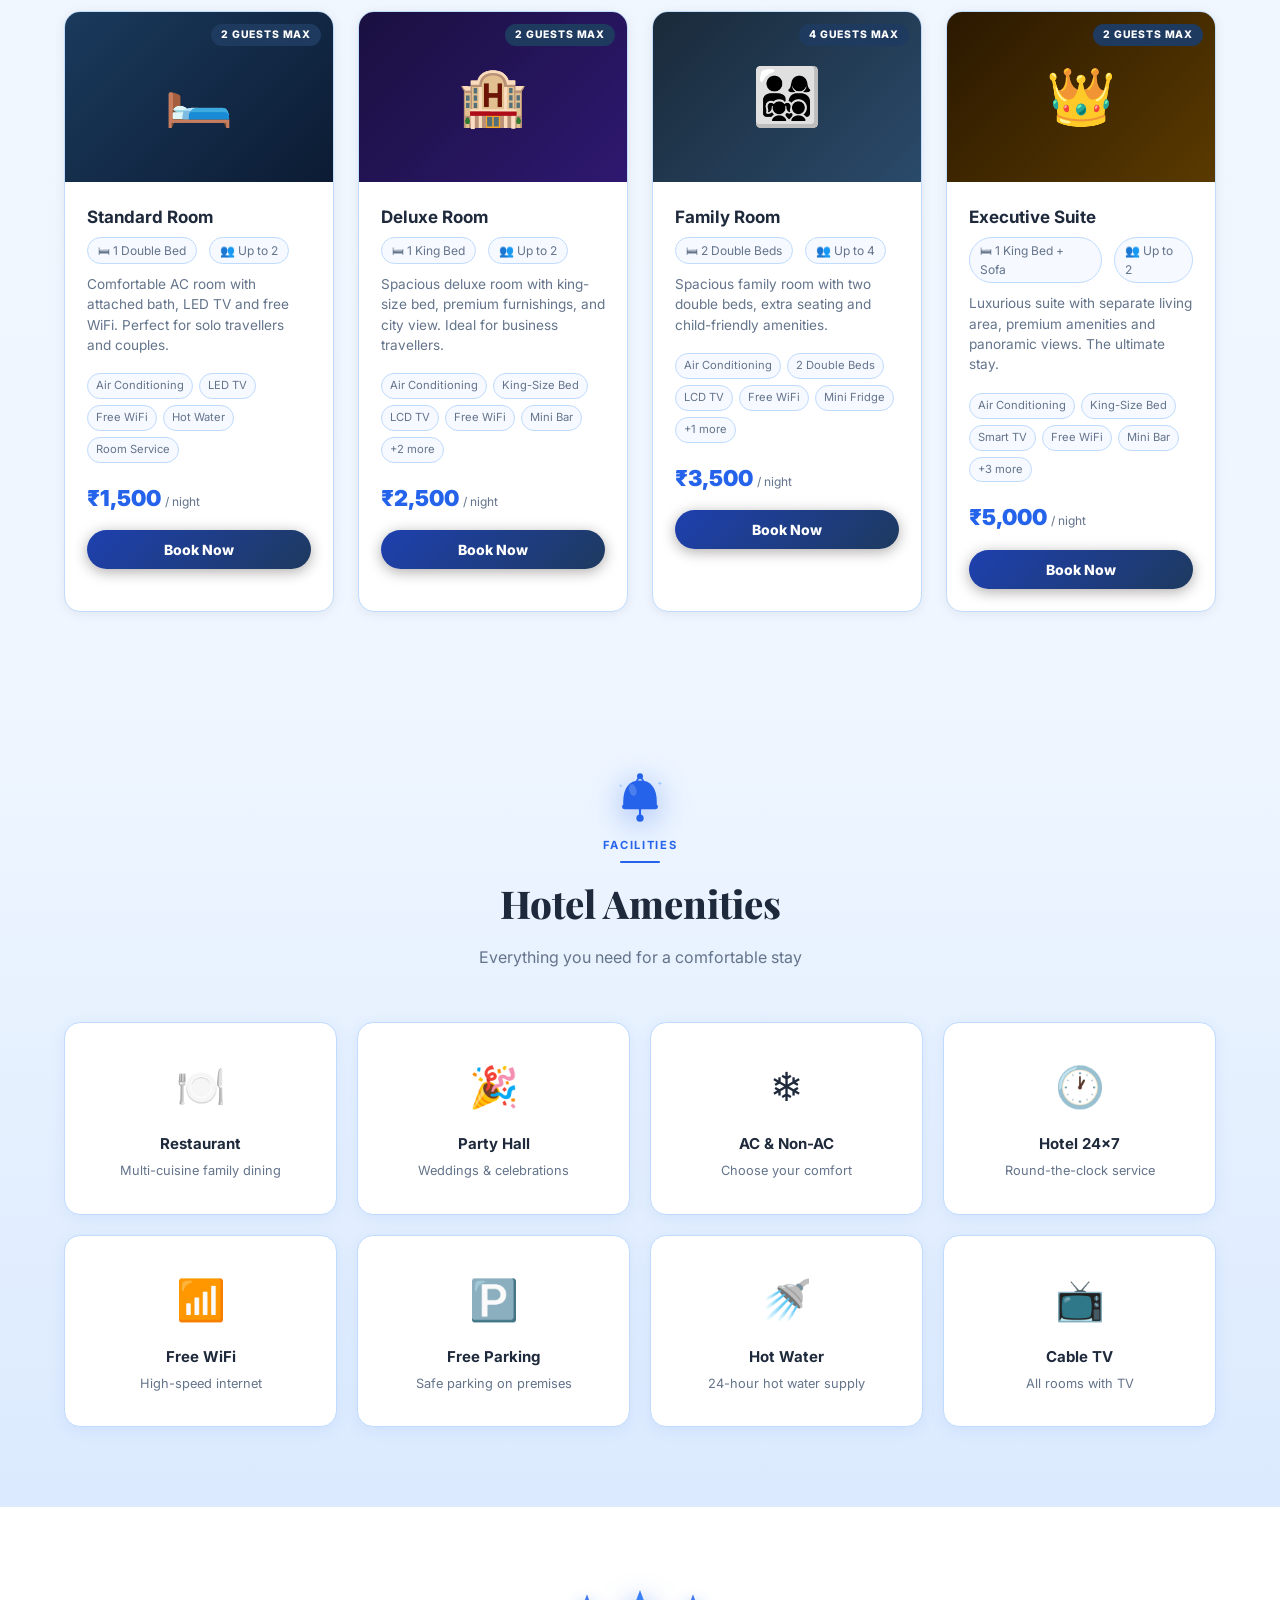
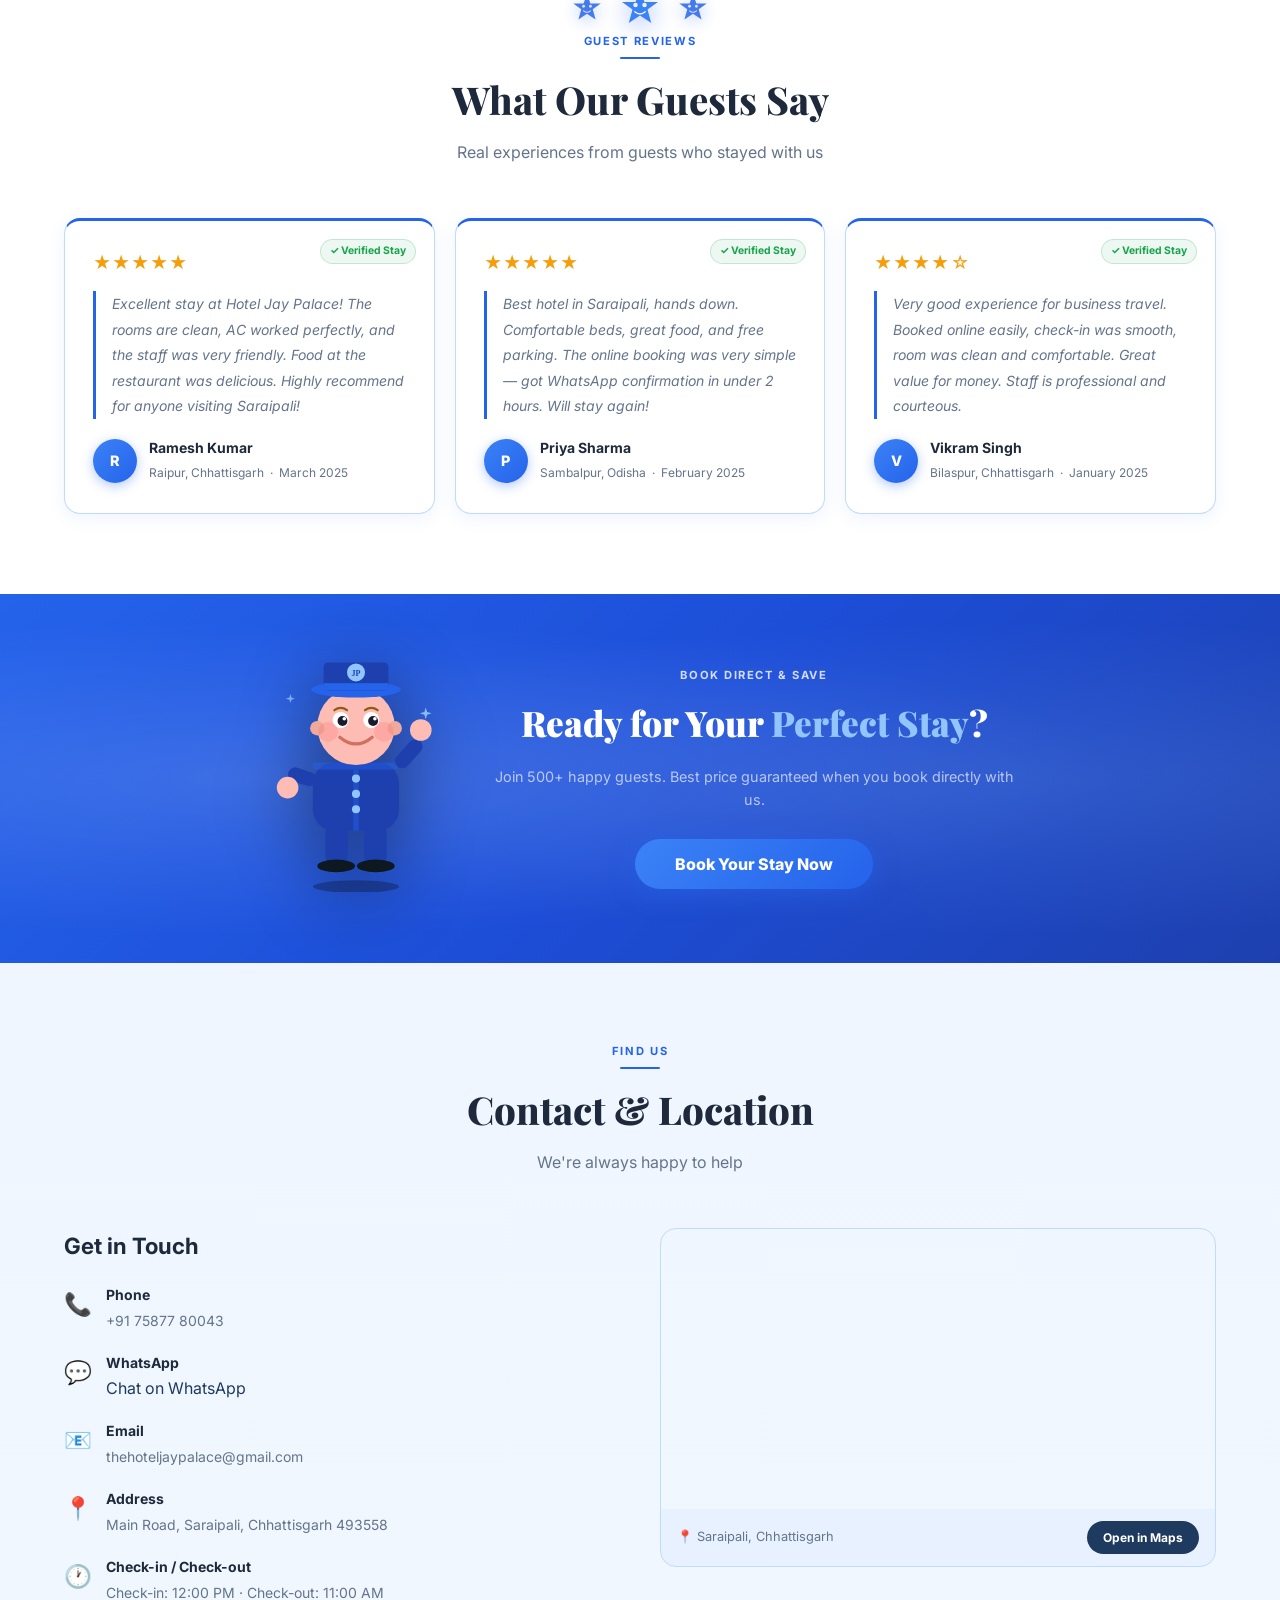
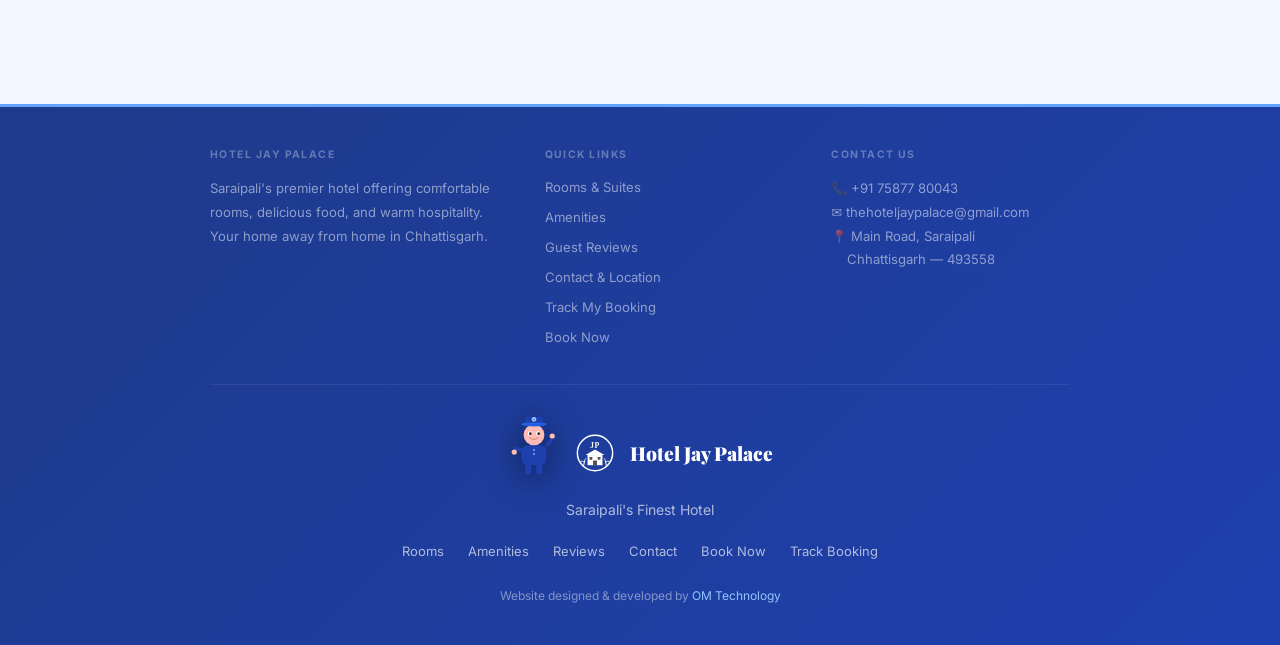
==== commit 0beb26f1: "Complete white+blue theme: every section light, all text readable - Root CSS variables: warm espress" ====
--- a/clients/jay-palace/index.html
+++ b/clients/jay-palace/index.html
@@ -106,25 +106,25 @@
         <!-- Shadow -->
         <ellipse cx="100" cy="254" rx="48" ry="7" fill="rgba(0,0,0,.28)"/>
         <!-- Legs -->
-        <rect x="66" y="182" width="25" height="50" rx="12" fill="#1e3a5f"/>
-        <rect x="109" y="182" width="25" height="50" rx="12" fill="#1e3a5f"/>
+        <rect x="66" y="182" width="25" height="50" rx="12" fill="#1E40AF"/>
+        <rect x="109" y="182" width="25" height="50" rx="12" fill="#1E40AF"/>
         <!-- Shoes -->
         <ellipse cx="78" cy="231" rx="21" ry="7" fill="#0d1820"/>
         <ellipse cx="122" cy="231" rx="21" ry="7" fill="#0d1820"/>
         <!-- Body uniform -->
-        <rect x="52" y="116" width="96" height="76" rx="24" fill="#1e3a5f"/>
-        <rect x="52" y="116" width="96" height="8" rx="2" fill="#B8891A" opacity=".4"/>
-        <rect x="97" y="124" width="6" height="68" fill="#B8891A" opacity=".45"/>
+        <rect x="52" y="116" width="96" height="76" rx="24" fill="#1E40AF"/>
+        <rect x="52" y="116" width="96" height="8" rx="2" fill="#2563EB" opacity=".4"/>
+        <rect x="97" y="124" width="6" height="68" fill="#2563EB" opacity=".45"/>
         <!-- Buttons -->
         <circle cx="100" cy="134" r="4.5" fill="#FFD700"/>
         <circle cx="100" cy="151" r="4.5" fill="#FFD700"/>
         <circle cx="100" cy="168" r="4.5" fill="#FFD700"/>
         <!-- Left arm -->
-        <rect x="24" y="124" width="32" height="16" rx="8" fill="#1e3a5f" transform="rotate(18, 40, 132)"/>
+        <rect x="24" y="124" width="32" height="16" rx="8" fill="#1E40AF" transform="rotate(18, 40, 132)"/>
         <circle cx="24" cy="144" r="12" fill="#FDBCB4"/>
         <!-- Right arm (waving) — animated -->
         <g class="mascot-wave-arm">
-          <rect x="144" y="108" width="38" height="16" rx="8" fill="#1e3a5f" transform="rotate(-48, 150, 116)"/>
+          <rect x="144" y="108" width="38" height="16" rx="8" fill="#1E40AF" transform="rotate(-48, 150, 116)"/>
           <circle cx="172" cy="80" r="12" fill="#FDBCB4"/>
         </g>
         <!-- Head -->
@@ -149,14 +149,14 @@
         <circle cx="69" cy="82" r="11" fill="rgba(255,100,100,.22)"/>
         <circle cx="131" cy="82" r="11" fill="rgba(255,100,100,.22)"/>
         <!-- Bellhop hat brim -->
-        <ellipse cx="100" cy="35" rx="50" ry="9" fill="#B8891A"/>
+        <ellipse cx="100" cy="35" rx="50" ry="9" fill="#2563EB"/>
         <!-- Hat cylinder -->
-        <rect x="64" y="5" width="72" height="31" rx="5" fill="#1e3a5f"/>
+        <rect x="64" y="5" width="72" height="31" rx="5" fill="#1E40AF"/>
         <!-- Hat band -->
-        <rect x="64" y="28" width="72" height="8" fill="#B8891A"/>
+        <rect x="64" y="28" width="72" height="8" fill="#2563EB"/>
         <!-- Hat JP badge -->
         <circle cx="100" cy="16" r="10" fill="#FFD700"/>
-        <text x="100" y="20" text-anchor="middle" font-family="Georgia,serif" font-size="9" font-weight="900" fill="#1e3a5f">JP</text>
+        <text x="100" y="20" text-anchor="middle" font-family="Georgia,serif" font-size="9" font-weight="900" fill="#1E40AF">JP</text>
         <!-- Sparkles -->
         <path d="M176,60 L177.5,55 L179,60 L184,61.5 L179,63 L177.5,68 L176,63 L171,61.5Z" fill="#FFD700" opacity=".9"/>
         <path d="M26,44 L27.2,40 L28.4,44 L32,45.2 L28.4,46.4 L27.2,50 L26,46.4 L22,45.2Z" fill="#FFD700" opacity=".75"/>
@@ -239,21 +239,21 @@
   <!-- Animated floating key character -->
   <div style="text-align:center;margin-bottom:4px" aria-hidden="true">
     <svg viewBox="0 0 90 90" width="54" height="54" fill="none" xmlns="http://www.w3.org/2000/svg"
-         style="animation: keyFloat 3s ease-in-out infinite; filter: drop-shadow(0 6px 16px rgba(212,144,10,.4)); display:inline-block;">
+         style="animation: keyFloat 3s ease-in-out infinite; filter: drop-shadow(0 6px 16px rgba(37,99,235,.4)); display:inline-block;">
       <!-- Key ring -->
-      <circle cx="32" cy="36" r="20" stroke="#D4900A" stroke-width="5" fill="none"/>
-      <circle cx="32" cy="36" r="12" fill="rgba(212,144,10,.18)"/>
+      <circle cx="32" cy="36" r="20" stroke="#2563EB" stroke-width="5" fill="none"/>
+      <circle cx="32" cy="36" r="12" fill="rgba(37,99,235,.18)"/>
       <!-- JP badge in key ring -->
-      <circle cx="32" cy="36" r="8" fill="#D4900A"/>
+      <circle cx="32" cy="36" r="8" fill="#2563EB"/>
       <text x="32" y="40" text-anchor="middle" font-family="Georgia,serif" font-size="8" font-weight="900" fill="#fff">JP</text>
       <!-- Key shaft -->
-      <rect x="49" y="32" width="32" height="8" rx="4" fill="#D4900A"/>
+      <rect x="49" y="32" width="32" height="8" rx="4" fill="#2563EB"/>
       <!-- Key teeth -->
-      <rect x="68" y="40" width="5" height="9" rx="2.5" fill="#D4900A"/>
-      <rect x="58" y="40" width="5" height="7" rx="2.5" fill="#D4900A"/>
+      <rect x="68" y="40" width="5" height="9" rx="2.5" fill="#2563EB"/>
+      <rect x="58" y="40" width="5" height="7" rx="2.5" fill="#2563EB"/>
       <!-- Sparkle -->
-      <path d="M84,16 L85.2,13 L86.4,16 L90,17.2 L86.4,18.4 L85.2,21 L84,18.4 L80,17.2Z" fill="#F0B429" opacity=".9"/>
-      <path d="M20,8 L21,6 L22,8 L24,9 L22,10 L21,12 L20,10 L18,9Z" fill="#F0B429" opacity=".75"/>
+      <path d="M84,16 L85.2,13 L86.4,16 L90,17.2 L86.4,18.4 L85.2,21 L84,18.4 L80,17.2Z" fill="#93C5FD" opacity=".9"/>
+      <path d="M20,8 L21,6 L22,8 L24,9 L22,10 L21,12 L20,10 L18,9Z" fill="#93C5FD" opacity=".75"/>
     </svg>
   </div>
   <div class="section-label reveal">Accommodation</div>
@@ -278,22 +278,22 @@
     <!-- Animated concierge bell -->
     <div style="text-align:center;margin-bottom:4px" aria-hidden="true">
       <svg viewBox="0 0 80 90" width="48" height="54" fill="none" xmlns="http://www.w3.org/2000/svg"
-           style="animation: bellSway 1.8s ease-in-out infinite; transform-origin: top center; filter: drop-shadow(0 6px 16px rgba(212,144,10,.45)); display:inline-block;">
+           style="animation: bellSway 1.8s ease-in-out infinite; transform-origin: top center; filter: drop-shadow(0 6px 16px rgba(37,99,235,.45)); display:inline-block;">
         <!-- Bell body -->
-        <path d="M40,14 C58,14 68,26 68,50 L68,58 L12,58 L12,50 C12,26 22,14 40,14 Z" fill="#D4900A"/>
+        <path d="M40,14 C58,14 68,26 68,50 L68,58 L12,58 L12,50 C12,26 22,14 40,14 Z" fill="#2563EB"/>
         <!-- Bell rim -->
-        <rect x="10" y="54" width="60" height="8" rx="4" fill="#B8891A"/>
+        <rect x="10" y="54" width="60" height="8" rx="4" fill="#2563EB"/>
         <!-- Bell top handle -->
-        <path d="M35,14 Q40,5 45,14" stroke="#B8891A" stroke-width="3" fill="none" stroke-linecap="round"/>
-        <circle cx="40" cy="7" r="5" fill="#D4900A"/>
+        <path d="M35,14 Q40,5 45,14" stroke="#2563EB" stroke-width="3" fill="none" stroke-linecap="round"/>
+        <circle cx="40" cy="7" r="5" fill="#2563EB"/>
         <!-- Clapper -->
-        <line x1="40" y1="62" x2="40" y2="74" stroke="#B8891A" stroke-width="3.5" stroke-linecap="round"/>
-        <circle cx="40" cy="77" r="6" fill="#D4900A"/>
+        <line x1="40" y1="62" x2="40" y2="74" stroke="#2563EB" stroke-width="3.5" stroke-linecap="round"/>
+        <circle cx="40" cy="77" r="6" fill="#2563EB"/>
         <!-- Shine on bell -->
         <ellipse cx="28" cy="30" rx="6" ry="10" fill="rgba(255,255,255,.18)" transform="rotate(-15,28,30)"/>
         <!-- Sparkles -->
-        <path d="M72,18 L73,15 L74,18 L77,19 L74,20 L73,23 L72,20 L69,19Z" fill="#F0B429" opacity=".9"/>
-        <path d="M7,22 L8,19.5 L9,22 L11.5,23 L9,24 L8,26 L7,24 L4.5,23Z" fill="#F0B429" opacity=".75"/>
+        <path d="M72,18 L73,15 L74,18 L77,19 L74,20 L73,23 L72,20 L69,19Z" fill="#93C5FD" opacity=".9"/>
+        <path d="M7,22 L8,19.5 L9,22 L11.5,23 L9,24 L8,26 L7,24 L4.5,23Z" fill="#93C5FD" opacity=".75"/>
       </svg>
     </div>
     <div class="section-label reveal">Facilities</div>
@@ -311,22 +311,22 @@
     <!-- Animated star characters -->
     <div style="text-align:center;margin-bottom:4px;display:flex;justify-content:center;gap:16px;align-items:center" aria-hidden="true">
       <svg viewBox="0 0 56 56" width="32" height="32" fill="none" xmlns="http://www.w3.org/2000/svg"
-           style="animation: starSpin 5s linear infinite; filter: drop-shadow(0 3px 8px rgba(212,144,10,.4)); opacity:.85">
-        <polygon points="28,4 34,20 52,20 38,30 43,48 28,38 13,48 18,30 4,20 22,20" fill="#D4900A"/>
+           style="animation: starSpin 5s linear infinite; filter: drop-shadow(0 3px 8px rgba(37,99,235,.4)); opacity:.85">
+        <polygon points="28,4 34,20 52,20 38,30 43,48 28,38 13,48 18,30 4,20 22,20" fill="#2563EB"/>
         <circle cx="22" cy="25" r="2.5" fill="rgba(255,255,255,.8)"/>
         <circle cx="34" cy="25" r="2.5" fill="rgba(255,255,255,.8)"/>
         <path d="M22,33 Q28,38 34,33" stroke="rgba(255,255,255,.8)" stroke-width="1.8" fill="none" stroke-linecap="round"/>
       </svg>
       <svg viewBox="0 0 56 56" width="42" height="42" fill="none" xmlns="http://www.w3.org/2000/svg"
-           style="animation: starSpin 4s linear infinite reverse; filter: drop-shadow(0 4px 12px rgba(212,144,10,.5))">
-        <polygon points="28,4 34,20 52,20 38,30 43,48 28,38 13,48 18,30 4,20 22,20" fill="#E8A820"/>
+           style="animation: starSpin 4s linear infinite reverse; filter: drop-shadow(0 4px 12px rgba(37,99,235,.5))">
+        <polygon points="28,4 34,20 52,20 38,30 43,48 28,38 13,48 18,30 4,20 22,20" fill="#3B82F6"/>
         <circle cx="22" cy="24" r="3" fill="rgba(255,255,255,.9)"/>
         <circle cx="34" cy="24" r="3" fill="rgba(255,255,255,.9)"/>
         <path d="M21,33 Q28,39 35,33" stroke="rgba(255,255,255,.9)" stroke-width="2" fill="none" stroke-linecap="round"/>
       </svg>
       <svg viewBox="0 0 56 56" width="32" height="32" fill="none" xmlns="http://www.w3.org/2000/svg"
-           style="animation: starSpin 6s linear infinite; filter: drop-shadow(0 3px 8px rgba(212,144,10,.4)); opacity:.85">
-        <polygon points="28,4 34,20 52,20 38,30 43,48 28,38 13,48 18,30 4,20 22,20" fill="#D4900A"/>
+           style="animation: starSpin 6s linear infinite; filter: drop-shadow(0 3px 8px rgba(37,99,235,.4)); opacity:.85">
+        <polygon points="28,4 34,20 52,20 38,30 43,48 28,38 13,48 18,30 4,20 22,20" fill="#2563EB"/>
         <circle cx="22" cy="25" r="2.5" fill="rgba(255,255,255,.8)"/>
         <circle cx="34" cy="25" r="2.5" fill="rgba(255,255,255,.8)"/>
         <path d="M22,33 Q28,38 34,33" stroke="rgba(255,255,255,.8)" stroke-width="1.8" fill="none" stroke-linecap="round"/>
@@ -386,19 +386,19 @@
   <div class="cta-mascot-wrap" aria-hidden="true">
     <svg viewBox="0 0 200 260" fill="none" xmlns="http://www.w3.org/2000/svg">
       <ellipse cx="100" cy="254" rx="48" ry="7" fill="rgba(0,0,0,.28)"/>
-      <rect x="66" y="182" width="25" height="50" rx="12" fill="#1e3a5f"/>
-      <rect x="109" y="182" width="25" height="50" rx="12" fill="#1e3a5f"/>
+      <rect x="66" y="182" width="25" height="50" rx="12" fill="#1E40AF"/>
+      <rect x="109" y="182" width="25" height="50" rx="12" fill="#1E40AF"/>
       <ellipse cx="78" cy="231" rx="21" ry="7" fill="#0d1820"/>
       <ellipse cx="122" cy="231" rx="21" ry="7" fill="#0d1820"/>
-      <rect x="52" y="116" width="96" height="76" rx="24" fill="#1e3a5f"/>
-      <rect x="52" y="116" width="96" height="8" rx="2" fill="#D4900A" opacity=".45"/>
-      <rect x="97" y="124" width="6" height="68" fill="#D4900A" opacity=".45"/>
-      <circle cx="100" cy="134" r="4.5" fill="#F0B429"/>
-      <circle cx="100" cy="151" r="4.5" fill="#F0B429"/>
-      <circle cx="100" cy="168" r="4.5" fill="#F0B429"/>
-      <rect x="24" y="124" width="32" height="16" rx="8" fill="#1e3a5f" transform="rotate(18, 40, 132)"/>
+      <rect x="52" y="116" width="96" height="76" rx="24" fill="#1E40AF"/>
+      <rect x="52" y="116" width="96" height="8" rx="2" fill="#2563EB" opacity=".45"/>
+      <rect x="97" y="124" width="6" height="68" fill="#2563EB" opacity=".45"/>
+      <circle cx="100" cy="134" r="4.5" fill="#93C5FD"/>
+      <circle cx="100" cy="151" r="4.5" fill="#93C5FD"/>
+      <circle cx="100" cy="168" r="4.5" fill="#93C5FD"/>
+      <rect x="24" y="124" width="32" height="16" rx="8" fill="#1E40AF" transform="rotate(18, 40, 132)"/>
       <circle cx="24" cy="144" r="12" fill="#FDBCB4"/>
-      <rect x="144" y="108" width="38" height="16" rx="8" fill="#1e3a5f" transform="rotate(-48, 150, 116)"/>
+      <rect x="144" y="108" width="38" height="16" rx="8" fill="#1E40AF" transform="rotate(-48, 150, 116)"/>
       <circle cx="172" cy="80" r="12" fill="#FDBCB4"/>
       <circle cx="100" cy="76" r="43" fill="#FDBCB4"/>
       <circle cx="57" cy="78" r="8" fill="#F0A99A"/>
@@ -414,13 +414,13 @@
       <path d="M82,88 Q100,103 118,88" stroke="#D07060" stroke-width="3.5" fill="none" stroke-linecap="round"/>
       <circle cx="69" cy="82" r="11" fill="rgba(255,100,100,.22)"/>
       <circle cx="131" cy="82" r="11" fill="rgba(255,100,100,.22)"/>
-      <ellipse cx="100" cy="35" rx="50" ry="9" fill="#D4900A"/>
-      <rect x="64" y="5" width="72" height="31" rx="5" fill="#1e3a5f"/>
-      <rect x="64" y="28" width="72" height="8" fill="#D4900A"/>
-      <circle cx="100" cy="16" r="10" fill="#F0B429"/>
-      <text x="100" y="20" text-anchor="middle" font-family="Georgia,serif" font-size="9" font-weight="900" fill="#1e3a5f">JP</text>
-      <path d="M176,60 L177.5,55 L179,60 L184,61.5 L179,63 L177.5,68 L176,63 L171,61.5Z" fill="#F0B429" opacity=".9"/>
-      <path d="M26,44 L27.2,40 L28.4,44 L32,45.2 L28.4,46.4 L27.2,50 L26,46.4 L22,45.2Z" fill="#F0B429" opacity=".75"/>
+      <ellipse cx="100" cy="35" rx="50" ry="9" fill="#2563EB"/>
+      <rect x="64" y="5" width="72" height="31" rx="5" fill="#1E40AF"/>
+      <rect x="64" y="28" width="72" height="8" fill="#2563EB"/>
+      <circle cx="100" cy="16" r="10" fill="#93C5FD"/>
+      <text x="100" y="20" text-anchor="middle" font-family="Georgia,serif" font-size="9" font-weight="900" fill="#1E40AF">JP</text>
+      <path d="M176,60 L177.5,55 L179,60 L184,61.5 L179,63 L177.5,68 L176,63 L171,61.5Z" fill="#93C5FD" opacity=".9"/>
+      <path d="M26,44 L27.2,40 L28.4,44 L32,45.2 L28.4,46.4 L27.2,50 L26,46.4 L22,45.2Z" fill="#93C5FD" opacity=".75"/>
     </svg>
   </div>
   <div class="cta-content">
@@ -528,26 +528,26 @@
   <div class="footer-logo-wrap" style="flex-wrap:wrap;gap:16px">
     <div style="animation:ctaMascotWave 4s ease-in-out infinite;filter:drop-shadow(0 6px 16px rgba(0,0,0,.5))" aria-hidden="true">
       <svg viewBox="0 0 200 260" width="52" height="68" fill="none" xmlns="http://www.w3.org/2000/svg">
-        <rect x="52" y="116" width="96" height="76" rx="24" fill="#1e3a5f"/>
-        <circle cx="100" cy="134" r="3.5" fill="#F0B429"/>
-        <circle cx="100" cy="149" r="3.5" fill="#F0B429"/>
-        <rect x="24" y="124" width="32" height="14" rx="7" fill="#1e3a5f" transform="rotate(18, 40, 131)"/>
+        <rect x="52" y="116" width="96" height="76" rx="24" fill="#1E40AF"/>
+        <circle cx="100" cy="134" r="3.5" fill="#93C5FD"/>
+        <circle cx="100" cy="149" r="3.5" fill="#93C5FD"/>
+        <rect x="24" y="124" width="32" height="14" rx="7" fill="#1E40AF" transform="rotate(18, 40, 131)"/>
         <circle cx="24" cy="142" r="10" fill="#FDBCB4"/>
-        <rect x="144" y="108" width="36" height="14" rx="7" fill="#1e3a5f" transform="rotate(-48, 150, 115)"/>
+        <rect x="144" y="108" width="36" height="14" rx="7" fill="#1E40AF" transform="rotate(-48, 150, 115)"/>
         <circle cx="170" cy="80" r="10" fill="#FDBCB4"/>
-        <rect x="66" y="182" width="23" height="46" rx="11" fill="#1e3a5f"/>
-        <rect x="109" y="182" width="23" height="46" rx="11" fill="#1e3a5f"/>
+        <rect x="66" y="182" width="23" height="46" rx="11" fill="#1E40AF"/>
+        <rect x="109" y="182" width="23" height="46" rx="11" fill="#1E40AF"/>
         <circle cx="100" cy="76" r="40" fill="#FDBCB4"/>
         <circle cx="84" cy="70" r="8" fill="white"/>
         <circle cx="86" cy="71" r="5" fill="#1a1a2e"/>
         <circle cx="116" cy="70" r="8" fill="white"/>
         <circle cx="118" cy="71" r="5" fill="#1a1a2e"/>
         <path d="M84,87 Q100,100 116,87" stroke="#D07060" stroke-width="3" fill="none" stroke-linecap="round"/>
-        <ellipse cx="100" cy="35" rx="48" ry="8" fill="#D4900A"/>
-        <rect x="66" y="6" width="68" height="30" rx="4" fill="#1e3a5f"/>
-        <rect x="66" y="29" width="68" height="7" fill="#D4900A"/>
-        <circle cx="100" cy="16" r="9" fill="#F0B429"/>
-        <text x="100" y="20" text-anchor="middle" font-family="Georgia,serif" font-size="8" font-weight="900" fill="#1e3a5f">JP</text>
+        <ellipse cx="100" cy="35" rx="48" ry="8" fill="#2563EB"/>
+        <rect x="66" y="6" width="68" height="30" rx="4" fill="#1E40AF"/>
+        <rect x="66" y="29" width="68" height="7" fill="#2563EB"/>
+        <circle cx="100" cy="16" r="9" fill="#93C5FD"/>
+        <text x="100" y="20" text-anchor="middle" font-family="Georgia,serif" font-size="8" font-weight="900" fill="#1E40AF">JP</text>
       </svg>
     </div>
     <svg class="footer-logo-icon" viewBox="0 0 56 56" fill="none" xmlns="http://www.w3.org/2000/svg" aria-hidden="true">
--- a/clients/jay-palace/css/style.css
+++ b/clients/jay-palace/css/style.css
@@ -2,30 +2,30 @@
 *, *::before, *::after { box-sizing: border-box; margin: 0; padding: 0; }
 
 :root {
-  --bg:           #FAFAF7;           /* warm ivory white */
+  --bg:           #F0F7FF;           /* light sky blue */
   --bg2:          #FFFFFF;
-  --surface:      rgba(28,21,16,.04);
-  --border:       #E5E0D5;           /* warm beige border */
-  --gold:         #1C1510;           /* deep espresso — brand dark */
-  --gold-light:   #2E251A;           /* slightly lighter espresso */
-  --gold-bg:      rgba(28,21,16,.05);
-  --gold-border:  rgba(28,21,16,.14);
-  --accent:       #B8891A;           /* antique gold — prices, stars, labels */
-  --accent-bg:    rgba(184,137,26,.10);
-  --accent-border:rgba(184,137,26,.28);
-  --text:         #1C1510;           /* warm near-black */
-  --muted:        #6E6458;           /* warm grey-brown */
-  --muted2:       #A89E94;
+  --surface:      rgba(37,99,235,.04);
+  --border:       #BFDBFE;           /* light blue border */
+  --gold:         #1E3A5F;           /* deep blue (for dark button bg) */
+  --gold-light:   #1E40AF;           /* bright blue */
+  --gold-bg:      rgba(37,99,235,.06);
+  --gold-border:  rgba(37,99,235,.20);
+  --accent:       #2563EB;           /* primary blue */
+  --accent-bg:    rgba(37,99,235,.08);
+  --accent-border:rgba(37,99,235,.25);
+  --text:         #1E293B;           /* dark slate */
+  --muted:        #64748B;           /* slate gray */
+  --muted2:       #94A3B8;
   --success:      #16a34a;
   --danger:       #dc2626;
   --warning:      #d97706;
   --radius:       16px;
   --radius-sm:    10px;
-  --shadow:       0 4px 20px rgba(28,21,16,.10);
+  --shadow:       0 4px 20px rgba(37,99,235,.12);
 }
 
 html { scroll-behavior: smooth; }
-body { font-family: "Inter", system-ui, sans-serif; background: linear-gradient(180deg, #FFFBF2, #FFF8EC); color: var(--text); line-height: 1.6; }
+body { font-family: "Inter", system-ui, sans-serif; background: #F0F7FF; color: var(--text); line-height: 1.6; }
 a { color: inherit; text-decoration: none; }
 button { cursor: pointer; font-family: inherit; }
 input, select, textarea { font-family: inherit; }
@@ -33,26 +33,27 @@
 /* ── HEADER ─────────────────────────────────────────────── */
 .header {
   position: sticky; top: 0; z-index: 100;
-  background: rgba(4,12,28,.92);
+  background: rgba(255,255,255,.95);
   backdrop-filter: blur(22px);
-  border-bottom: 1px solid rgba(255,255,255,.10);
+  border-bottom: 2px solid #BFDBFE;
   padding: 0 32px;
   display: flex; align-items: center;
   height: 68px; gap: 32px;
-}
-.header-logo { font-size: 1.2rem; font-weight: 900; letter-spacing: -.02em; color: #F0B429; white-space: nowrap; }
-.header-logo span { color: rgba(255,255,255,.75); font-weight: 400; }
+  box-shadow: 0 2px 16px rgba(37,99,235,.10);
+}
+.header-logo { font-size: 1.2rem; font-weight: 900; letter-spacing: -.02em; color: #2563EB; white-space: nowrap; }
+.header-logo span { color: #64748B; font-weight: 400; }
 .header-nav { display: flex; gap: 24px; margin-left: auto; }
-.header-nav a { font-size: .875rem; color: rgba(255,255,255,.72); transition: color .2s; }
-.header-nav a:hover { color: #F0B429; }
+.header-nav a { font-size: .875rem; color: #64748B; transition: color .2s; }
+.header-nav a:hover { color: #2563EB; }
 .btn-book-header {
-  background: linear-gradient(135deg, var(--gold-light), var(--gold));
+  background: linear-gradient(135deg, #3B82F6, #2563EB);
   color: #fff;
   padding: 9px 22px; border-radius: 9999px;
   font-size: .8125rem; font-weight: 700;
   border: none; white-space: nowrap;
   transition: opacity .2s, transform .1s;
-  box-shadow: 0 2px 12px rgba(28,21,16,.32);
+  box-shadow: 0 2px 12px rgba(37,99,235,.35);
 }
 .btn-book-header:hover { opacity: .88; transform: translateY(-1px); }
 
@@ -75,7 +76,7 @@
 }
 .hero {
   min-height: 88vh;
-  background: linear-gradient(-45deg, #040c1c, #0a1628, #061322, #0a1832, #040c1c);
+  background: linear-gradient(-45deg, #1E40AF, #2563EB, #1D6FD8, #1E3A8A, #2563EB);
   background-size: 400% 400%;
   animation: heroGradient 14s ease infinite;
   display: flex; align-items: center; justify-content: center;
@@ -86,9 +87,9 @@
   content: '';
   position: absolute; inset: 0;
   background:
-    radial-gradient(ellipse at 12% 65%, rgba(212,144,10,.24) 0%, transparent 46%),
-    radial-gradient(ellipse at 88% 18%, rgba(240,180,40,.18) 0%, transparent 46%),
-    radial-gradient(ellipse at 50% 95%, rgba(212,144,10,.16) 0%, transparent 40%);
+    radial-gradient(ellipse at 12% 65%, rgba(255,255,255,.14) 0%, transparent 46%),
+    radial-gradient(ellipse at 88% 18%, rgba(147,197,253,.22) 0%, transparent 46%),
+    radial-gradient(ellipse at 50% 95%, rgba(255,255,255,.10) 0%, transparent 40%);
   pointer-events: none;
 }
 .hero-star {
@@ -129,12 +130,12 @@
 .hero-btns { display: flex; gap: 14px; flex-wrap: wrap; }
 @keyframes btn-glow {
   0%, 100% {
-    box-shadow: 0 4px 22px rgba(212,144,10,.55),
-                0 0 0 0px rgba(240,180,40, 0);
+    box-shadow: 0 4px 22px rgba(37,99,235,.55),
+                0 0 0 0px rgba(59,130,246, 0);
   }
   50% {
-    box-shadow: 0 6px 32px rgba(212,144,10,.75),
-                0 0 0 14px rgba(240,180,40,.20);
+    box-shadow: 0 6px 32px rgba(37,99,235,.75),
+                0 0 0 14px rgba(59,130,246,.20);
   }
 }
 @keyframes iconPop { 0% { transform: scale(1) rotate(0deg); } 40% { transform: scale(1.2) rotate(-8deg); } 80% { transform: scale(1.08) rotate(5deg); } 100% { transform: scale(1) rotate(0deg); } }
@@ -156,14 +157,14 @@
   50%       { transform: translateY(-7px); }
 }
 .btn-primary {
-  background: linear-gradient(135deg, #E8A820, #C4780A);
+  background: linear-gradient(135deg, #3B82F6, #2563EB);
   color: #fff;
   padding: 14px 32px; border-radius: 9999px;
   font-size: .9375rem; font-weight: 800; border: none;
   transition: opacity .2s, transform .15s;
-  box-shadow: 0 4px 24px rgba(212,144,10,.50);
-}
-.btn-primary:hover { opacity: .88; transform: translateY(-2px); box-shadow: 0 8px 32px rgba(212,144,10,.65); }
+  box-shadow: 0 4px 24px rgba(37,99,235,.50);
+}
+.btn-primary:hover { opacity: .88; transform: translateY(-2px); box-shadow: 0 8px 32px rgba(37,99,235,.65); }
 .btn-primary.pulse { animation: btn-glow 2.4s ease-in-out infinite; }
 .btn-outline {
   background: transparent; color: #fff;
@@ -176,20 +177,20 @@
 
 /* ── FEATURES STRIP ──────────────────────────────────────── */
 .features-strip {
-  background: linear-gradient(135deg, #FFF8DC, #FFF3C0, #FFF8DC);
-  border-top: 3px solid #D4900A;
-  border-bottom: 1px solid rgba(212,144,10,.18);
+  background: linear-gradient(135deg, #EFF6FF, #DBEAFE, #EFF6FF);
+  border-top: 3px solid #2563EB;
+  border-bottom: 1px solid #BFDBFE;
   display: flex; justify-content: center; flex-wrap: wrap;
   gap: 0; padding: 0; overflow-x: auto;
 }
 .feature-item {
   display: flex; align-items: center; gap: 9px;
   padding: 16px 28px;
-  font-size: .8125rem; font-weight: 700; color: #4A3010;
-  border-right: 1px solid rgba(212,144,10,.20);
+  font-size: .8125rem; font-weight: 700; color: #1E3A5F;
+  border-right: 1px solid #BFDBFE;
   white-space: nowrap; transition: color .2s;
 }
-.feature-item:hover { color: #B8691A; }
+.feature-item:hover { color: #2563EB; }
 .feature-item:last-child { border-right: none; }
 .feature-item .fi { font-size: 1.25rem; flex-shrink: 0; transition: transform .22s; }
 .feature-item:hover .fi { transform: scale(1.28) rotate(-8deg); }
@@ -205,12 +206,12 @@
   left: calc(50% - 50vw); width: 100vw;
   z-index: -1;
 }
-section#rooms::before { background: linear-gradient(180deg, #FFFDF5, #FFF5DC); }
-section#contact::before { background: linear-gradient(180deg, #FFF5DC, #FFFDF5); }
-.section-alt { background: linear-gradient(180deg, #FFF8E0, #FFF3C8); }
-.section-alt .section-label { color: #B8691A; }
-.section-alt .section-title { color: #1C1510; }
-.section-alt .section-sub { color: #6E6458; }
+section#rooms::before { background: linear-gradient(180deg, #F0F7FF, #EFF6FF); }
+section#contact::before { background: linear-gradient(180deg, #EFF6FF, #F0F7FF); }
+.section-alt { background: linear-gradient(180deg, #EFF6FF, #DBEAFE); }
+.section-alt .section-label { color: #2563EB; }
+.section-alt .section-title { color: #1E293B; }
+.section-alt .section-sub { color: #64748B; }
 .section-inner { padding: 80px 24px; max-width: 1200px; margin: 0 auto; }
 
 .section-label {
@@ -267,17 +268,17 @@
 .amenities-grid { display: grid; grid-template-columns: repeat(4, 1fr); gap: 20px; }
 .amenity-card {
   text-align: center; padding: 32px 16px;
-  background: #FFFFFF; border: 1.5px solid rgba(212,144,10,.15);
+  background: #FFFFFF; border: 1.5px solid #BFDBFE;
   border-radius: var(--radius);
-  box-shadow: 0 3px 16px rgba(184,137,26,.10);
+  box-shadow: 0 3px 16px rgba(37,99,235,.08);
   transition: border-color .25s, transform .25s, box-shadow .25s, background .25s;
   cursor: default;
 }
-.amenity-card:hover { border-color: rgba(212,144,10,.55); transform: translateY(-7px); box-shadow: 0 16px 48px rgba(184,137,26,.22); background: rgba(255,248,224,.6); }
+.amenity-card:hover { border-color: #2563EB; transform: translateY(-7px); box-shadow: 0 16px 48px rgba(37,99,235,.18); background: #EFF6FF; }
 .amenity-card:hover .amenity-icon { animation: iconHoverBounce .65s ease; }
 .amenity-icon { font-size: 2.5rem; margin-bottom: 13px; display: block; }
-.amenity-name { font-size: .9375rem; font-weight: 700; margin-bottom: 5px; color: #1C1510; }
-.amenity-desc { font-size: .8rem; color: #6E6458; }
+.amenity-name { font-size: .9375rem; font-weight: 700; margin-bottom: 5px; color: #1E293B; }
+.amenity-desc { font-size: .8rem; color: #64748B; }
 
 /* ── CONTACT ─────────────────────────────────────────────── */
 .contact-grid { display: grid; grid-template-columns: 1fr 1fr; gap: 40px; align-items: start; }
@@ -306,13 +307,13 @@
 .modal-header {
   display: flex; align-items: flex-start; justify-content: space-between;
   padding: 28px 32px 20px;
-  background: linear-gradient(135deg, #0a1628, #0f2347);
+  background: linear-gradient(135deg, #2563EB, #1D4ED8);
   border-radius: 20px 20px 0 0; margin-bottom: 0;
   position: relative;
 }
 .modal-header::after {
   content: ''; position: absolute; bottom: 0; left: 0; right: 0; height: 3px;
-  background: linear-gradient(90deg, #D4900A, #F0B429, #D4900A);
+  background: linear-gradient(90deg, #2563EB, #60A5FA, #2563EB);
 }
 .modal-title { font-size: 1.3rem; font-weight: 900; color: #FFFFFF; }
 .modal-header-sub { font-size: .72rem; color: rgba(255,255,255,.65); margin-top: 3px; font-weight: 600; letter-spacing: .04em; }
@@ -326,8 +327,8 @@
 .modal-close:hover { background: rgba(255,255,255,.22); color: #fff; }
 .modal-body { padding: 28px 32px; }
 .modal-room-selected {
-  background: linear-gradient(135deg, rgba(212,144,10,.08), rgba(212,144,10,.04));
-  border: 1.5px solid rgba(212,144,10,.28);
+  background: linear-gradient(135deg, #EFF6FF, #DBEAFE);
+  border: 1.5px solid #93C5FD;
   border-radius: 12px; padding: 14px 18px;
   display: flex; align-items: center; gap: 14px; margin-bottom: 24px;
 }
@@ -339,40 +340,40 @@
 .form-grid { display: grid; grid-template-columns: 1fr 1fr; gap: 16px; }
 .form-group { margin-bottom: 16px; }
 .form-group.full { grid-column: 1 / -1; }
-.form-group label { display: block; font-size: .78rem; font-weight: 700; color: #5A4820; margin-bottom: 6px; text-transform: uppercase; letter-spacing: .06em; }
+.form-group label { display: block; font-size: .78rem; font-weight: 700; color: #1E3A5F; margin-bottom: 6px; text-transform: uppercase; letter-spacing: .06em; }
 .form-group input,
 .form-group select,
 .form-group textarea {
-  width: 100%; background: #FAFAF5; border: 1.5px solid rgba(212,144,10,.20);
+  width: 100%; background: #F8FAFF; border: 1.5px solid #BFDBFE;
   border-radius: var(--radius-sm); padding: 11px 14px;
   color: var(--text); font-size: .9rem;
   transition: border-color .2s, background .2s, box-shadow .2s;
 }
 .form-group input:focus,
 .form-group select:focus,
-.form-group textarea:focus { outline: none; border-color: #D4900A; background: #FFFBF0; box-shadow: 0 0 0 3px rgba(212,144,10,.12); }
+.form-group textarea:focus { outline: none; border-color: #2563EB; background: #EFF6FF; box-shadow: 0 0 0 3px rgba(37,99,235,.12); }
 .form-group input::placeholder,
 .form-group textarea::placeholder { color: var(--muted2); }
 .form-group select option { background: #FAF8F5; color: var(--text); }
 .form-group textarea { resize: vertical; min-height: 80px; }
 
 .price-summary {
-  background: linear-gradient(135deg, #FFFBF0, #FFF8E0);
-  border: 1.5px solid rgba(212,144,10,.25);
+  background: linear-gradient(135deg, #EFF6FF, #DBEAFE);
+  border: 1.5px solid #93C5FD;
   border-radius: 12px; padding: 16px 18px; margin-bottom: 20px;
 }
 .price-row { display: flex; justify-content: space-between; font-size: .875rem; margin-bottom: 8px; color: var(--text); }
-.price-row:last-child { margin-bottom: 0; padding-top: 10px; border-top: 2px solid rgba(212,144,10,.28); }
+.price-row:last-child { margin-bottom: 0; padding-top: 10px; border-top: 2px solid #93C5FD; }
 .price-row.total { font-size: 1rem; font-weight: 800; }
 .price-row.total span:last-child { color: var(--accent); }
 
 .btn-submit {
-  width: 100%; background: linear-gradient(135deg, #E8A820, #C4780A);
+  width: 100%; background: linear-gradient(135deg, #3B82F6, #2563EB);
   color: #fff;
   border: none; padding: 15px; border-radius: 9999px;
   font-size: 1rem; font-weight: 800;
   transition: opacity .2s, transform .1s;
-  box-shadow: 0 6px 28px rgba(212,144,10,.50);
+  box-shadow: 0 6px 28px rgba(37,99,235,.50);
   animation: btn-glow 2.4s ease-in-out infinite;
 }
 .btn-submit:hover { opacity: .88; transform: translateY(-1px); }
@@ -384,7 +385,7 @@
 .booking-success .success-icon { font-size: 4rem; margin-bottom: 18px; animation: iconHoverBounce 1s ease; }
 .booking-success h3 { font-size: 1.4rem; font-weight: 900; margin-bottom: 10px; color: #1C1510; }
 .booking-success p { color: var(--muted); font-size: .9rem; line-height: 1.7; }
-.booking-success-id { display: inline-block; margin: 14px 0; background: linear-gradient(135deg, #FFFBF0, #FFF3CC); border: 1.5px solid rgba(212,144,10,.35); border-radius: 12px; padding: 12px 24px; font-size: 1.1rem; font-weight: 800; color: #B8691A; letter-spacing: .06em; }
+.booking-success-id { display: inline-block; margin: 14px 0; background: linear-gradient(135deg, #EFF6FF, #DBEAFE); border: 1.5px solid #93C5FD; border-radius: 12px; padding: 12px 24px; font-size: 1.1rem; font-weight: 800; color: #2563EB; letter-spacing: .06em; }
 .booking-code { display: inline-block; margin-top: 14px; background: var(--accent-bg); border: 1px solid var(--accent-border); padding: 8px 20px; border-radius: 9999px; font-weight: 700; font-size: .875rem; color: var(--accent); letter-spacing: .05em; }
 
 /* ── PAYMENT STEP ────────────────────────────────────────── */
@@ -545,16 +546,16 @@
 
 /* ── FOOTER ──────────────────────────────────────────────── */
 .footer {
-  background: linear-gradient(135deg, #040c1c, #070f1e); border-top: 3px solid #D4900A;
+  background: linear-gradient(135deg, #1E3A8A, #1E40AF); border-top: 3px solid #60A5FA;
   padding: 40px 24px; text-align: center;
 }
-.footer-logo { font-size: 1.2rem; font-weight: 900; color: #F5D060; margin-bottom: 8px; }
-.footer-tagline { font-size: .875rem; color: rgba(255,255,255,.45); margin-bottom: 20px; }
+.footer-logo { font-size: 1.2rem; font-weight: 900; color: #FFFFFF; margin-bottom: 8px; }
+.footer-tagline { font-size: .875rem; color: rgba(255,255,255,.65); margin-bottom: 20px; }
 .footer-links { display: flex; justify-content: center; gap: 24px; flex-wrap: wrap; margin-bottom: 24px; }
-.footer-links a { font-size: .8125rem; color: rgba(255,255,255,.45); transition: color .2s; }
-.footer-links a:hover { color: #F5D060; }
-.footer-credit { font-size: .75rem; color: rgba(255,255,255,.25); }
-.footer-credit a { color: #F5D060; }
+.footer-links a { font-size: .8125rem; color: rgba(255,255,255,.65); transition: color .2s; }
+.footer-links a:hover { color: #FFFFFF; }
+.footer-credit { font-size: .75rem; color: rgba(255,255,255,.45); }
+.footer-credit a { color: #93C5FD; }
 
 /* ── TOAST ───────────────────────────────────────────────── */
 .toast {
@@ -582,17 +583,17 @@
 .bstep { display: flex; align-items: center; gap: 9px; }
 .bstep-num {
   width: 32px; height: 32px; border-radius: 50%;
-  background: rgba(255,255,255,.12); border: 2px solid rgba(255,255,255,.25);
-  color: rgba(255,255,255,.65); font-size: .8rem; font-weight: 800;
+  background: rgba(255,255,255,.15); border: 2px solid rgba(255,255,255,.35);
+  color: rgba(255,255,255,.70); font-size: .8rem; font-weight: 800;
   display: flex; align-items: center; justify-content: center;
   transition: background .3s, border-color .3s;
 }
-.bstep.active .bstep-num { background: #D4900A; color: #fff; border-color: #D4900A; box-shadow: 0 0 0 4px rgba(212,144,10,.25); }
+.bstep.active .bstep-num { background: #FFFFFF; color: #2563EB; border-color: #FFFFFF; box-shadow: 0 0 0 4px rgba(255,255,255,.25); }
 .bstep.done .bstep-num { background: #16a34a; border-color: #16a34a; color: #fff; }
-.bstep-label { font-size: .78rem; font-weight: 700; color: rgba(255,255,255,.55); transition: color .3s; }
-.bstep.active .bstep-label { color: #F0B429; }
-.bstep.done .bstep-label { color: rgba(255,255,255,.75); }
-.bstep-line { flex: 1; height: 2px; background: rgba(255,255,255,.15); margin: 0 12px; }
+.bstep-label { font-size: .78rem; font-weight: 700; color: rgba(255,255,255,.60); transition: color .3s; }
+.bstep.active .bstep-label { color: #FFFFFF; }
+.bstep.done .bstep-label { color: rgba(255,255,255,.80); }
+.bstep-line { flex: 1; height: 2px; background: rgba(255,255,255,.20); margin: 0 12px; }
 
 /* ── MODAL TRUST BADGES ──────────────────────────────────── */
 .modal-trust-row {
@@ -644,7 +645,7 @@
 
 /* ── CTA STRIP ───────────────────────────────────────────── */
 .cta-strip {
-  background: linear-gradient(135deg, #0a1628, #0f2347);
+  background: linear-gradient(135deg, #2563EB, #1D4ED8, #1E40AF);
   padding: 64px 24px;
   display: flex; align-items: center; justify-content: center;
   gap: 48px; flex-wrap: wrap; position: relative; overflow: hidden;
@@ -652,13 +653,13 @@
 .cta-strip::before {
   content: '';
   position: absolute; inset: 0;
-  background: radial-gradient(ellipse at 20% 50%, rgba(212,144,10,.18) 0%, transparent 60%),
-              radial-gradient(ellipse at 80% 50%, rgba(212,144,10,.12) 0%, transparent 60%);
+  background: radial-gradient(ellipse at 20% 50%, rgba(255,255,255,.12) 0%, transparent 60%),
+              radial-gradient(ellipse at 80% 50%, rgba(147,197,253,.15) 0%, transparent 60%);
 }
 .cta-content { position: relative; z-index: 1; text-align: center; max-width: 520px; }
-.cta-label { font-size: .7rem; font-weight: 700; letter-spacing: .14em; text-transform: uppercase; color: #D4900A; margin-bottom: 10px; }
+.cta-label { font-size: .7rem; font-weight: 700; letter-spacing: .14em; text-transform: uppercase; color: rgba(255,255,255,.80); margin-bottom: 10px; }
 .cta-title { font-size: clamp(1.5rem, 4vw, 2.2rem); font-weight: 900; color: #FFFFFF; margin-bottom: 14px; font-family: "Playfair Display", Georgia, serif; }
-.cta-title em { font-style: normal; color: #F0B429; }
+.cta-title em { font-style: normal; color: #93C5FD; }
 .cta-sub { font-size: .9rem; color: rgba(255,255,255,.65); margin-bottom: 28px; }
 .cta-mascot-wrap {
   position: relative; z-index: 1; flex-shrink: 0; width: 180px;
@@ -719,31 +720,31 @@
 
 /* ── WHY CHOOSE US STRIP ─────────────────────────────────── */
 .why-strip {
-  background: linear-gradient(135deg, #FFFBF0, #FFF6E0);
-  border-bottom: 1px solid rgba(212,144,10,.15);
+  background: #FFFFFF;
+  border-bottom: 1px solid #BFDBFE;
   display: grid;
   grid-template-columns: repeat(4, 1fr);
 }
 .why-item {
   display: flex; align-items: center; gap: 18px;
   padding: 30px 22px;
-  border-right: 1px solid rgba(212,144,10,.14);
+  border-right: 1px solid #BFDBFE;
   transition: background .25s;
 }
 .why-item:last-child { border-right: none; }
-.why-item:hover { background: rgba(212,144,10,.07); }
-.why-item:hover .why-icon { animation: iconPop .5s ease; border-color: rgba(212,144,10,.6); background: rgba(212,144,10,.18); }
+.why-item:hover { background: #EFF6FF; }
+.why-item:hover .why-icon { animation: iconPop .5s ease; border-color: #2563EB; background: rgba(37,99,235,.18); }
 .why-icon {
   font-size: 1.55rem; flex-shrink: 0;
   width: 54px; height: 54px;
-  background: rgba(212,144,10,.10);
-  border: 1.5px solid rgba(212,144,10,.30);
+  background: rgba(37,99,235,.10);
+  border: 1.5px solid rgba(37,99,235,.30);
   border-radius: 14px;
   display: flex; align-items: center; justify-content: center;
   transition: background .25s, border-color .25s;
 }
-.why-text strong { display: block; font-size: .875rem; font-weight: 700; color: #1C1510; margin-bottom: 4px; }
-.why-text span { font-size: .78rem; color: #6E6458; line-height: 1.5; }
+.why-text strong { display: block; font-size: .875rem; font-weight: 700; color: #1E293B; margin-bottom: 4px; }
+.why-text span { font-size: .78rem; color: #64748B; line-height: 1.5; }
 
 /* ── STAR RATING ─────────────────────────────────────────── */
 .star-rating {
@@ -764,7 +765,7 @@
 .hero-rating span { font-size: .78rem; color: rgba(255,255,255,.88); font-weight: 600; }
 
 /* ── REVIEWS SECTION ─────────────────────────────────────── */
-.reviews-bg { background: linear-gradient(160deg, #FFF9EC, #F0E5C0, #FFF9EC); }
+.reviews-bg { background: #FFFFFF; }
 .reviews-grid {
   display: grid;
   grid-template-columns: repeat(3, 1fr);
@@ -772,29 +773,29 @@
 }
 .review-card {
   background: #FFFFFF;
-  border: 1px solid rgba(28,21,16,.1);
+  border: 1px solid #BFDBFE;
   border-radius: var(--radius);
   padding: 28px;
-  box-shadow: 0 4px 18px rgba(28,21,16,.08);
+  box-shadow: 0 4px 18px rgba(37,99,235,.08);
   transition: box-shadow .28s, transform .28s, border-color .28s;
   position: relative;
-  border-top: 3px solid #D4900A;
-}
-.review-card:hover { box-shadow: 0 16px 52px rgba(28,21,16,.16); transform: translateY(-6px); border-color: #D4900A; }
-.review-stars { color: #D4900A; font-size: 1.1rem; margin-bottom: 14px; letter-spacing: .06em; }
+  border-top: 3px solid #2563EB;
+}
+.review-card:hover { box-shadow: 0 14px 48px rgba(37,99,235,.16); transform: translateY(-6px); border-color: #2563EB; }
+.review-stars { color: #F59E0B; font-size: 1.1rem; margin-bottom: 14px; letter-spacing: .06em; }
 .review-text {
   font-size: .875rem; color: var(--muted); line-height: 1.82;
   margin-bottom: 18px; font-style: italic;
   padding-left: 16px;
-  border-left: 3px solid #D4900A;
+  border-left: 3px solid #2563EB;
 }
 .review-author { display: flex; align-items: center; gap: 12px; }
 .review-avatar {
   width: 44px; height: 44px; border-radius: 50%;
-  background: linear-gradient(135deg, #D4900A, #F0B429); color: #fff;
+  background: linear-gradient(135deg, #3B82F6, #2563EB); color: #fff;
   display: flex; align-items: center; justify-content: center;
   font-weight: 800; font-size: .9rem; flex-shrink: 0;
-  box-shadow: 0 3px 12px rgba(212,144,10,.35);
+  box-shadow: 0 3px 12px rgba(37,99,235,.35);
 }
 .review-name strong { display: block; font-size: .875rem; font-weight: 700; color: var(--text); }
 .review-name span { font-size: .75rem; color: var(--muted); }
@@ -846,7 +847,7 @@
   .modal { padding: 24px 18px; }
   .section { padding: 56px 16px; }
   .why-strip { grid-template-columns: 1fr; }
-  .why-item { border-right: none; border-bottom: 1px solid rgba(212,144,10,.14); }
+  .why-item { border-right: none; border-bottom: 1px solid #BFDBFE; }
   .why-item:last-child { border-bottom: none; }
   .footer-top { grid-template-columns: 1fr; gap: 24px; }
   .features-strip { flex-wrap: wrap; }
@@ -866,16 +867,16 @@
 
 /* ── HEADER LOGO ─────────────────────────────────────────── */
 .header-logo { display: flex; align-items: center; gap: 11px; text-decoration: none; }
-.logo-icon { width: 44px; height: 44px; flex-shrink: 0; color: #F0B429; }
+.logo-icon { width: 44px; height: 44px; flex-shrink: 0; color: #2563EB; }
 .header-logo-name {
-  font-size: 1.05rem; font-weight: 700; color: #F0B429;
+  font-size: 1.05rem; font-weight: 700; color: #2563EB;
   white-space: nowrap; line-height: 1.2;
   font-family: "Playfair Display", Georgia, serif;
 }
 .header-logo-name small {
   display: block; font-size: .575rem; font-weight: 500;
   letter-spacing: .09em; text-transform: uppercase;
-  color: rgba(255,255,255,.60); font-family: "Inter", system-ui, sans-serif;
+  color: #64748B; font-family: "Inter", system-ui, sans-serif;
 }
 
 /* ── HAMBURGER ───────────────────────────────────────────── */
@@ -885,7 +886,7 @@
 }
 .header-hamburger span {
   display: block; width: 22px; height: 2px;
-  background: rgba(255,255,255,.82); border-radius: 2px;
+  background: #2563EB; border-radius: 2px;
   transition: transform .3s ease, opacity .2s ease, width .2s ease;
 }
 .header-hamburger.open span:nth-child(1) { transform: translateY(7px) rotate(45deg); }
@@ -895,23 +896,24 @@
 /* ── MOBILE NAV ──────────────────────────────────────────── */
 .mobile-nav {
   display: none; position: fixed; inset: 0; top: 68px; z-index: 98;
-  background: rgba(4,12,28,.97); backdrop-filter: blur(22px);
+  background: rgba(255,255,255,.98); backdrop-filter: blur(22px);
   flex-direction: column; padding: 8px 24px 32px;
-  border-top: 1px solid rgba(255,255,255,.10);
+  border-top: 2px solid #BFDBFE;
+  box-shadow: 0 8px 32px rgba(37,99,235,.15);
 }
 .mobile-nav.open { display: flex; animation: fadeSlideUp .2s ease; }
 .mobile-nav a {
   padding: 15px 0; font-size: .9375rem; font-weight: 600;
-  color: rgba(255,255,255,.80); border-bottom: 1px solid rgba(255,255,255,.09); transition: color .2s;
+  color: #1E293B; border-bottom: 1px solid #BFDBFE; transition: color .2s;
 }
 .mobile-nav a:last-of-type { border-bottom: none; }
-.mobile-nav a:hover { color: #F0B429; }
+.mobile-nav a:hover { color: #2563EB; }
 .mn-book-btn {
   margin-top: 20px; width: 100%;
-  background: linear-gradient(135deg, #E8A820, #C4780A);
+  background: linear-gradient(135deg, #3B82F6, #2563EB);
   color: #fff; border: none; padding: 14px; border-radius: 9999px;
   font-size: .9375rem; font-weight: 800; cursor: pointer; font-family: inherit;
-  box-shadow: 0 4px 20px rgba(212,144,10,.45);
+  box-shadow: 0 4px 20px rgba(37,99,235,.45);
 }
 
 /* ── HERO BOOKING BAR ────────────────────────────────────── */
@@ -934,10 +936,10 @@
 }
 .hbb-input:focus, .hbb-select:focus { outline: none; border-color: var(--gold); }
 .hbb-submit {
-  background: linear-gradient(135deg, #E8A820, #C4780A);
+  background: linear-gradient(135deg, #3B82F6, #2563EB);
   color: #fff; border: none; padding: 12px 30px; border-radius: 9999px;
   font-size: .9375rem; font-weight: 800; white-space: nowrap; flex-shrink: 0;
-  box-shadow: 0 4px 18px rgba(212,144,10,.50); cursor: pointer;
+  box-shadow: 0 4px 18px rgba(37,99,235,.50); cursor: pointer;
   transition: opacity .2s, transform .15s;
   animation: btn-glow 2.4s ease-in-out infinite;
 }
@@ -946,5 +948,5 @@
 /* ── MISC FIXES ──────────────────────────────────────────── */
 .room-card { position: relative; }
 .footer-logo-wrap { display: flex; align-items: center; justify-content: center; gap: 10px; margin-bottom: 8px; }
-.footer-logo-icon { width: 38px; height: 38px; color: #F5D060; flex-shrink: 0; }
+.footer-logo-icon { width: 38px; height: 38px; color: #FFFFFF; flex-shrink: 0; }
 .footer-logo { margin-bottom: 0; }
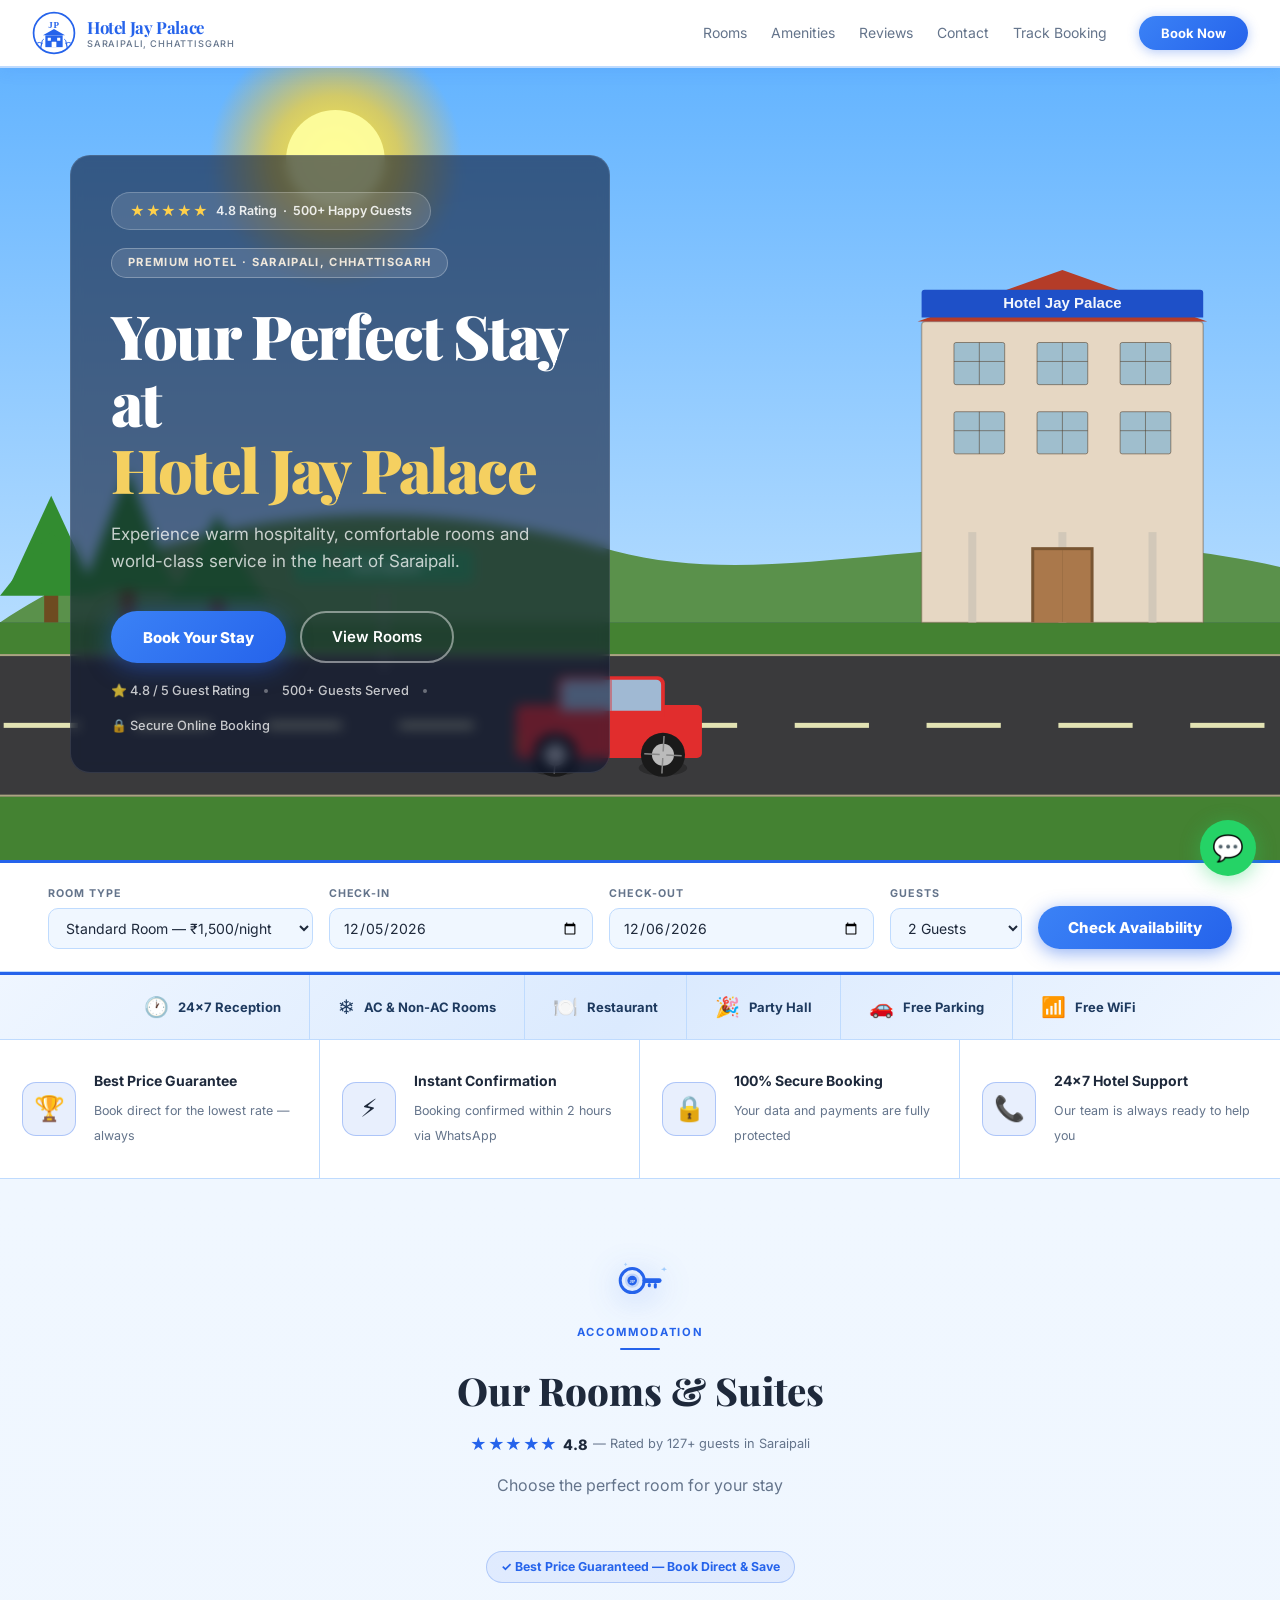
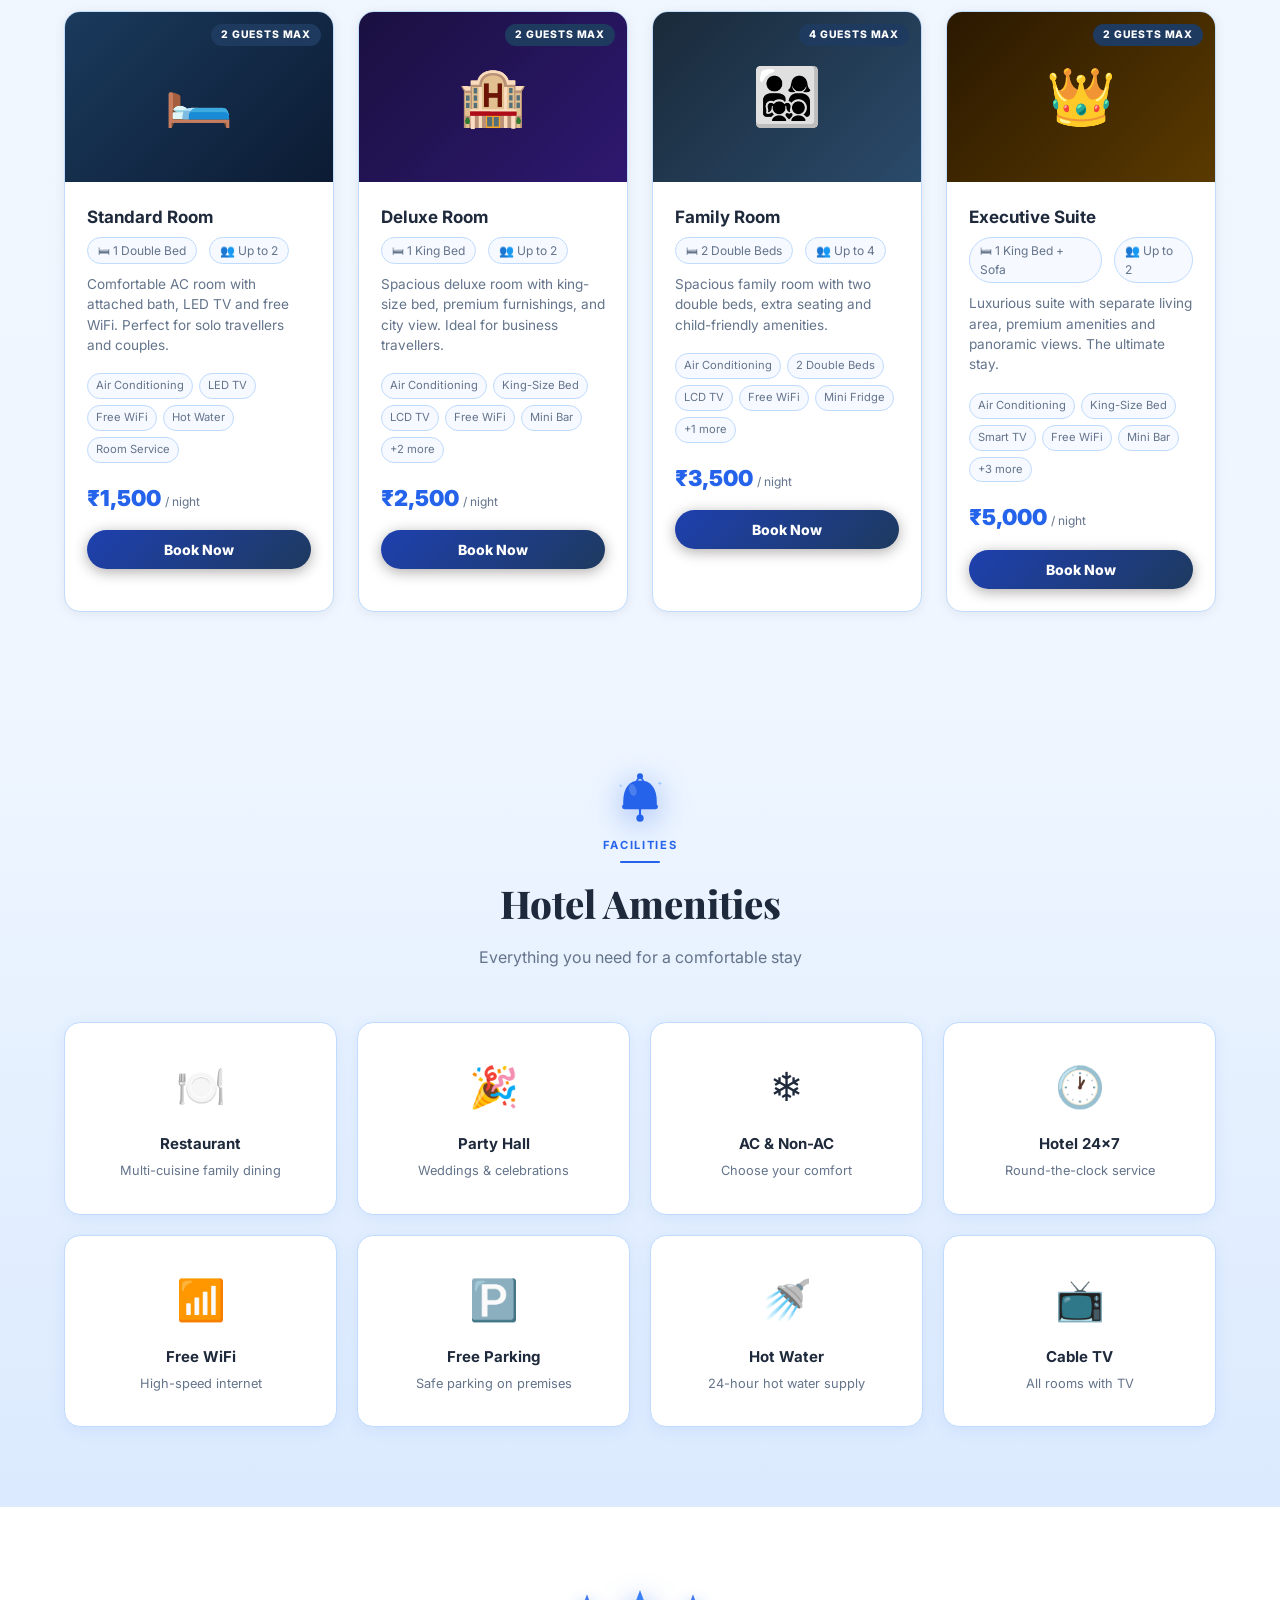
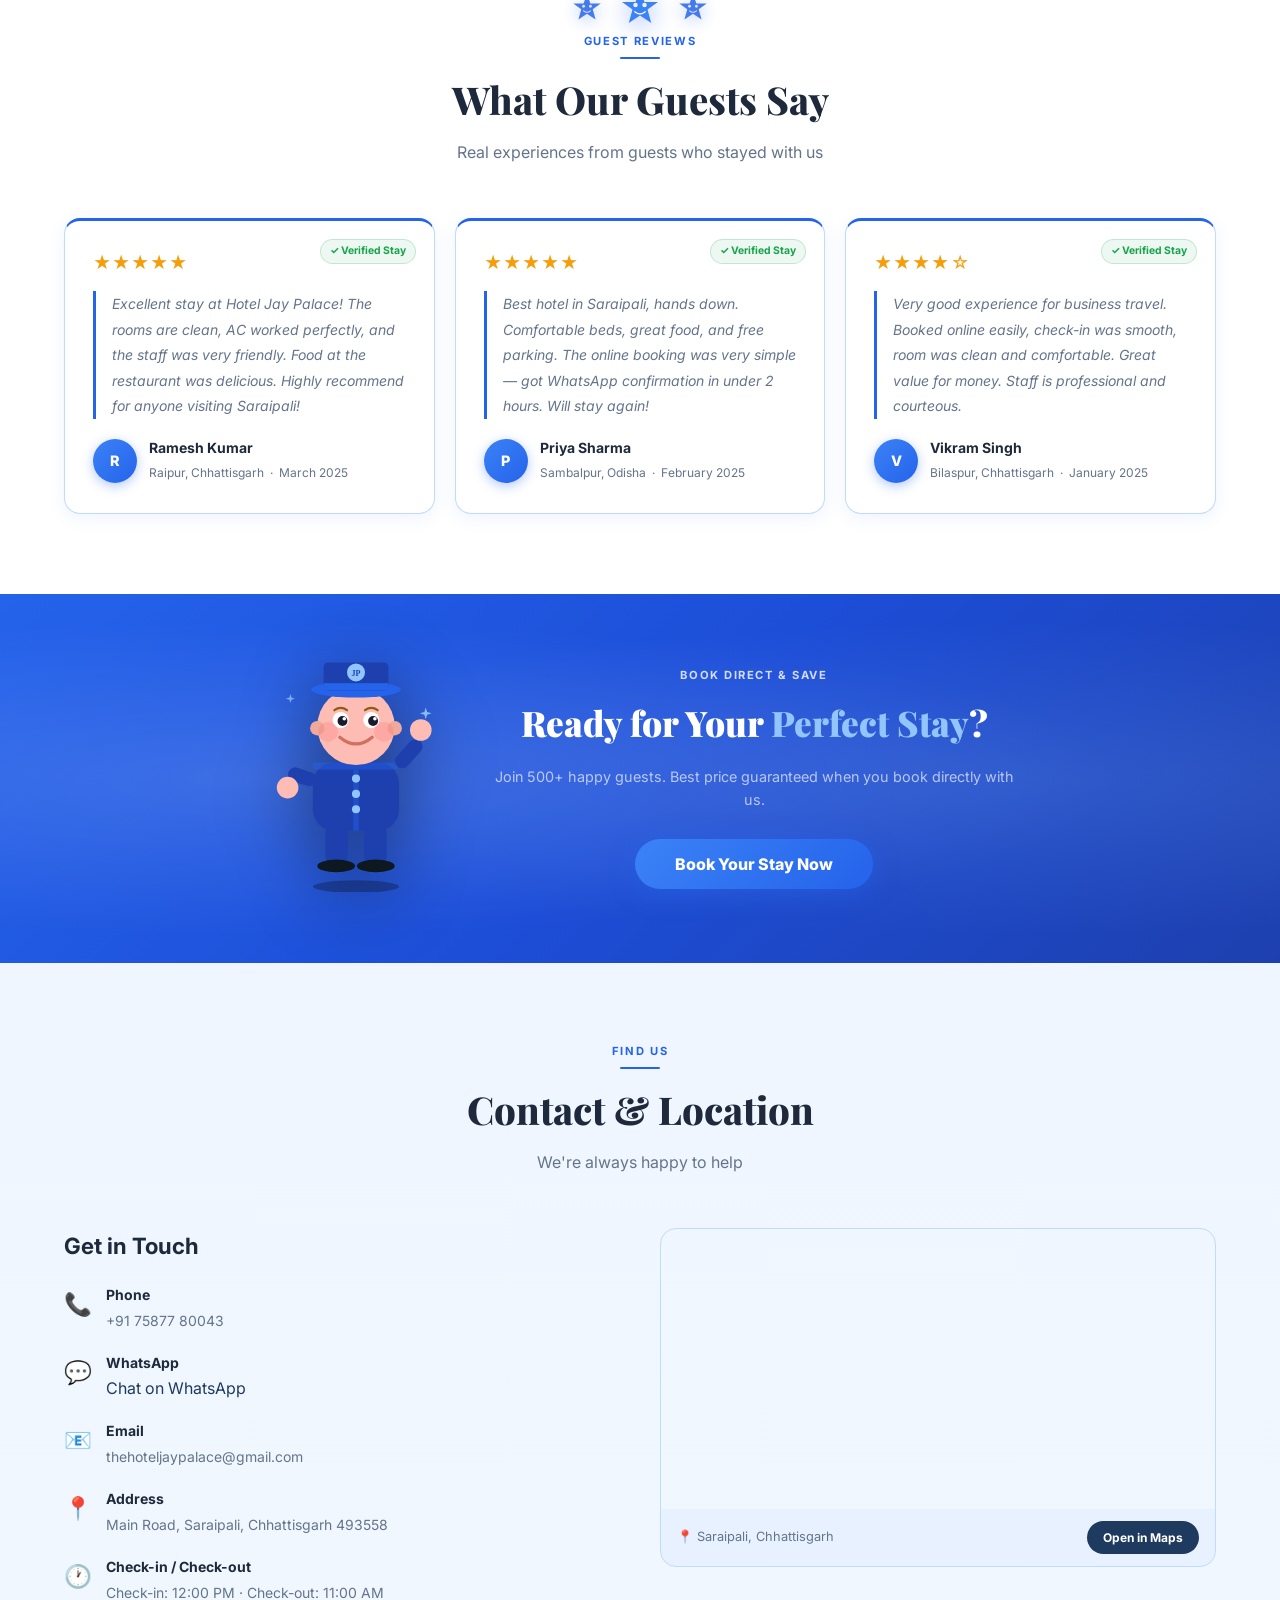
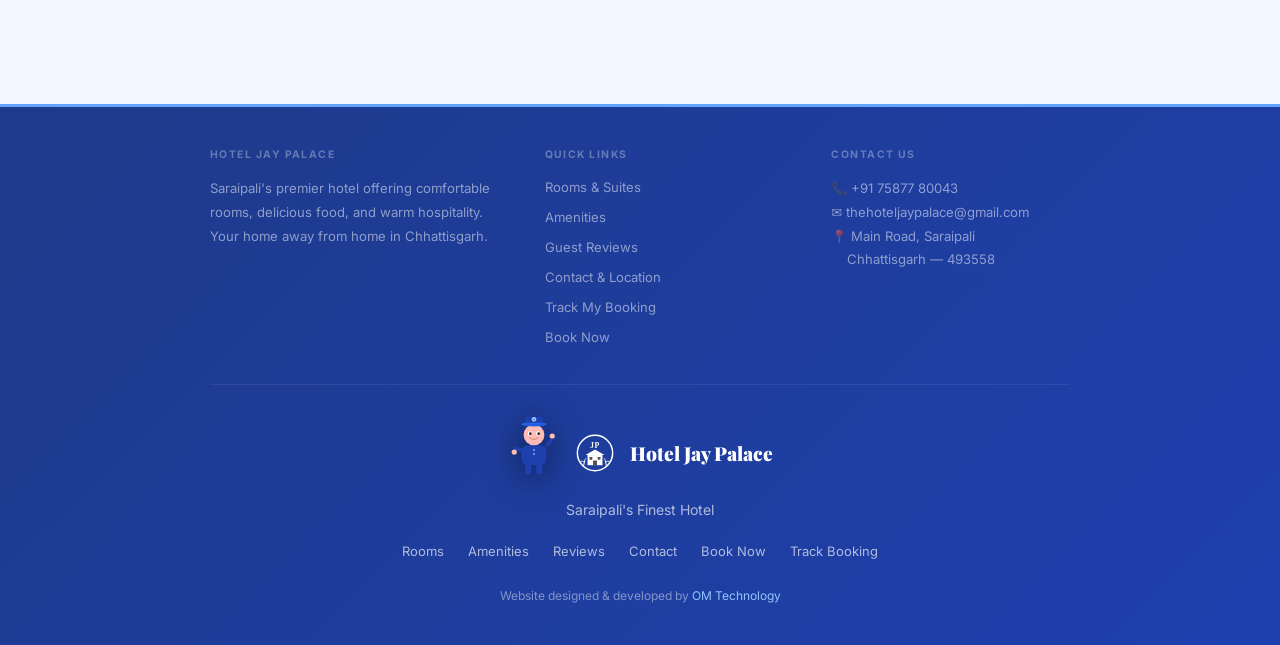
==== commit 500a73b5: "Add animated hero scene: car → hotel → night/sleep → morning → loop Replaces the blue gradient hero " ====
--- a/clients/jay-palace/index.html
+++ b/clients/jay-palace/index.html
@@ -57,25 +57,7 @@
 
 <!-- ── HERO ───────────────────────────────────────────────── -->
 <section class="hero">
-  <!-- Twinkling star particles -->
-  <div class="hero-star" style="width:3px;height:3px;top:12%;left:7%;animation-delay:0s"></div>
-  <div class="hero-star" style="width:2px;height:2px;top:25%;left:15%;animation-delay:.55s"></div>
-  <div class="hero-star" style="width:4px;height:4px;top:8%;left:30%;animation-delay:1.2s"></div>
-  <div class="hero-star" style="width:2px;height:2px;top:40%;left:4%;animation-delay:.85s"></div>
-  <div class="hero-star" style="width:3px;height:3px;top:17%;left:44%;animation-delay:.3s"></div>
-  <div class="hero-star" style="width:2px;height:2px;top:56%;left:11%;animation-delay:1.55s"></div>
-  <div class="hero-star" style="width:3px;height:3px;top:7%;left:60%;animation-delay:.7s"></div>
-  <div class="hero-star" style="width:4px;height:4px;top:32%;left:70%;animation-delay:1.05s"></div>
-  <div class="hero-star" style="width:2px;height:2px;top:20%;left:78%;animation-delay:.25s"></div>
-  <div class="hero-star" style="width:3px;height:3px;top:46%;left:85%;animation-delay:1.4s"></div>
-  <div class="hero-star" style="width:2px;height:2px;top:11%;left:92%;animation-delay:.9s"></div>
-  <div class="hero-star" style="width:3px;height:3px;top:62%;left:58%;animation-delay:1.85s"></div>
-  <div class="hero-star" style="width:2px;height:2px;top:74%;left:23%;animation-delay:.45s"></div>
-  <div class="hero-star" style="width:3px;height:3px;top:82%;left:42%;animation-delay:2.1s"></div>
-  <div class="hero-star" style="width:2px;height:2px;top:70%;left:75%;animation-delay:1.15s"></div>
-  <div class="hero-star" style="width:4px;height:4px;top:86%;left:90%;animation-delay:.6s"></div>
-  <div class="hero-star" style="width:2px;height:2px;top:50%;left:96%;animation-delay:1.75s"></div>
-  <div class="hero-star" style="width:3px;height:3px;top:78%;left:6%;animation-delay:2.35s"></div>
+  <!-- Animated scene canvas injected by hero-anim.js -->
 
   <div class="hero-inner">
     <!-- Left: text content -->
@@ -100,8 +82,8 @@
       </div>
     </div>
 
-    <!-- Right: animated mascot character -->
-    <div class="hero-mascot-wrap" aria-hidden="true">
+    <!-- Right: scene animation canvas fills background; spacer keeps layout balanced -->
+    <div class="hero-mascot-wrap" aria-hidden="true" style="visibility:hidden">
       <svg viewBox="0 0 200 260" fill="none" xmlns="http://www.w3.org/2000/svg">
         <!-- Shadow -->
         <ellipse cx="100" cy="254" rx="48" ry="7" fill="rgba(0,0,0,.28)"/>
@@ -928,6 +910,7 @@
   }
 })();
 </script>
+<script src="js/hero-anim.js" defer></script>
 
 </body>
 </html>
--- a/clients/jay-palace/css/style.css
+++ b/clients/jay-palace/css/style.css
@@ -76,43 +76,32 @@
 }
 .hero {
   min-height: 88vh;
-  background: linear-gradient(-45deg, #1E40AF, #2563EB, #1D6FD8, #1E3A8A, #2563EB);
-  background-size: 400% 400%;
-  animation: heroGradient 14s ease infinite;
+  background: #0c1b33;
   display: flex; align-items: center; justify-content: center;
   padding: 80px 24px;
   position: relative; overflow: hidden;
 }
-.hero::before {
-  content: '';
-  position: absolute; inset: 0;
-  background:
-    radial-gradient(ellipse at 12% 65%, rgba(255,255,255,.14) 0%, transparent 46%),
-    radial-gradient(ellipse at 88% 18%, rgba(147,197,253,.22) 0%, transparent 46%),
-    radial-gradient(ellipse at 50% 95%, rgba(255,255,255,.10) 0%, transparent 40%);
-  pointer-events: none;
-}
-.hero-star {
-  position: absolute; border-radius: 50%; background: #fff; pointer-events: none;
-}
-.hero-star:nth-child(odd)  { animation: starTwinkle 2.8s ease-in-out infinite; }
-.hero-star:nth-child(even) { animation: starTwinkle 4.2s ease-in-out infinite 1s; }
+.hero::before { display: none; }
 .hero-inner {
   position: relative; z-index: 1;
   display: flex; align-items: center; gap: 52px;
   max-width: 1140px; width: 100%;
 }
-.hero-content { flex: 1; text-align: left; }
+.hero-content {
+  flex: 1; text-align: left;
+  background: rgba(8, 18, 45, 0.58);
+  backdrop-filter: blur(6px);
+  -webkit-backdrop-filter: blur(6px);
+  border: 1px solid rgba(255,255,255,.10);
+  border-radius: 20px;
+  padding: 36px 40px;
+  max-width: 540px;
+}
 .hero-mascot-wrap {
   flex-shrink: 0; width: 260px;
-  animation: mascotFloat 3.4s ease-in-out infinite;
-  filter: drop-shadow(0 24px 50px rgba(0,0,0,.5));
-}
-.mascot-wave-arm {
-  transform-box: fill-box;
-  transform-origin: 15% 40%;
-  animation: mascotWaveArm .9s ease-in-out infinite;
-}
+  /* mascot is hidden — spacer only */
+}
+.mascot-wave-arm { display: none; }
 .hero-badge {
   display: inline-block;
   background: rgba(255,255,255,.12); border: 1px solid rgba(255,255,255,.28);
@@ -579,30 +568,30 @@
 .hero-trust-sep { width: 4px; height: 4px; background: rgba(255,255,255,.35); border-radius: 50%; flex-shrink: 0; }
 
 /* ── BOOKING STEP INDICATOR ──────────────────────────────── */
-.booking-steps { display: flex; align-items: center; padding: 16px 32px; background: rgba(255,255,255,.05); border-bottom: 1px solid rgba(255,255,255,.08); }
+.booking-steps { display: flex; align-items: center; padding: 16px 32px; background: #1a44c8; border-bottom: 1px solid rgba(255,255,255,.12); }
 .bstep { display: flex; align-items: center; gap: 9px; }
 .bstep-num {
   width: 32px; height: 32px; border-radius: 50%;
-  background: rgba(255,255,255,.15); border: 2px solid rgba(255,255,255,.35);
-  color: rgba(255,255,255,.70); font-size: .8rem; font-weight: 800;
+  background: rgba(255,255,255,.18); border: 2px solid rgba(255,255,255,.40);
+  color: rgba(255,255,255,.80); font-size: .8rem; font-weight: 800;
   display: flex; align-items: center; justify-content: center;
   transition: background .3s, border-color .3s;
 }
 .bstep.active .bstep-num { background: #FFFFFF; color: #2563EB; border-color: #FFFFFF; box-shadow: 0 0 0 4px rgba(255,255,255,.25); }
 .bstep.done .bstep-num { background: #16a34a; border-color: #16a34a; color: #fff; }
-.bstep-label { font-size: .78rem; font-weight: 700; color: rgba(255,255,255,.60); transition: color .3s; }
+.bstep-label { font-size: .78rem; font-weight: 700; color: rgba(255,255,255,.70); transition: color .3s; }
 .bstep.active .bstep-label { color: #FFFFFF; }
-.bstep.done .bstep-label { color: rgba(255,255,255,.80); }
-.bstep-line { flex: 1; height: 2px; background: rgba(255,255,255,.20); margin: 0 12px; }
+.bstep.done .bstep-label { color: rgba(255,255,255,.90); }
+.bstep-line { flex: 1; height: 2px; background: rgba(255,255,255,.25); margin: 0 12px; }
 
 /* ── MODAL TRUST BADGES ──────────────────────────────────── */
 .modal-trust-row {
   display: flex; flex-wrap: wrap; gap: 8px; padding: 12px 32px;
-  background: rgba(255,255,255,.04); border-bottom: 1px solid rgba(255,255,255,.07);
+  background: #163ba8; border-bottom: 1px solid rgba(255,255,255,.10);
 }
 .mtrust-badge {
-  font-size: .67rem; font-weight: 700; color: rgba(255,255,255,.70);
-  background: rgba(255,255,255,.09); border: 1px solid rgba(255,255,255,.14);
+  font-size: .67rem; font-weight: 700; color: rgba(255,255,255,.85);
+  background: rgba(255,255,255,.12); border: 1px solid rgba(255,255,255,.22);
   padding: 4px 10px; border-radius: 9999px; letter-spacing: .02em;
 }
 
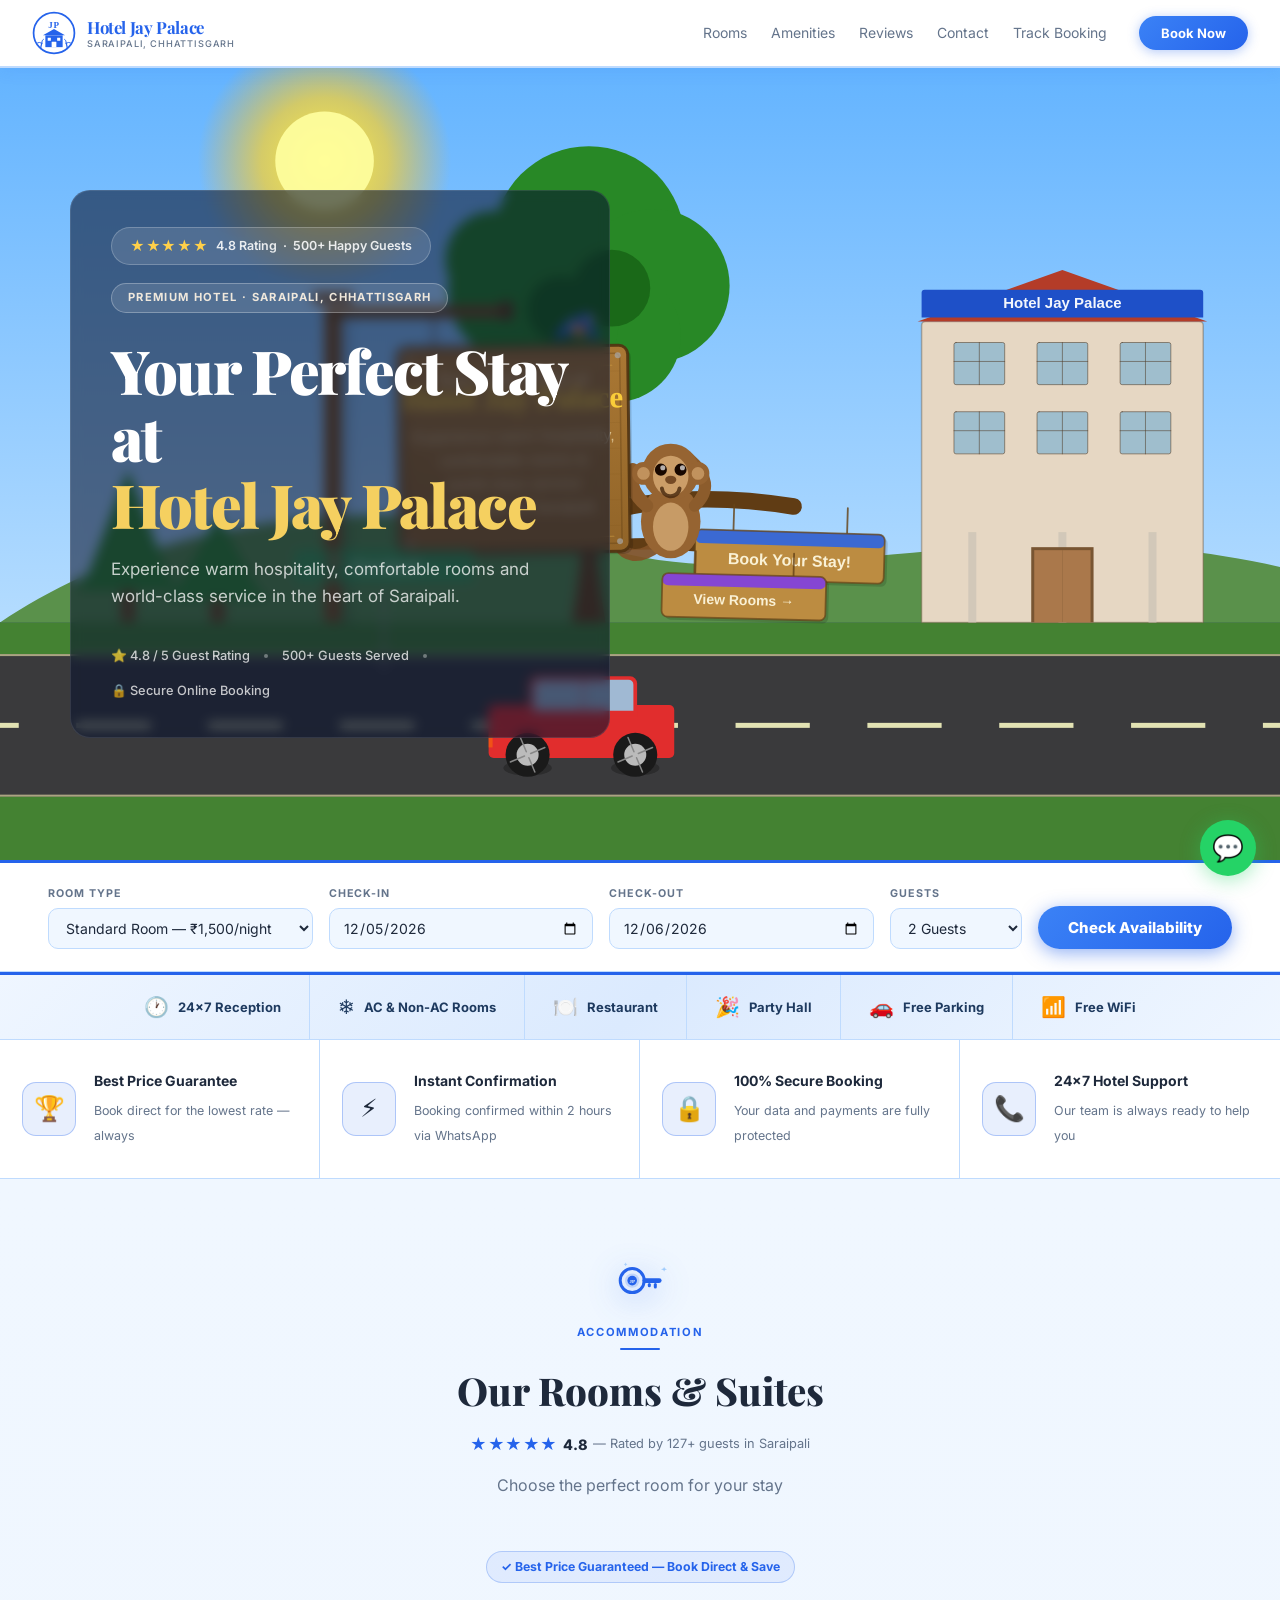
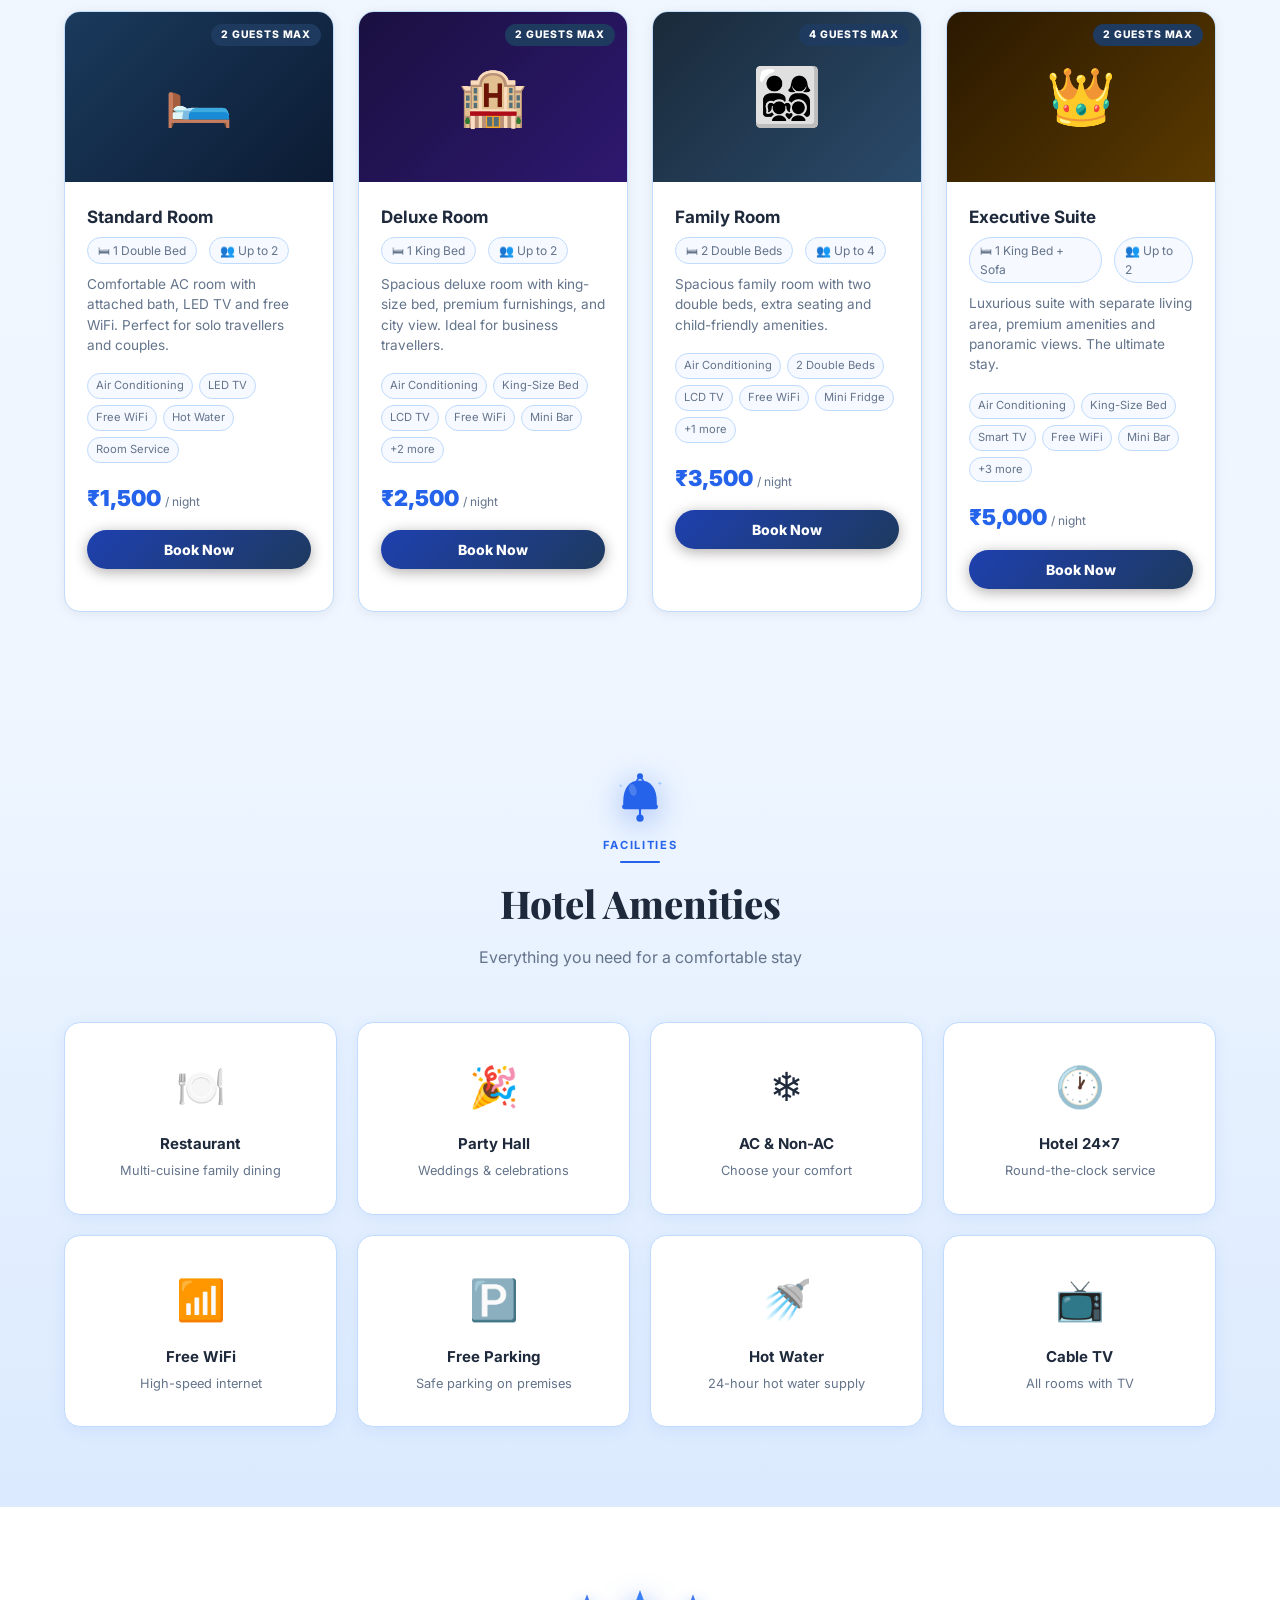
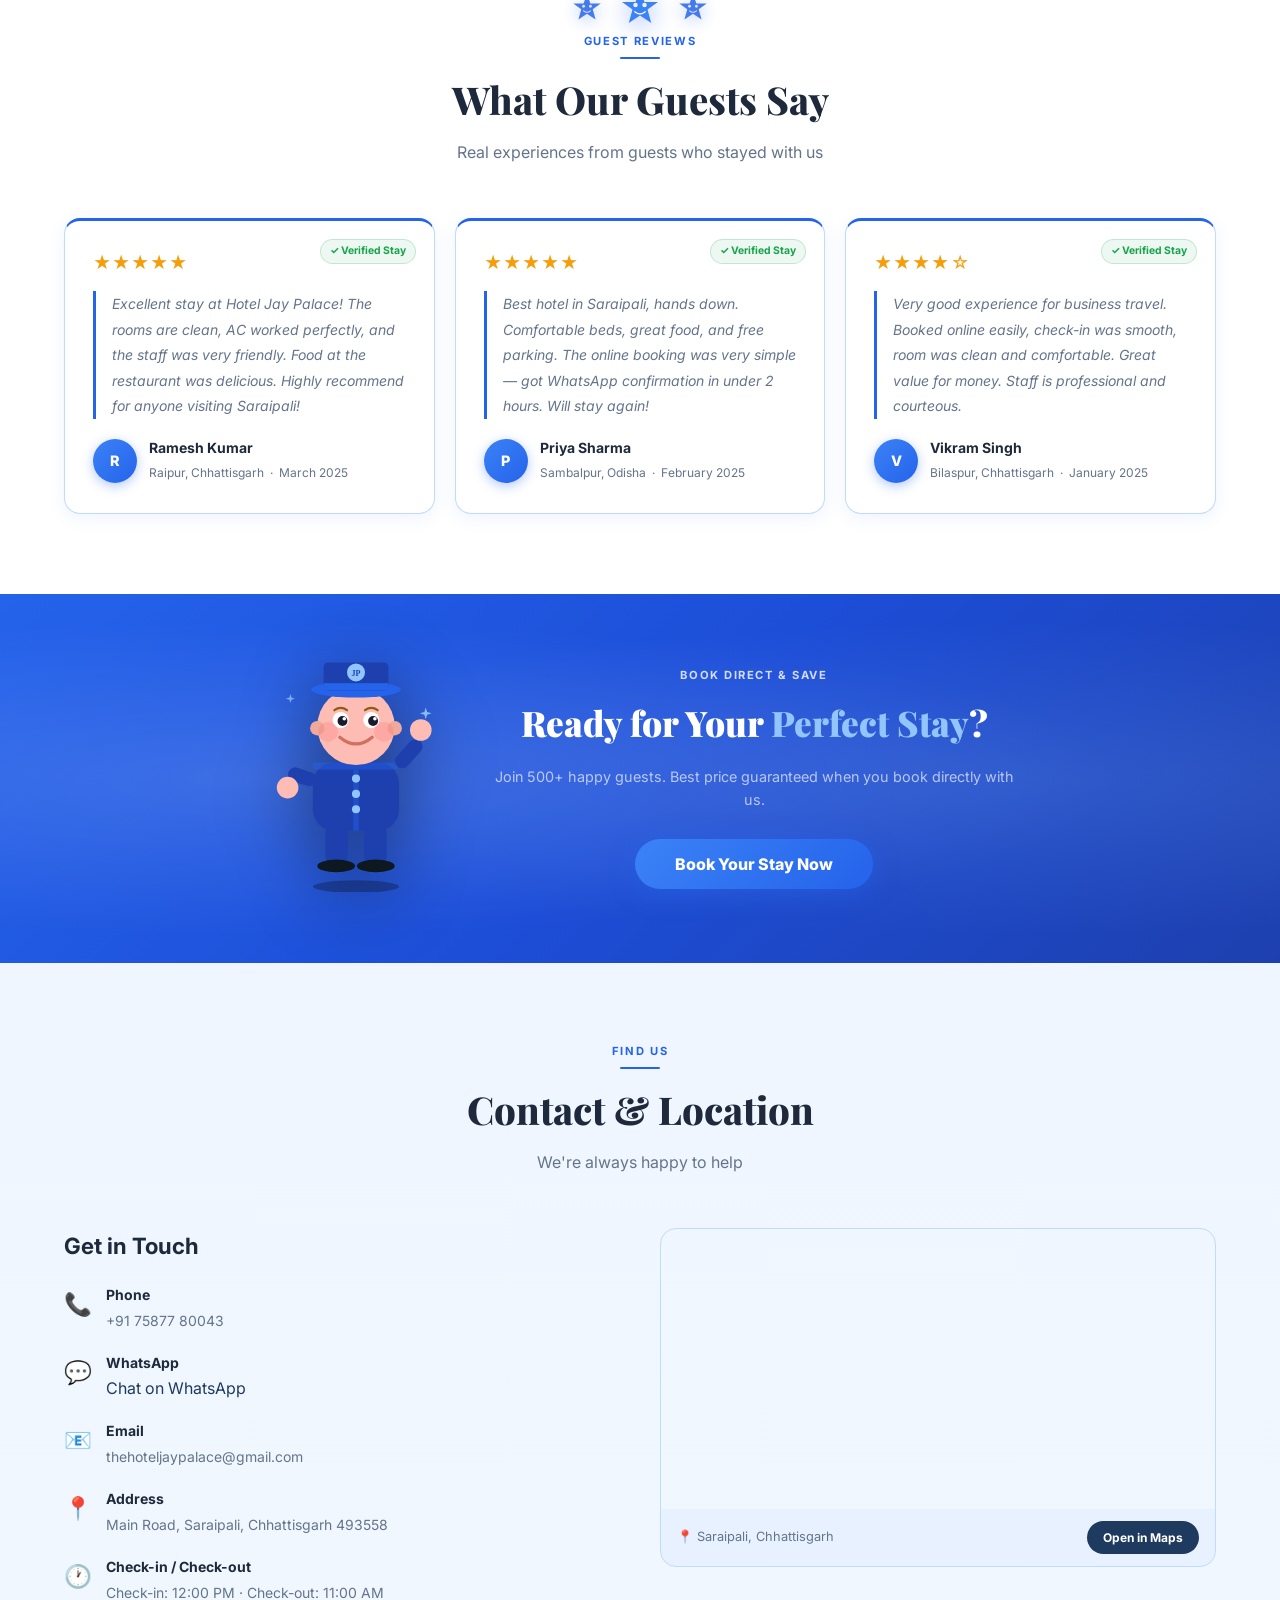
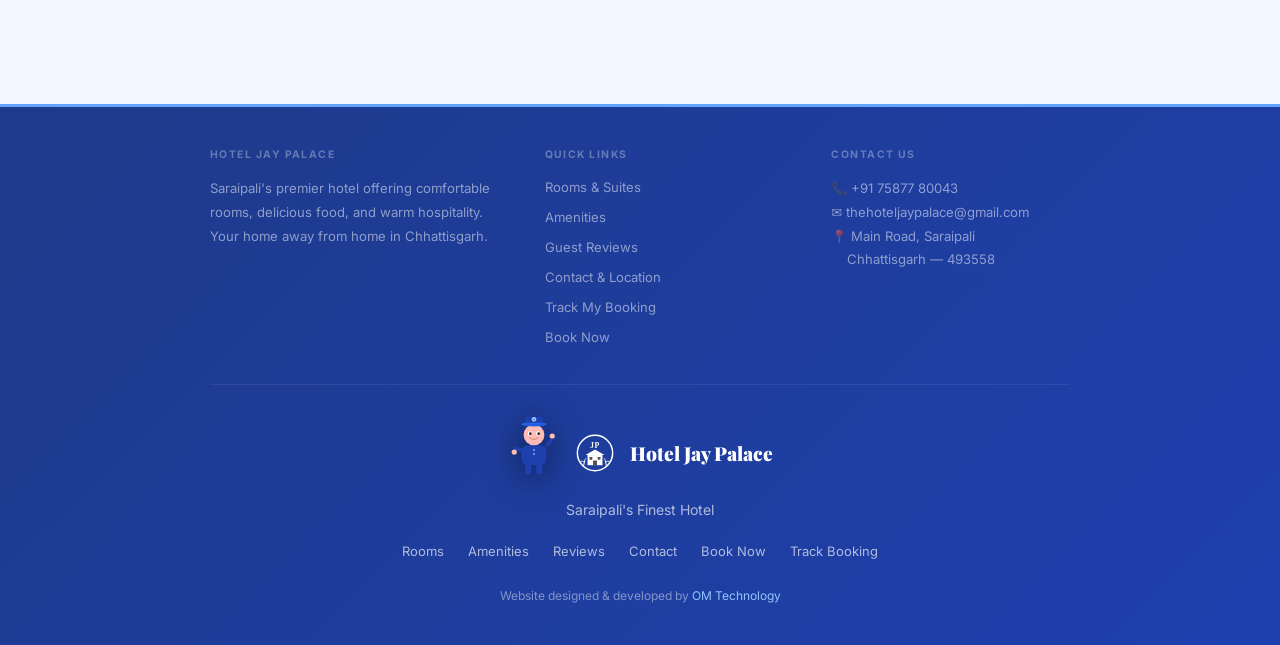
==== commit a5b1247e: "Move monkey tree to open area and make signs clickable buttons - Relocate monkey tree from W*0.055 t" ====
--- a/clients/jay-palace/index.html
+++ b/clients/jay-palace/index.html
@@ -58,6 +58,10 @@
 <!-- ── HERO ───────────────────────────────────────────────── -->
 <section class="hero">
   <!-- Animated scene canvas injected by hero-anim.js -->
+
+  <!-- Transparent click overlays aligned to canvas monkey sign positions -->
+  <button class="monkey-sign-btn book-sign-btn" onclick="openBookingModal()" aria-label="Book Your Stay"></button>
+  <a class="monkey-sign-btn rooms-sign-btn" href="#rooms" aria-label="View Rooms"></a>
 
   <div class="hero-inner">
     <!-- Left: text content -->
--- a/clients/jay-palace/css/style.css
+++ b/clients/jay-palace/css/style.css
@@ -117,6 +117,27 @@
 .hero h1 em { font-style: normal; color: #F5D060; }
 .hero p { font-size: 1.0625rem; color: rgba(255,255,255,.75); margin-bottom: 36px; max-width: 480px; }
 .hero-btns { display: flex; gap: 14px; flex-wrap: wrap; }
+
+/* Monkey sign overlay buttons — align to canvas sign positions (fractions of canvas = hero %) */
+.monkey-sign-btn {
+  position: absolute;
+  z-index: 5;
+  cursor: pointer;
+  background: transparent;
+  border: none;
+  border-radius: 10px;
+  padding: 0;
+  display: none; /* hidden on mobile, shown on desktop below */
+  transition: background 0.18s, box-shadow 0.18s;
+}
+.monkey-sign-btn:hover {
+  background: rgba(255, 255, 255, 0.14);
+  box-shadow: 0 0 0 2px rgba(255, 255, 255, 0.28);
+}
+/* "Book Your Stay!" board — matches canvas sign at tx=0.46 */
+.book-sign-btn  { left: 54.4%; top: 58.6%; width: 14.8%; height: 6.2%;  }
+/* "View Rooms →" board */
+.rooms-sign-btn { left: 51.8%; top: 64.0%; width: 12.8%; height: 5.5%; }
 @keyframes btn-glow {
   0%, 100% {
     box-shadow: 0 4px 22px rgba(37,99,235,.55),
@@ -820,6 +841,12 @@
   .reviews-grid { grid-template-columns: 1fr; }
   .footer-top { grid-template-columns: 1fr 1fr; gap: 28px; }
 }
+/* Desktop: show monkey overlays, hide HTML hero buttons */
+@media (min-width: 641px) {
+  .monkey-sign-btn { display: block; }
+  .hero-btns { display: none; }
+}
+
 @media (max-width: 640px) {
   .header { padding: 0 16px; }
   .header-nav { display: none; }
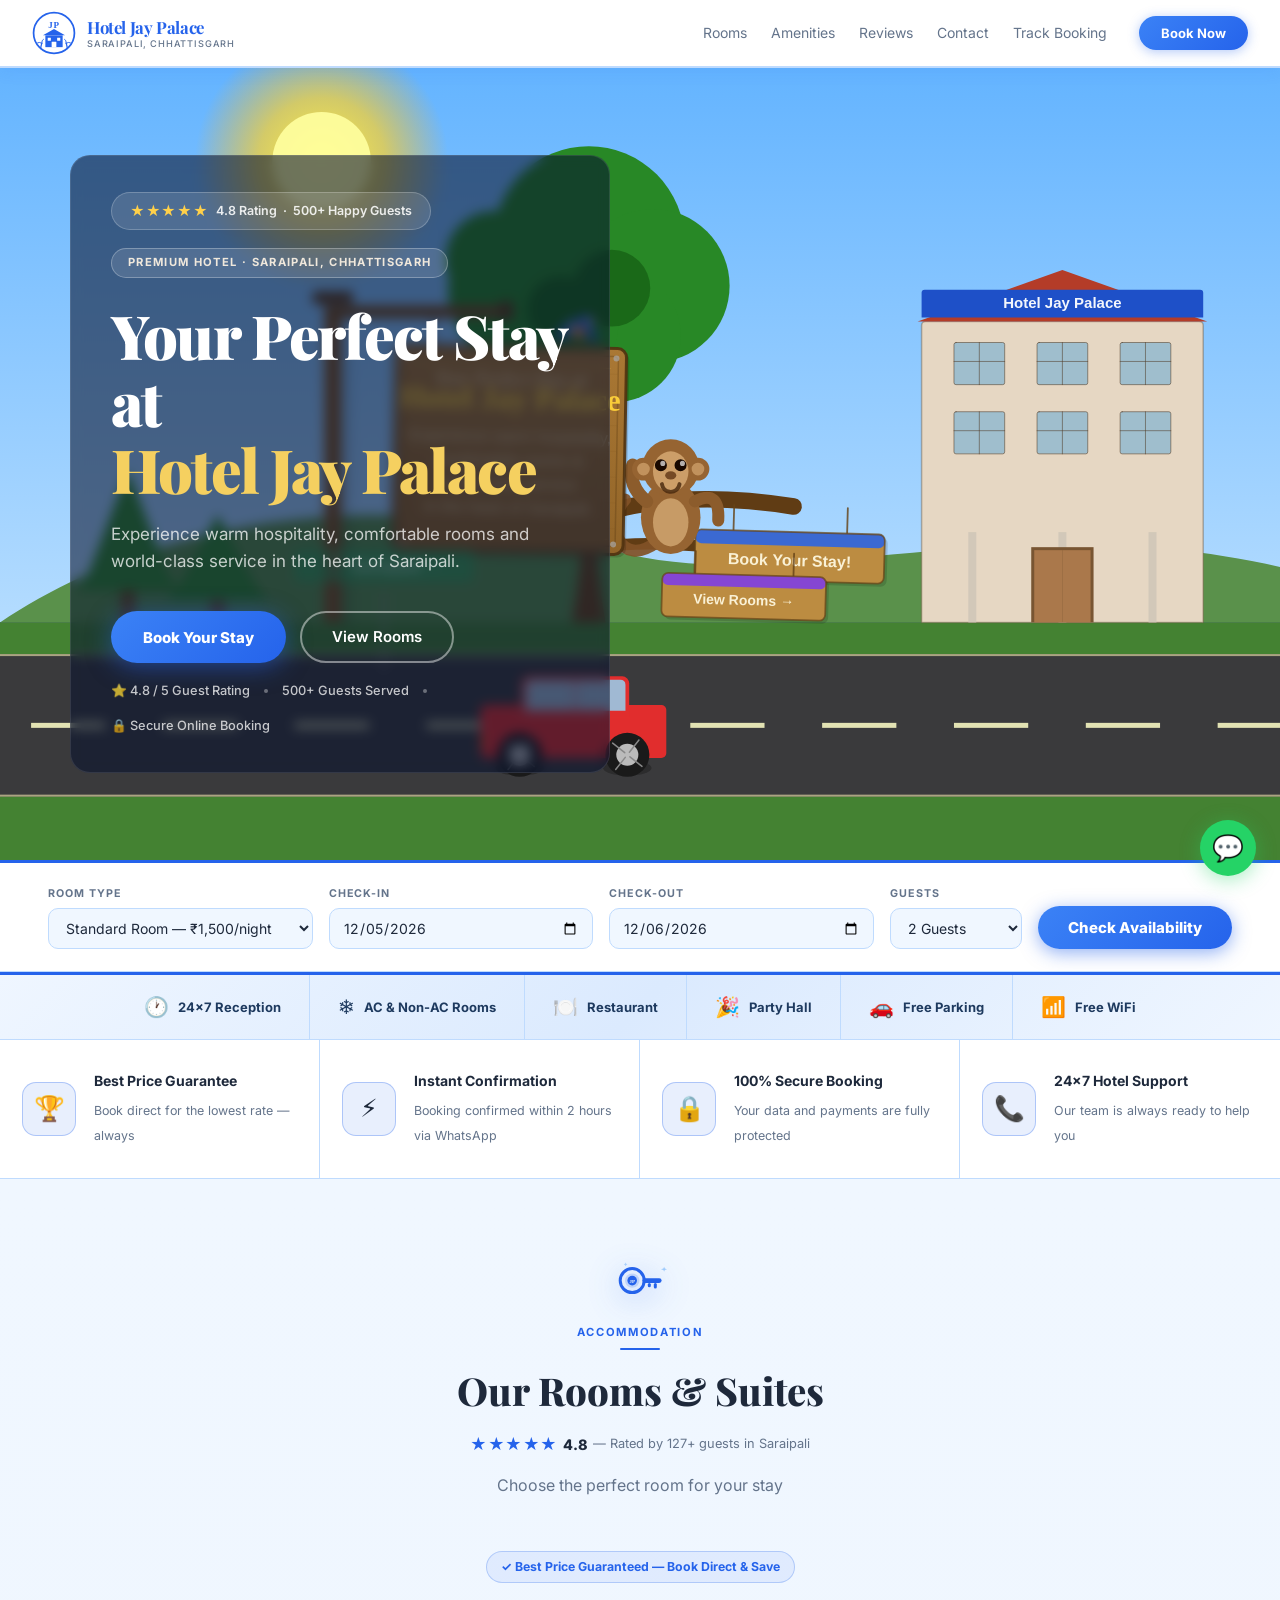
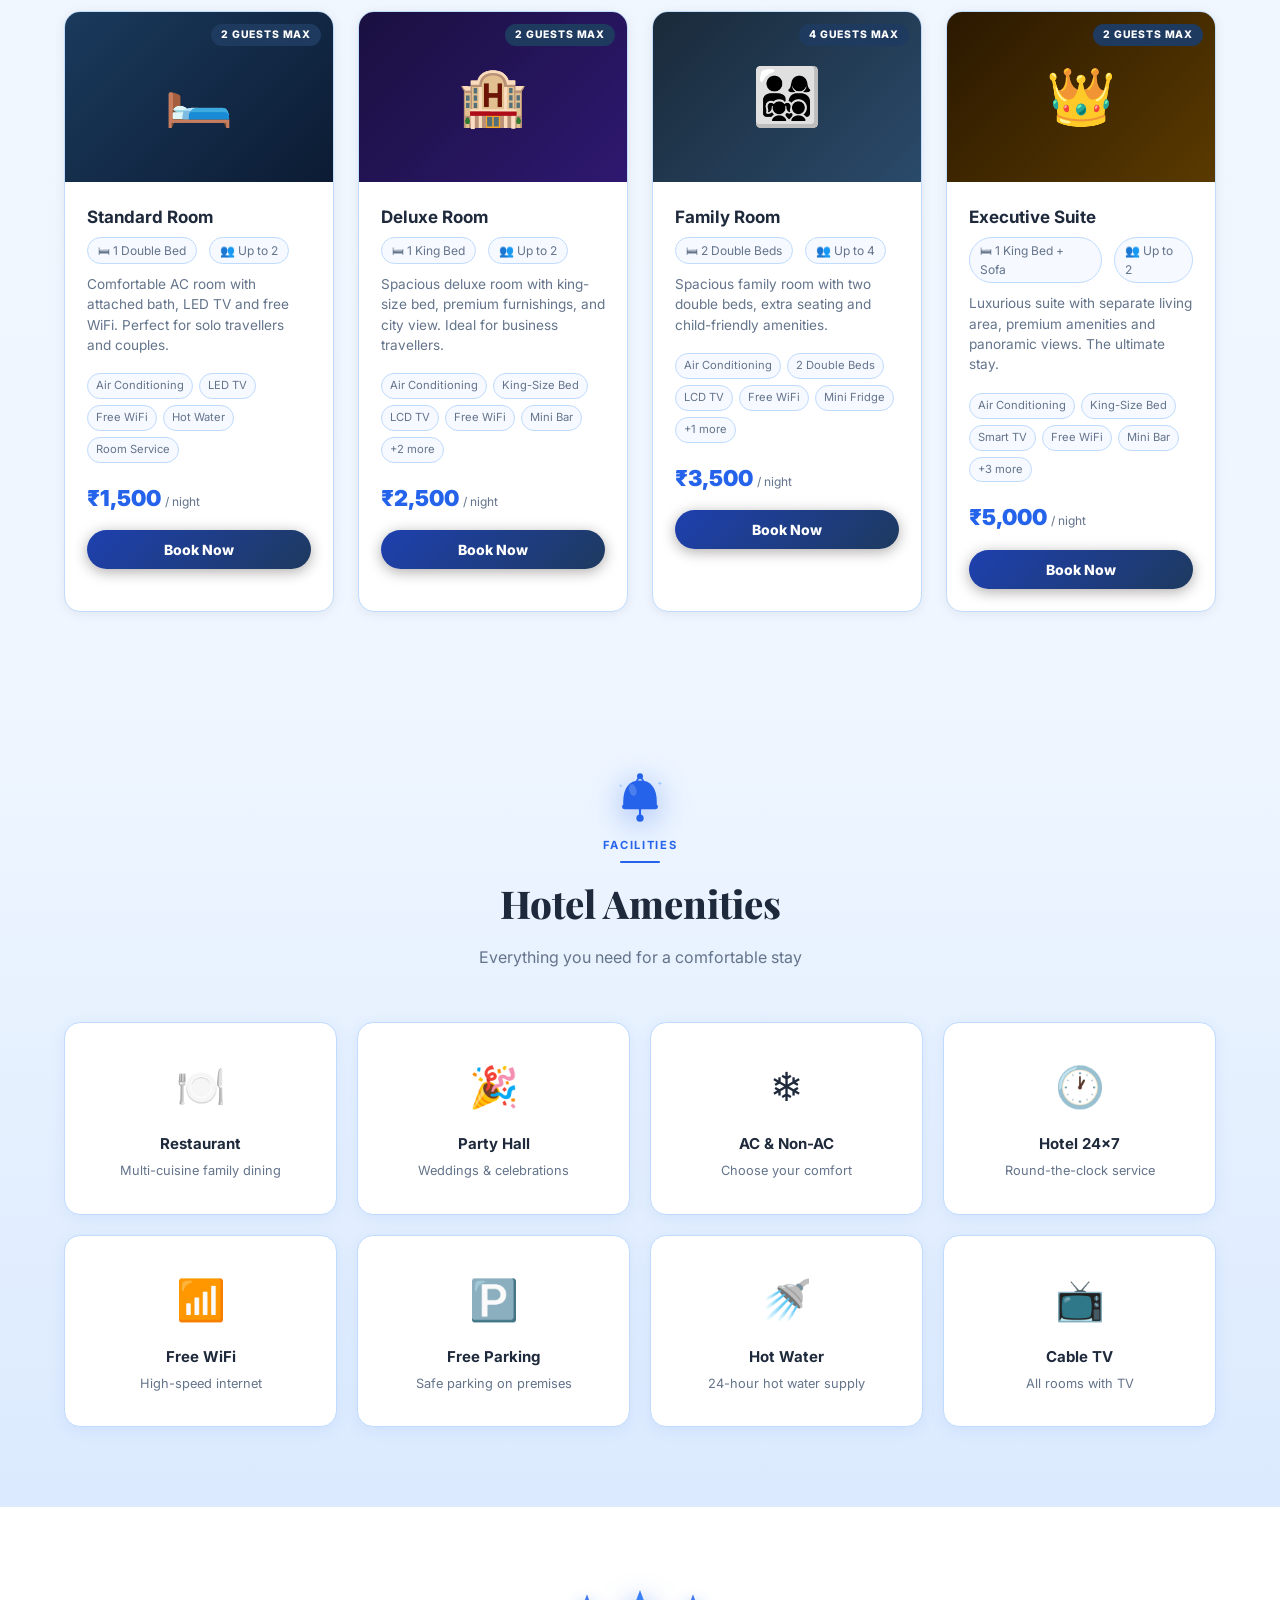
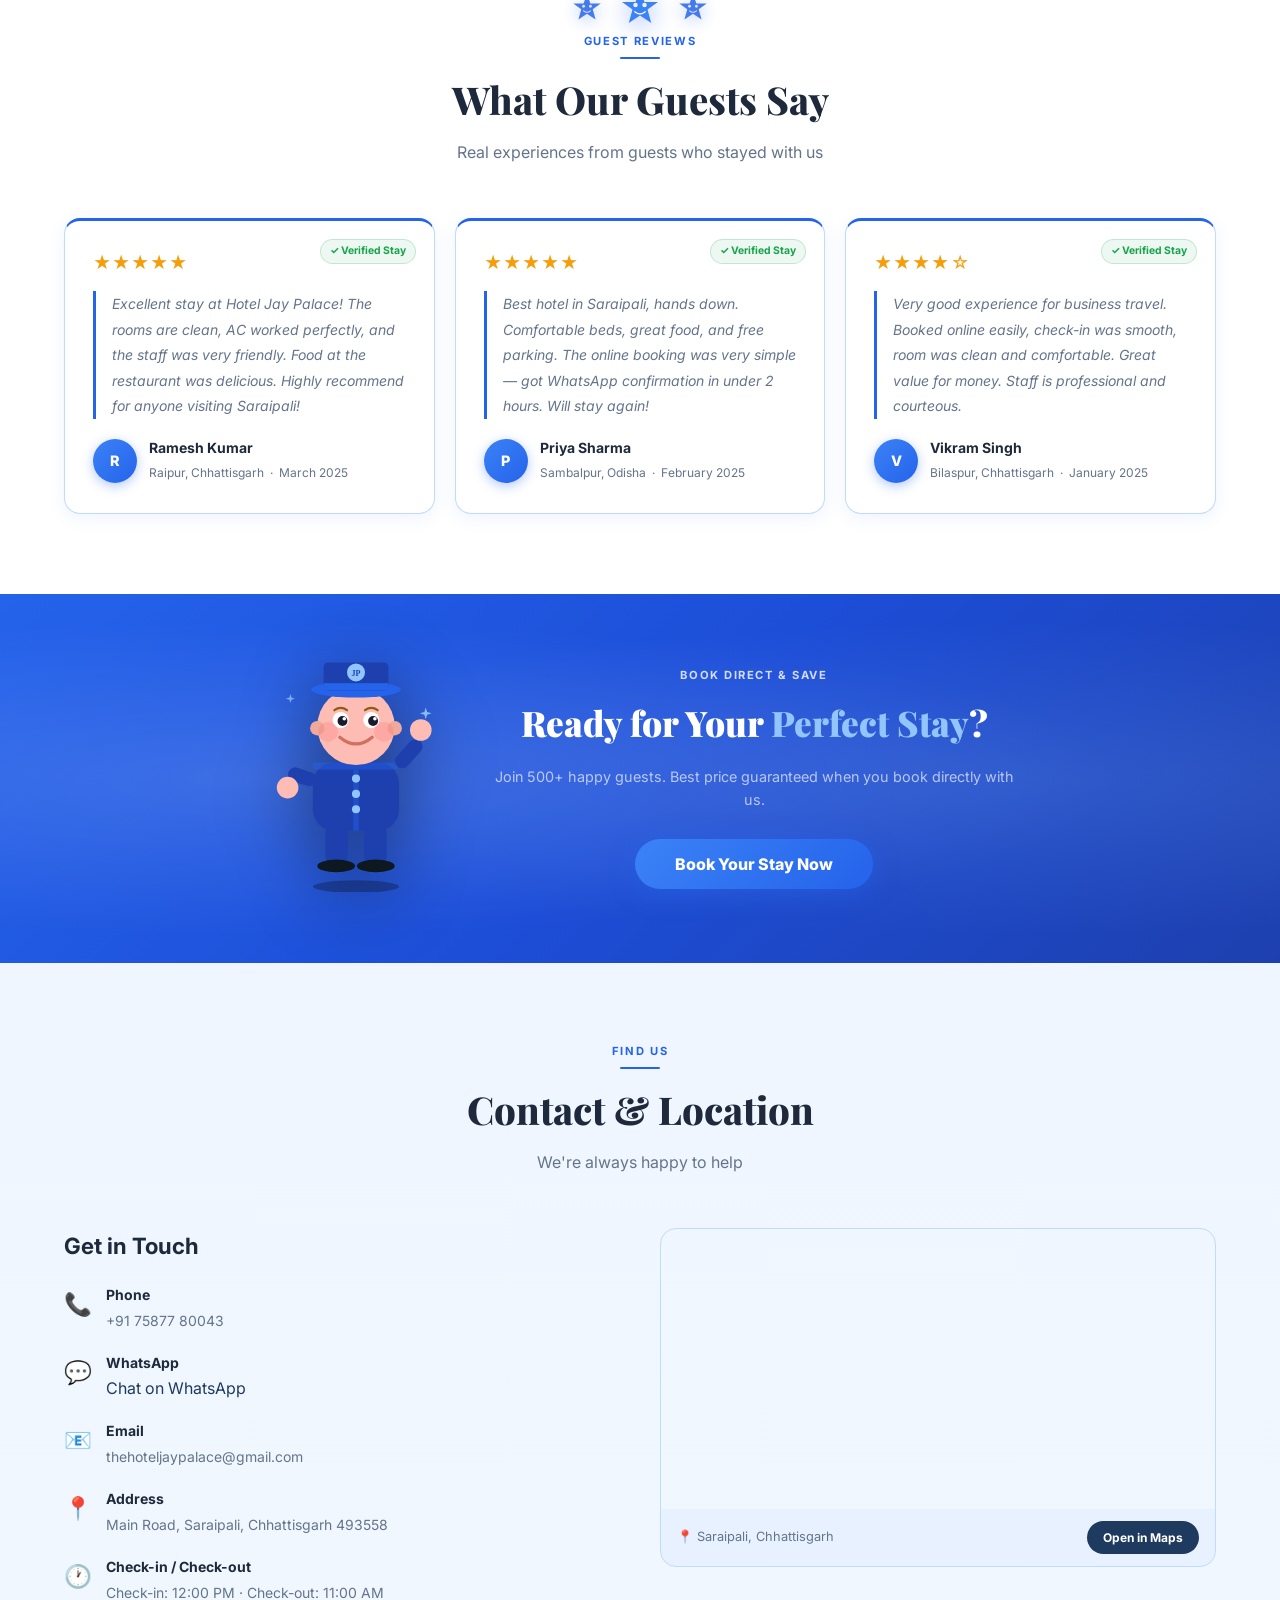
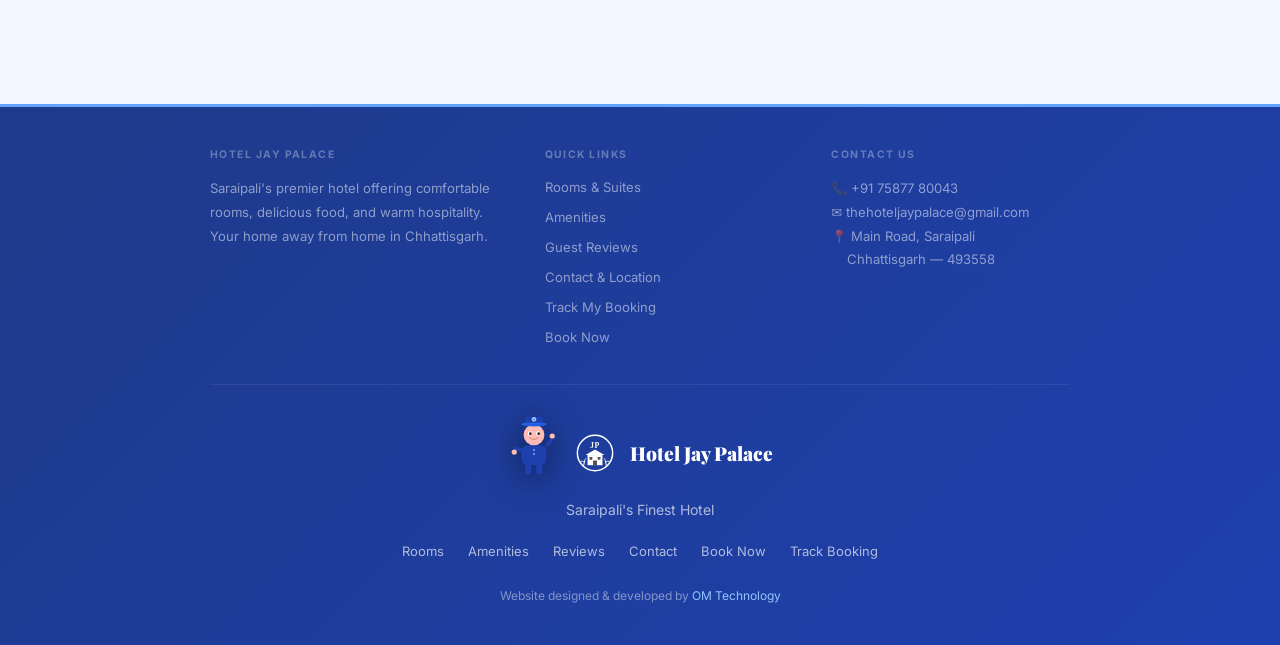
==== commit b1491235: "Remove transparent monkey sign overlay buttons Co-Authored-By: Claude Sonnet 4.6 <noreply@anthropic." ====
--- a/clients/jay-palace/index.html
+++ b/clients/jay-palace/index.html
@@ -58,10 +58,6 @@
 <!-- ── HERO ───────────────────────────────────────────────── -->
 <section class="hero">
   <!-- Animated scene canvas injected by hero-anim.js -->
-
-  <!-- Transparent click overlays aligned to canvas monkey sign positions -->
-  <button class="monkey-sign-btn book-sign-btn" onclick="openBookingModal()" aria-label="Book Your Stay"></button>
-  <a class="monkey-sign-btn rooms-sign-btn" href="#rooms" aria-label="View Rooms"></a>
 
   <div class="hero-inner">
     <!-- Left: text content -->
--- a/clients/jay-palace/css/style.css
+++ b/clients/jay-palace/css/style.css
@@ -118,26 +118,6 @@
 .hero p { font-size: 1.0625rem; color: rgba(255,255,255,.75); margin-bottom: 36px; max-width: 480px; }
 .hero-btns { display: flex; gap: 14px; flex-wrap: wrap; }
 
-/* Monkey sign overlay buttons — align to canvas sign positions (fractions of canvas = hero %) */
-.monkey-sign-btn {
-  position: absolute;
-  z-index: 5;
-  cursor: pointer;
-  background: transparent;
-  border: none;
-  border-radius: 10px;
-  padding: 0;
-  display: none; /* hidden on mobile, shown on desktop below */
-  transition: background 0.18s, box-shadow 0.18s;
-}
-.monkey-sign-btn:hover {
-  background: rgba(255, 255, 255, 0.14);
-  box-shadow: 0 0 0 2px rgba(255, 255, 255, 0.28);
-}
-/* "Book Your Stay!" board — matches canvas sign at tx=0.46 */
-.book-sign-btn  { left: 54.4%; top: 58.6%; width: 14.8%; height: 6.2%;  }
-/* "View Rooms →" board */
-.rooms-sign-btn { left: 51.8%; top: 64.0%; width: 12.8%; height: 5.5%; }
 @keyframes btn-glow {
   0%, 100% {
     box-shadow: 0 4px 22px rgba(37,99,235,.55),
@@ -841,12 +821,6 @@
   .reviews-grid { grid-template-columns: 1fr; }
   .footer-top { grid-template-columns: 1fr 1fr; gap: 28px; }
 }
-/* Desktop: show monkey overlays, hide HTML hero buttons */
-@media (min-width: 641px) {
-  .monkey-sign-btn { display: block; }
-  .hero-btns { display: none; }
-}
-
 @media (max-width: 640px) {
   .header { padding: 0 16px; }
   .header-nav { display: none; }
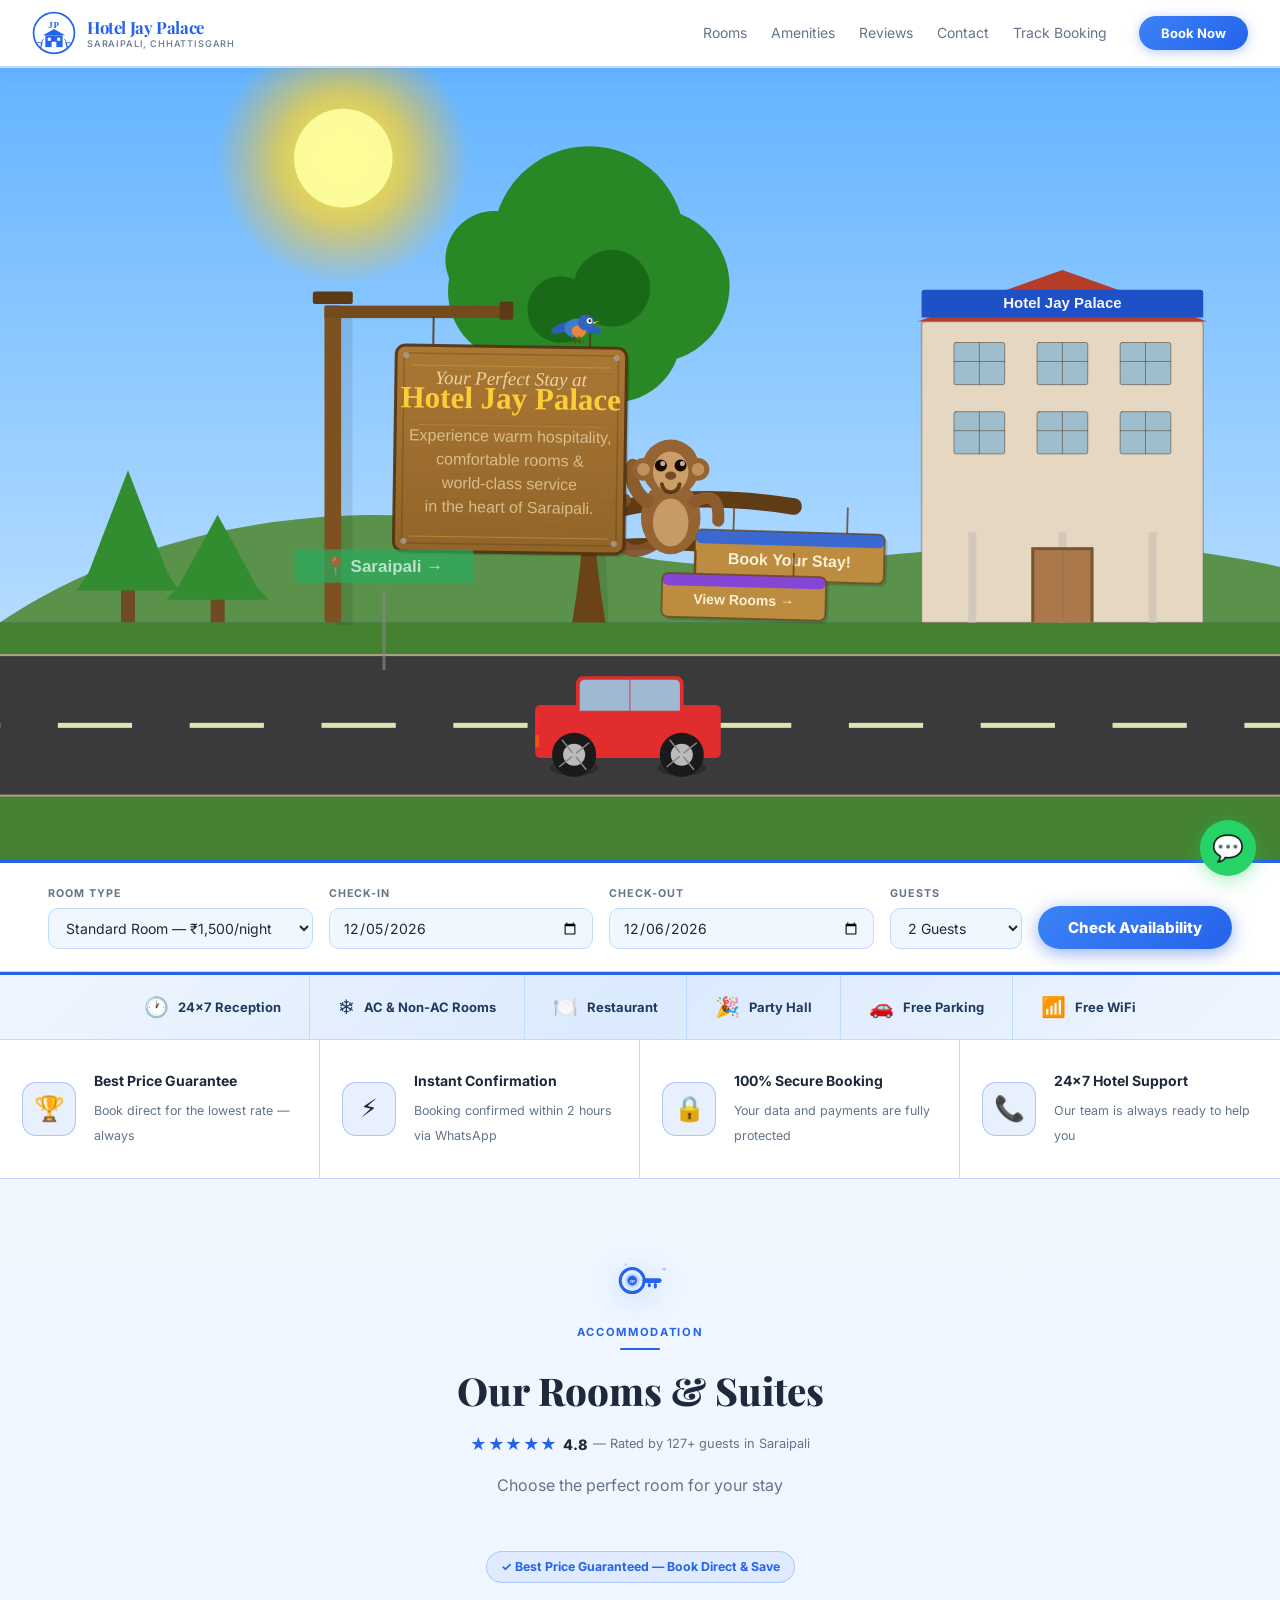
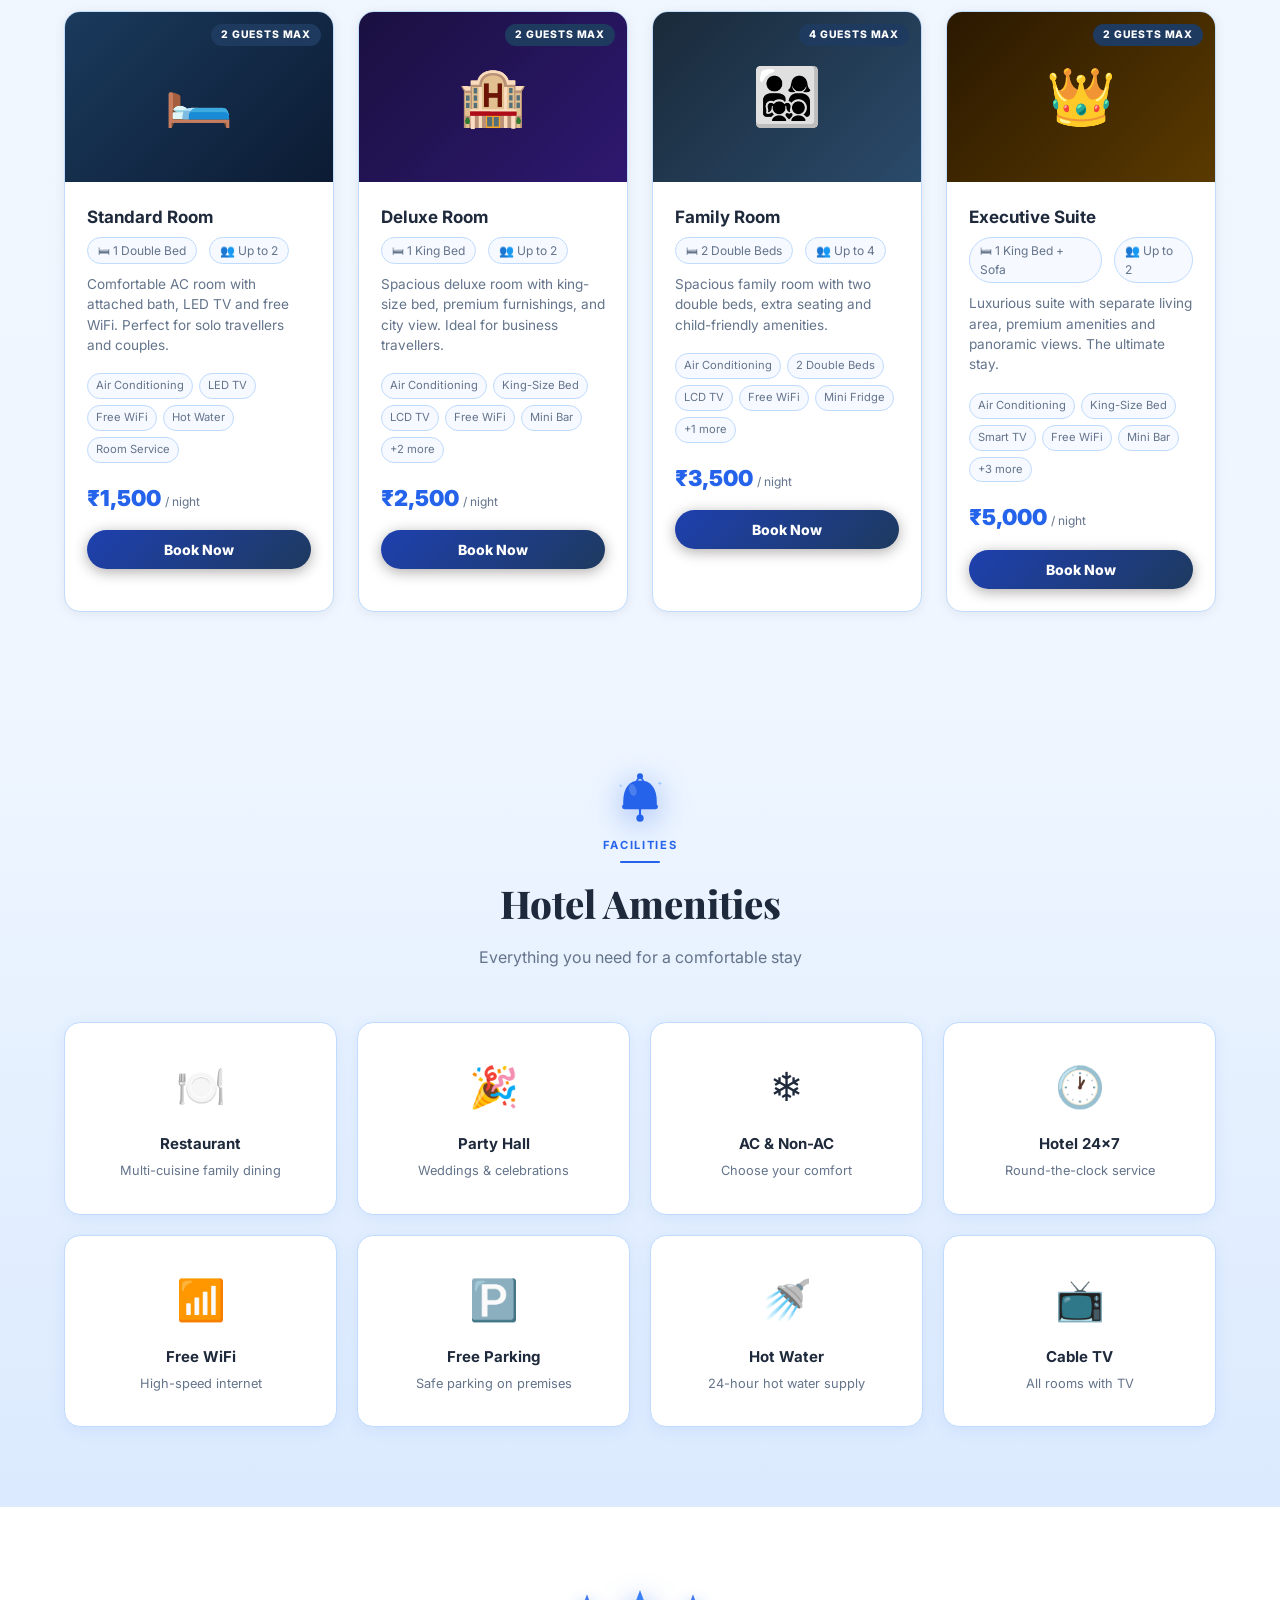
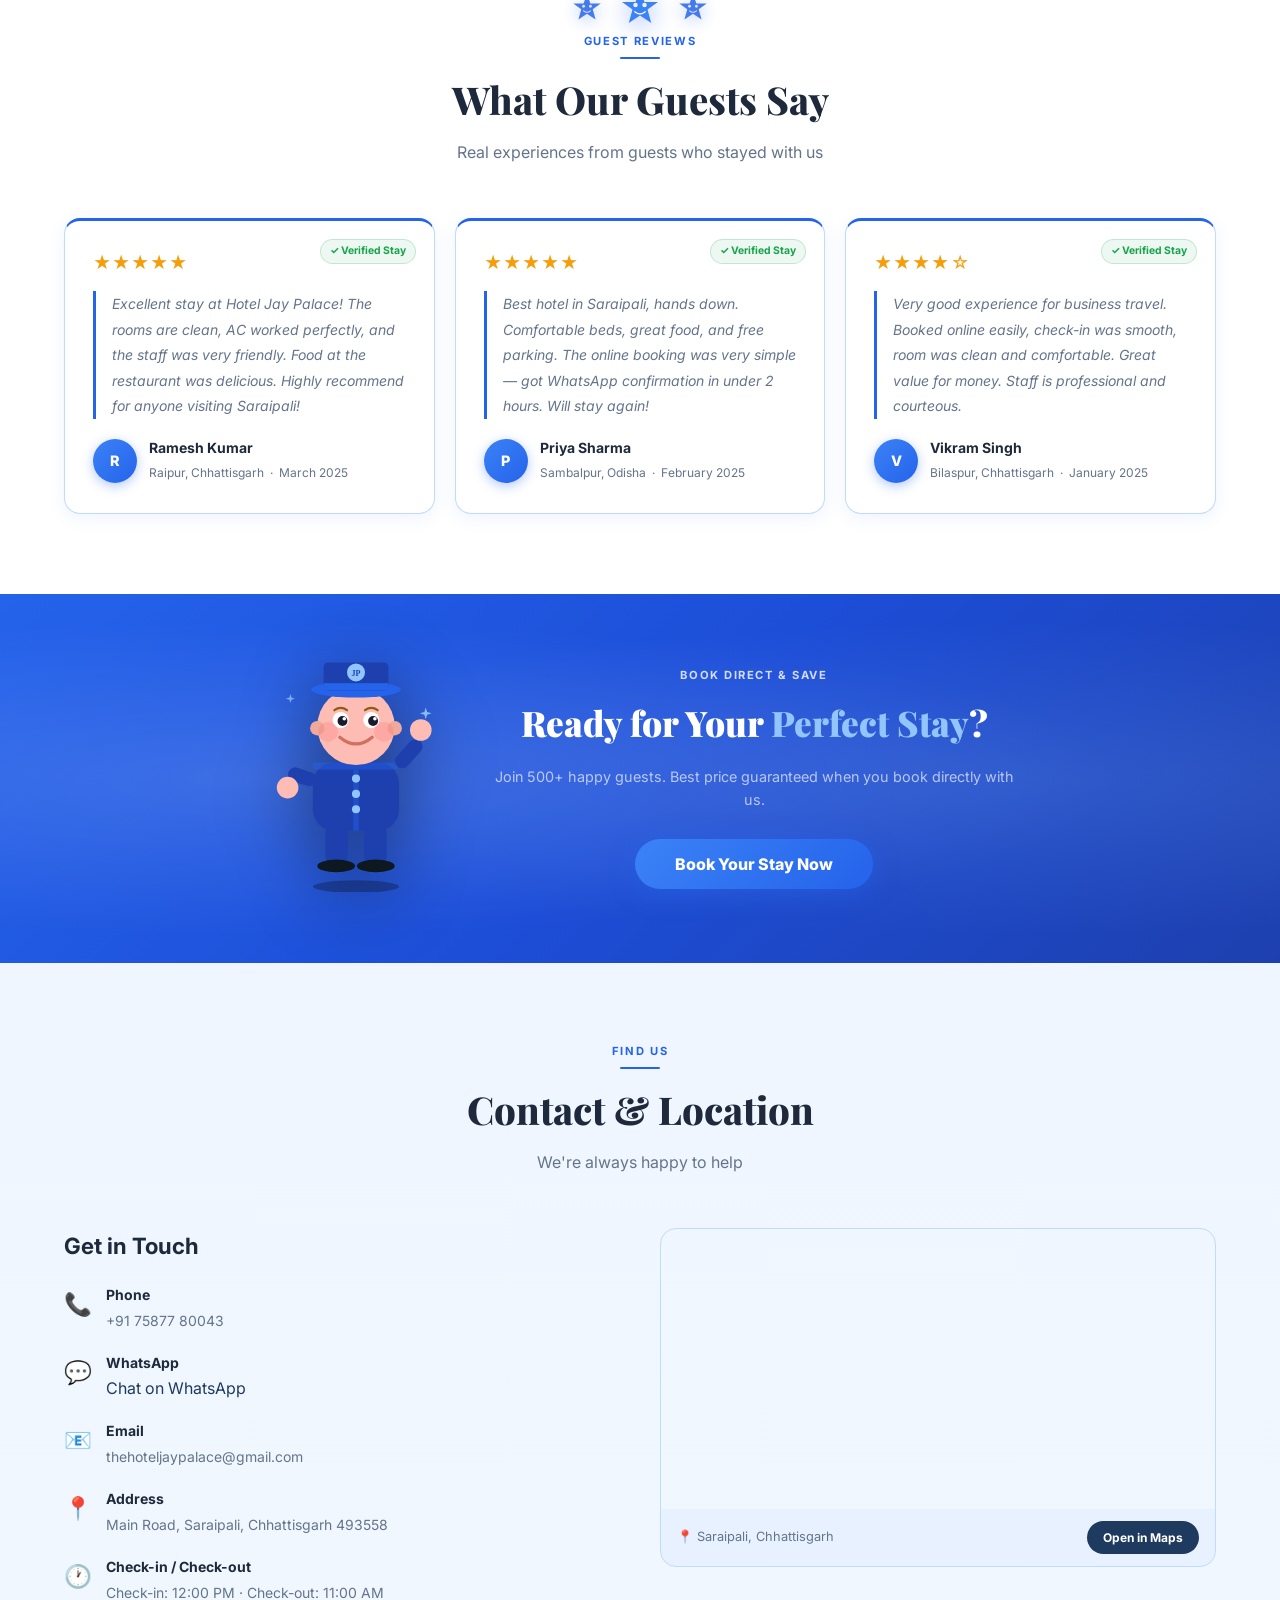
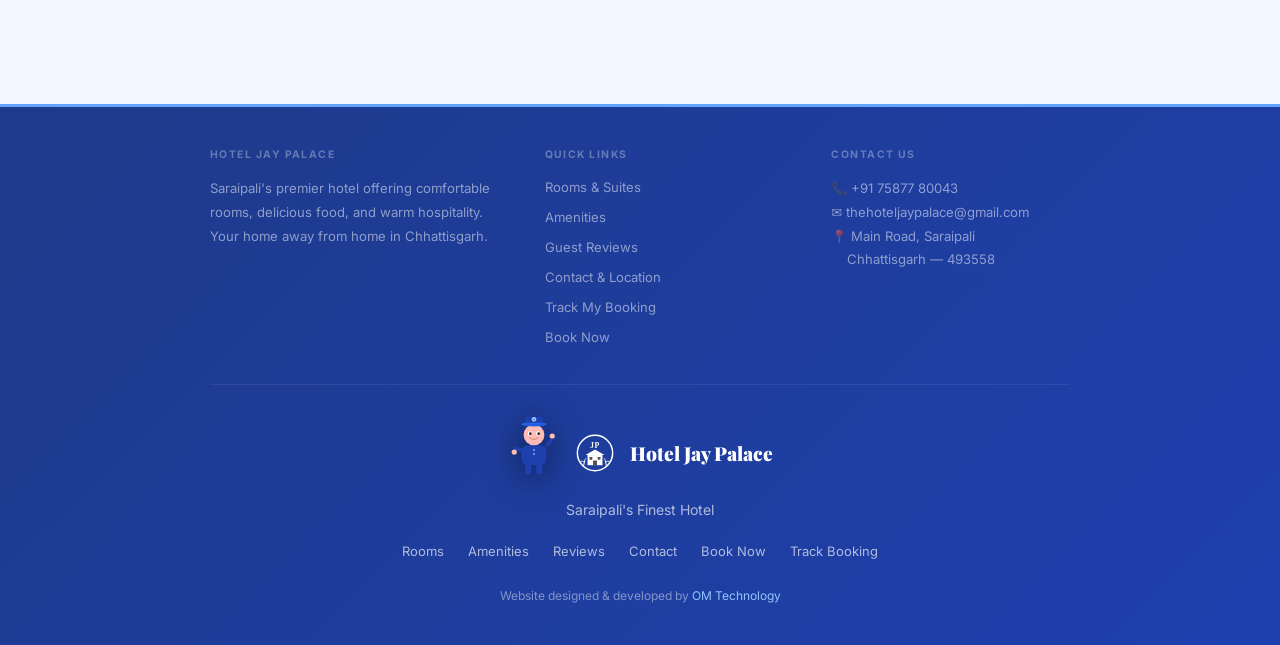
==== commit 4f9e1602: "Remove hero text card — animation is the full hero UI Co-Authored-By: Claude Sonnet 4.6 <noreply@ant" ====
--- a/clients/jay-palace/index.html
+++ b/clients/jay-palace/index.html
@@ -60,29 +60,6 @@
   <!-- Animated scene canvas injected by hero-anim.js -->
 
   <div class="hero-inner">
-    <!-- Left: text content -->
-    <div class="hero-content">
-      <div class="hero-rating">
-        <span class="stars">★★★★★</span>
-        <span>4.8 Rating &nbsp;·&nbsp; 500+ Happy Guests</span>
-      </div>
-      <div class="hero-badge">Premium Hotel · Saraipali, Chhattisgarh</div>
-      <h1>Your Perfect Stay at<br><em>Hotel Jay Palace</em></h1>
-      <p>Experience warm hospitality, comfortable rooms and world-class service in the heart of Saraipali.</p>
-      <div class="hero-btns">
-        <button class="btn-primary pulse" onclick="openBookingModal()">Book Your Stay</button>
-        <a href="#rooms" class="btn-outline">View Rooms</a>
-      </div>
-      <div class="hero-trust">
-        <span class="hero-trust-item">⭐ 4.8 / 5 Guest Rating</span>
-        <span class="hero-trust-sep"></span>
-        <span class="hero-trust-item">500+ Guests Served</span>
-        <span class="hero-trust-sep"></span>
-        <span class="hero-trust-item">🔒 Secure Online Booking</span>
-      </div>
-    </div>
-
-    <!-- Right: scene animation canvas fills background; spacer keeps layout balanced -->
     <div class="hero-mascot-wrap" aria-hidden="true" style="visibility:hidden">
       <svg viewBox="0 0 200 260" fill="none" xmlns="http://www.w3.org/2000/svg">
         <!-- Shadow -->
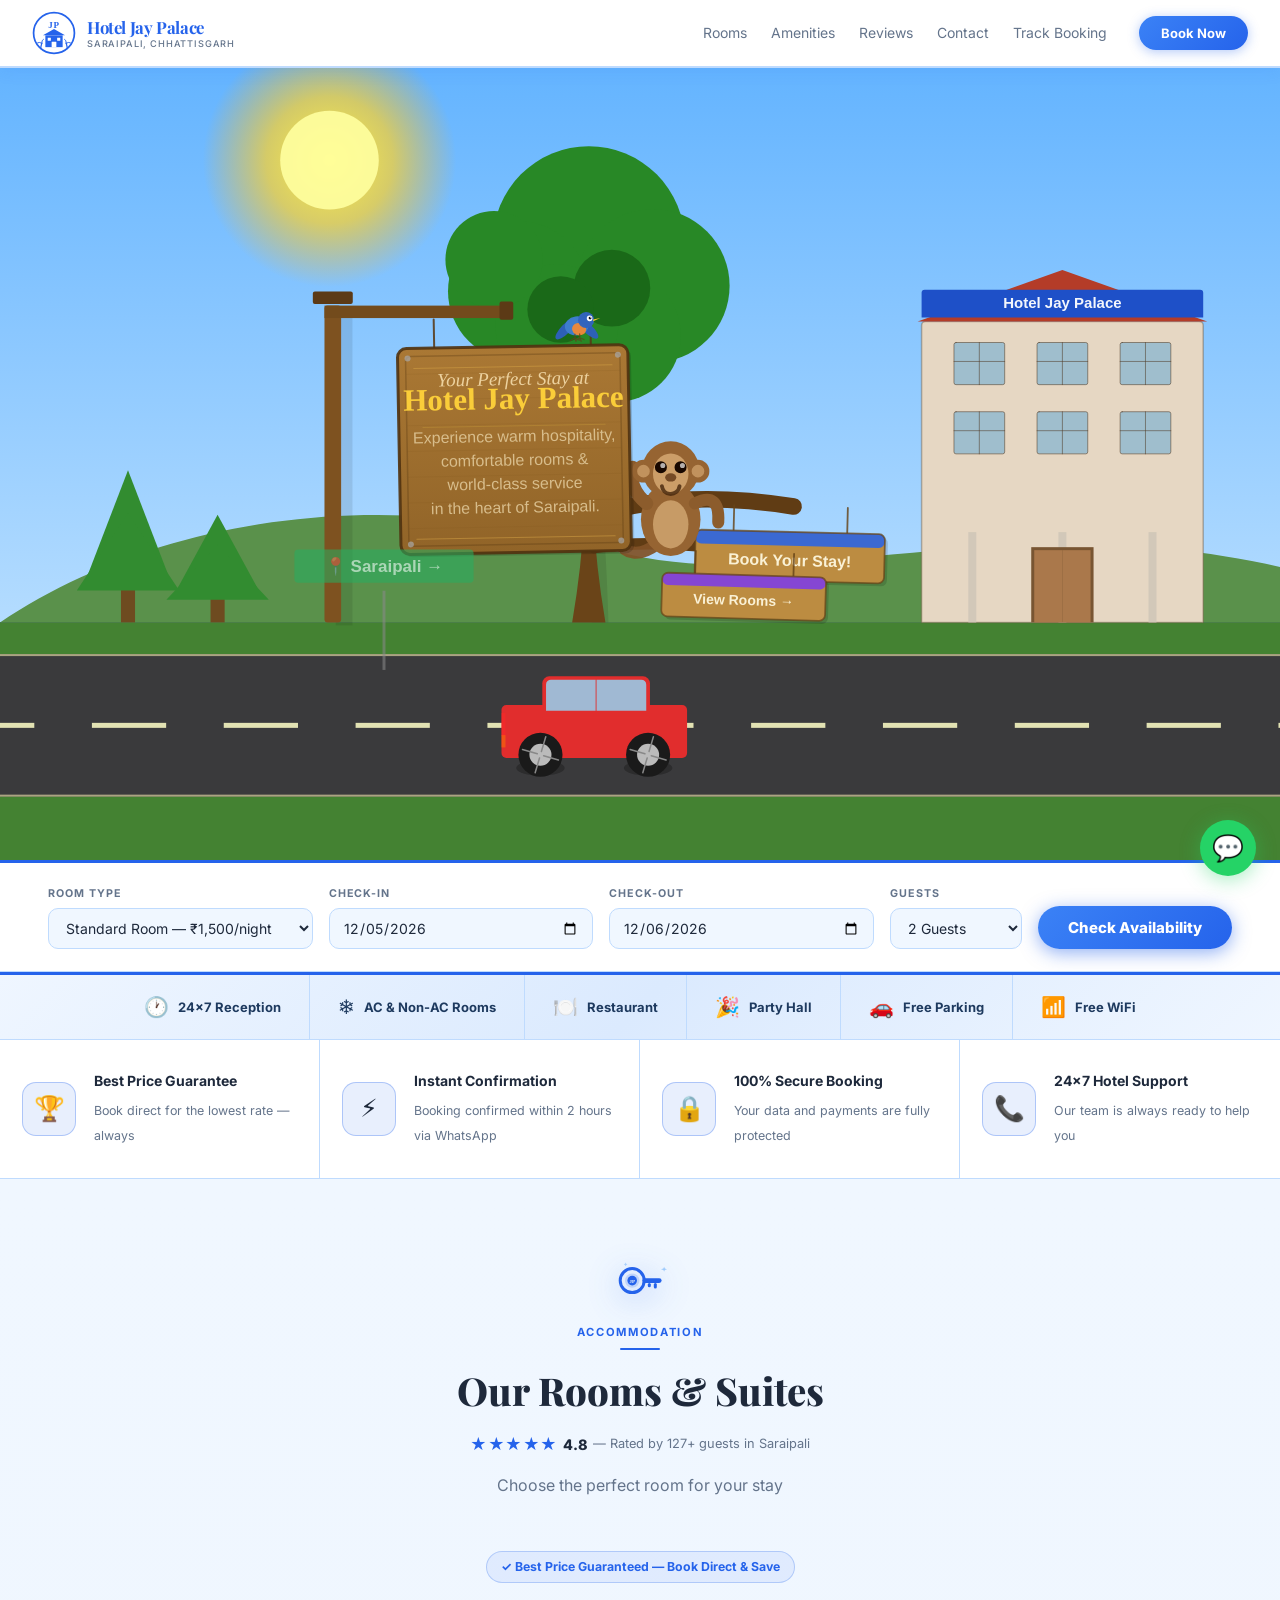
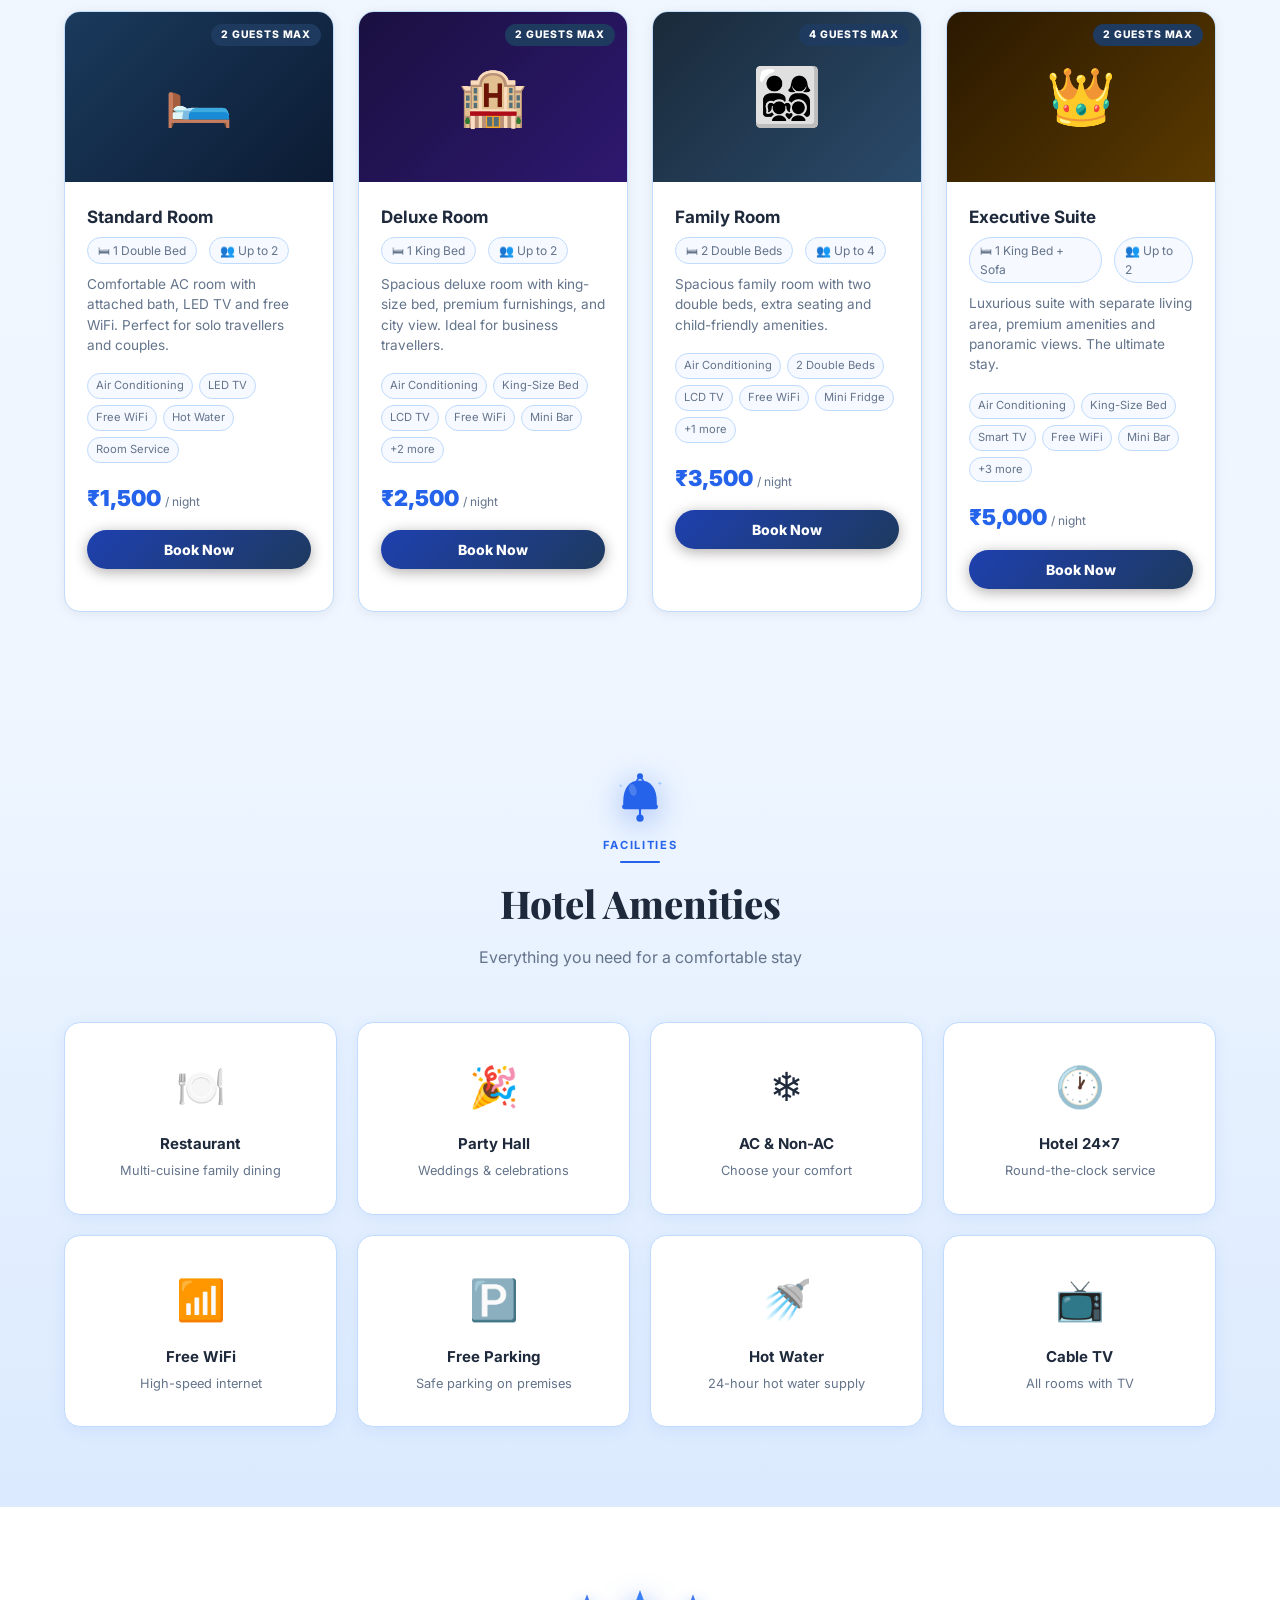
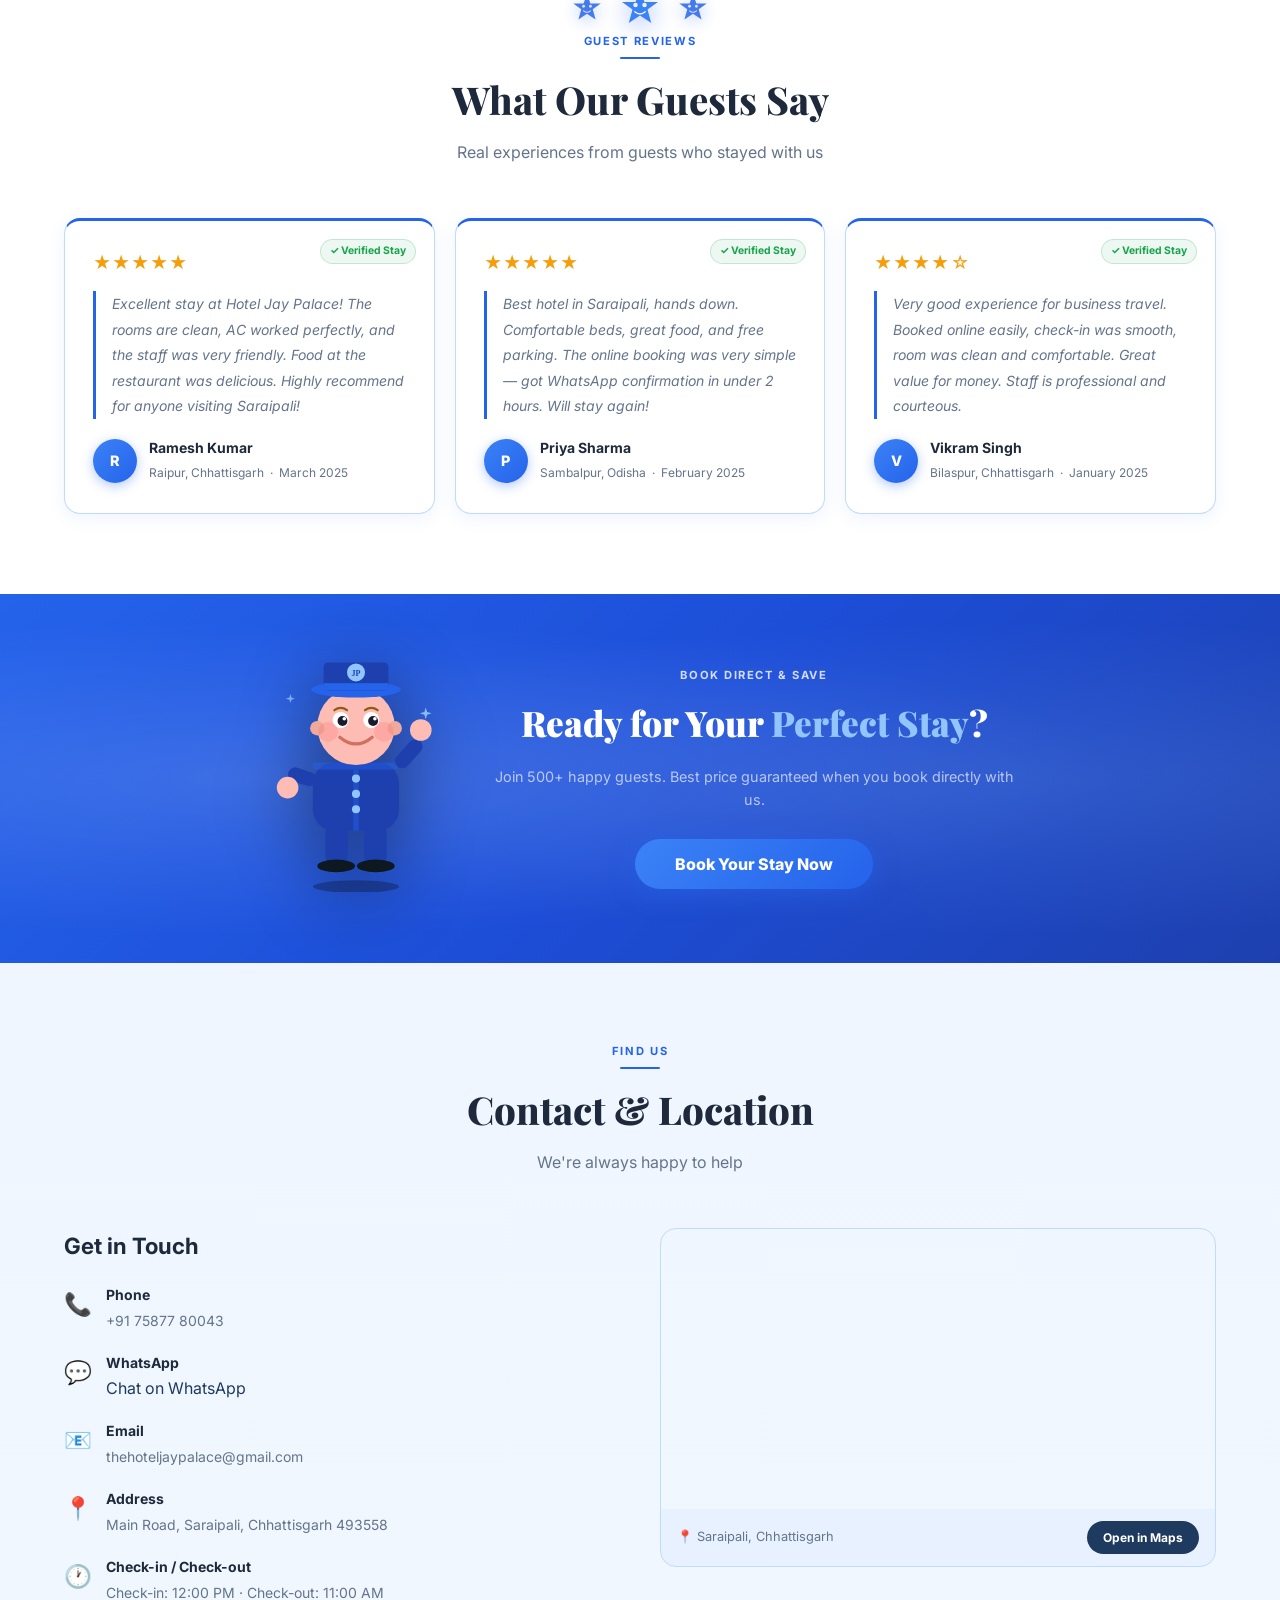
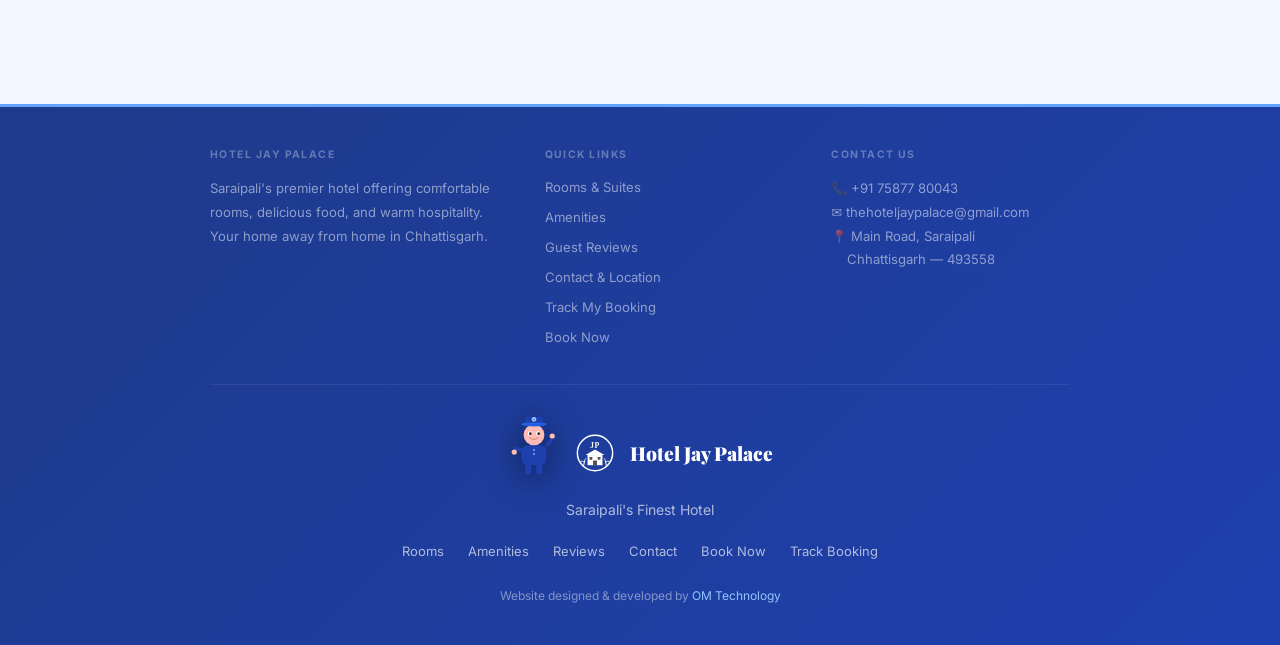
==== commit 208d4df0: "Fix canvas click blocking: remove hero-inner overlay, add touch support hero-inner had z-index:1 and" ====
--- a/clients/jay-palace/index.html
+++ b/clients/jay-palace/index.html
@@ -59,70 +59,6 @@
 <section class="hero">
   <!-- Animated scene canvas injected by hero-anim.js -->
 
-  <div class="hero-inner">
-    <div class="hero-mascot-wrap" aria-hidden="true" style="visibility:hidden">
-      <svg viewBox="0 0 200 260" fill="none" xmlns="http://www.w3.org/2000/svg">
-        <!-- Shadow -->
-        <ellipse cx="100" cy="254" rx="48" ry="7" fill="rgba(0,0,0,.28)"/>
-        <!-- Legs -->
-        <rect x="66" y="182" width="25" height="50" rx="12" fill="#1E40AF"/>
-        <rect x="109" y="182" width="25" height="50" rx="12" fill="#1E40AF"/>
-        <!-- Shoes -->
-        <ellipse cx="78" cy="231" rx="21" ry="7" fill="#0d1820"/>
-        <ellipse cx="122" cy="231" rx="21" ry="7" fill="#0d1820"/>
-        <!-- Body uniform -->
-        <rect x="52" y="116" width="96" height="76" rx="24" fill="#1E40AF"/>
-        <rect x="52" y="116" width="96" height="8" rx="2" fill="#2563EB" opacity=".4"/>
-        <rect x="97" y="124" width="6" height="68" fill="#2563EB" opacity=".45"/>
-        <!-- Buttons -->
-        <circle cx="100" cy="134" r="4.5" fill="#FFD700"/>
-        <circle cx="100" cy="151" r="4.5" fill="#FFD700"/>
-        <circle cx="100" cy="168" r="4.5" fill="#FFD700"/>
-        <!-- Left arm -->
-        <rect x="24" y="124" width="32" height="16" rx="8" fill="#1E40AF" transform="rotate(18, 40, 132)"/>
-        <circle cx="24" cy="144" r="12" fill="#FDBCB4"/>
-        <!-- Right arm (waving) — animated -->
-        <g class="mascot-wave-arm">
-          <rect x="144" y="108" width="38" height="16" rx="8" fill="#1E40AF" transform="rotate(-48, 150, 116)"/>
-          <circle cx="172" cy="80" r="12" fill="#FDBCB4"/>
-        </g>
-        <!-- Head -->
-        <circle cx="100" cy="76" r="43" fill="#FDBCB4"/>
-        <!-- Ears -->
-        <circle cx="57" cy="78" r="8" fill="#F0A99A"/>
-        <circle cx="143" cy="78" r="8" fill="#F0A99A"/>
-        <!-- Left eye -->
-        <circle cx="83" cy="69" r="9" fill="white"/>
-        <circle cx="85" cy="70" r="5.5" fill="#1a1a2e"/>
-        <circle cx="87" cy="67.5" r="2" fill="white"/>
-        <!-- Right eye -->
-        <circle cx="117" cy="69" r="9" fill="white"/>
-        <circle cx="119" cy="70" r="5.5" fill="#1a1a2e"/>
-        <circle cx="121" cy="67.5" r="2" fill="white"/>
-        <!-- Eyebrows -->
-        <path d="M76,58 Q83,53 90,58" stroke="#8B5E14" stroke-width="2.5" fill="none" stroke-linecap="round"/>
-        <path d="M110,58 Q117,53 124,58" stroke="#8B5E14" stroke-width="2.5" fill="none" stroke-linecap="round"/>
-        <!-- Smile -->
-        <path d="M82,88 Q100,103 118,88" stroke="#D07060" stroke-width="3.5" fill="none" stroke-linecap="round"/>
-        <!-- Rosy cheeks -->
-        <circle cx="69" cy="82" r="11" fill="rgba(255,100,100,.22)"/>
-        <circle cx="131" cy="82" r="11" fill="rgba(255,100,100,.22)"/>
-        <!-- Bellhop hat brim -->
-        <ellipse cx="100" cy="35" rx="50" ry="9" fill="#2563EB"/>
-        <!-- Hat cylinder -->
-        <rect x="64" y="5" width="72" height="31" rx="5" fill="#1E40AF"/>
-        <!-- Hat band -->
-        <rect x="64" y="28" width="72" height="8" fill="#2563EB"/>
-        <!-- Hat JP badge -->
-        <circle cx="100" cy="16" r="10" fill="#FFD700"/>
-        <text x="100" y="20" text-anchor="middle" font-family="Georgia,serif" font-size="9" font-weight="900" fill="#1E40AF">JP</text>
-        <!-- Sparkles -->
-        <path d="M176,60 L177.5,55 L179,60 L184,61.5 L179,63 L177.5,68 L176,63 L171,61.5Z" fill="#FFD700" opacity=".9"/>
-        <path d="M26,44 L27.2,40 L28.4,44 L32,45.2 L28.4,46.4 L27.2,50 L26,46.4 L22,45.2Z" fill="#FFD700" opacity=".75"/>
-        <path d="M182,148 L183,145 L184,148 L187,149 L184,150 L183,153 L182,150 L179,149Z" fill="#FFD700" opacity=".6"/>
-      </svg>
-    </div>
-  </div>
 </section>
 
 <!-- ── HERO BOOKING BAR ────────────────────────────────────── -->
